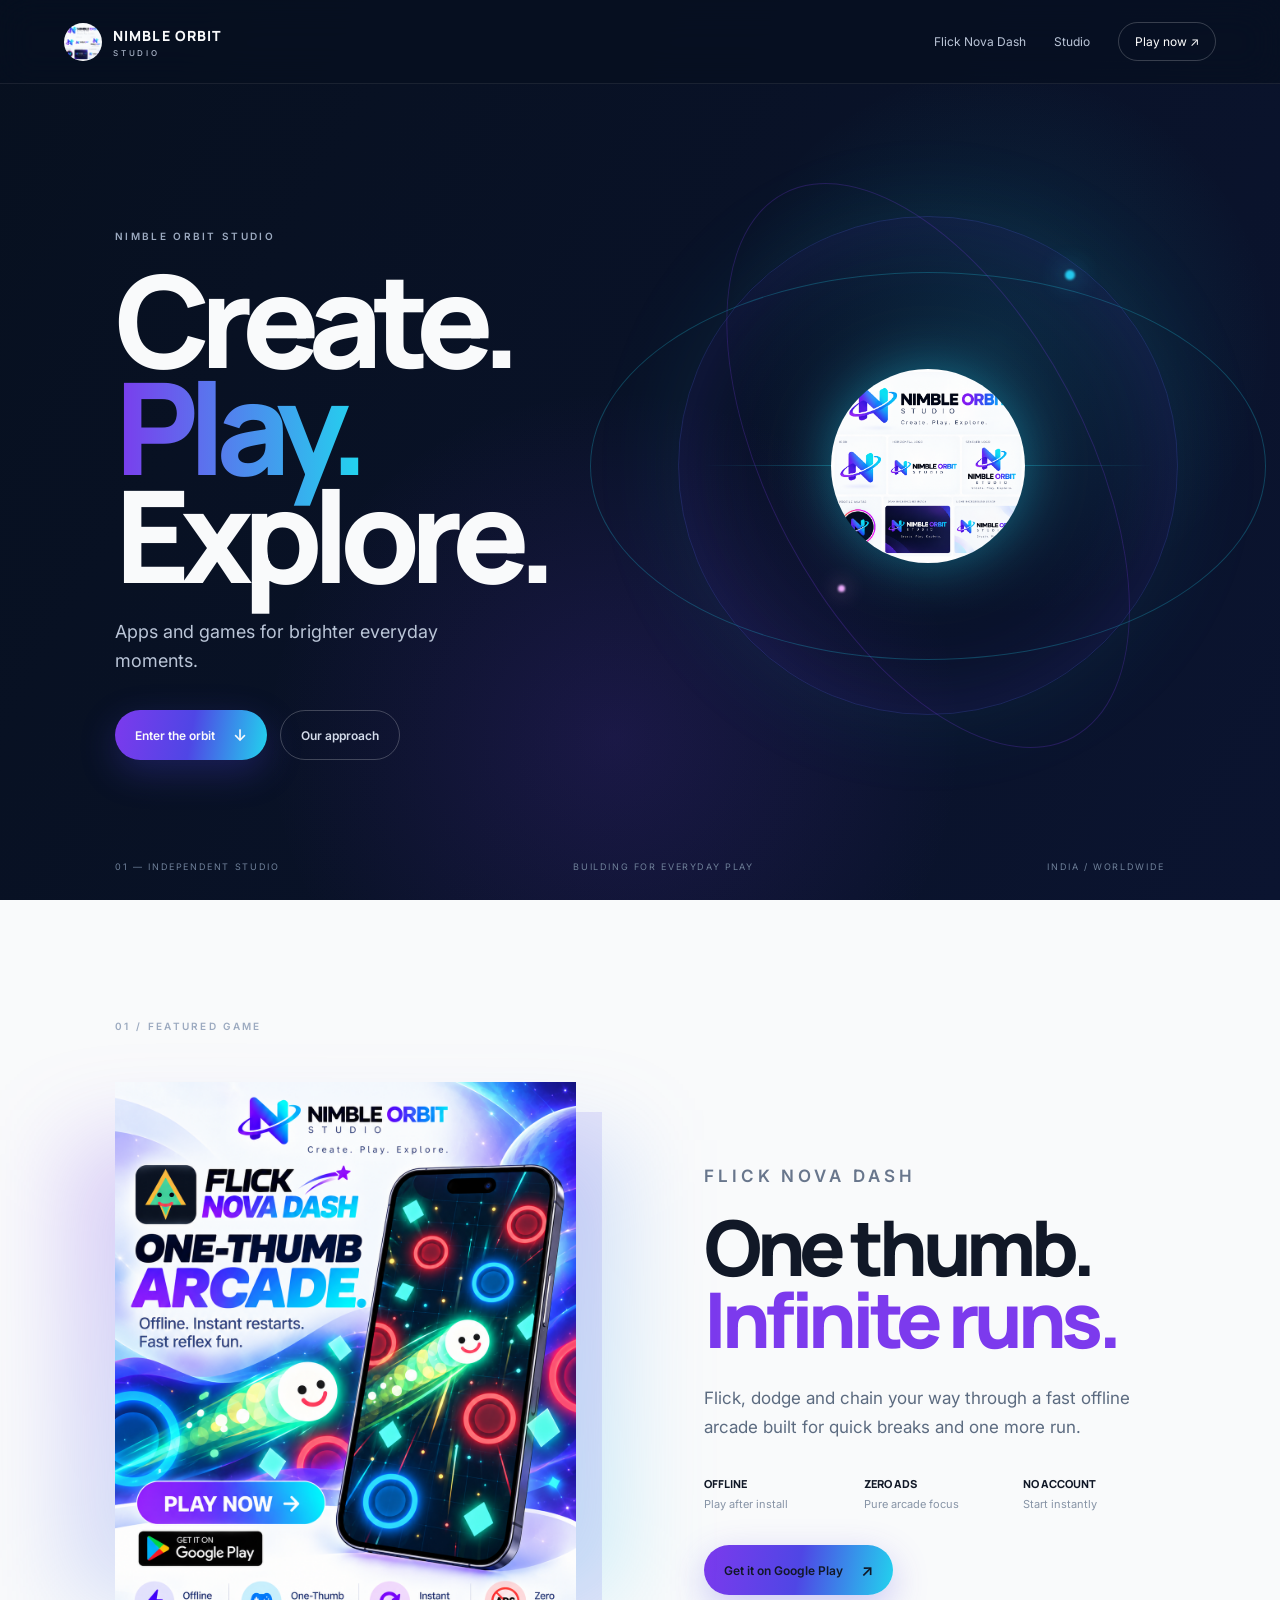
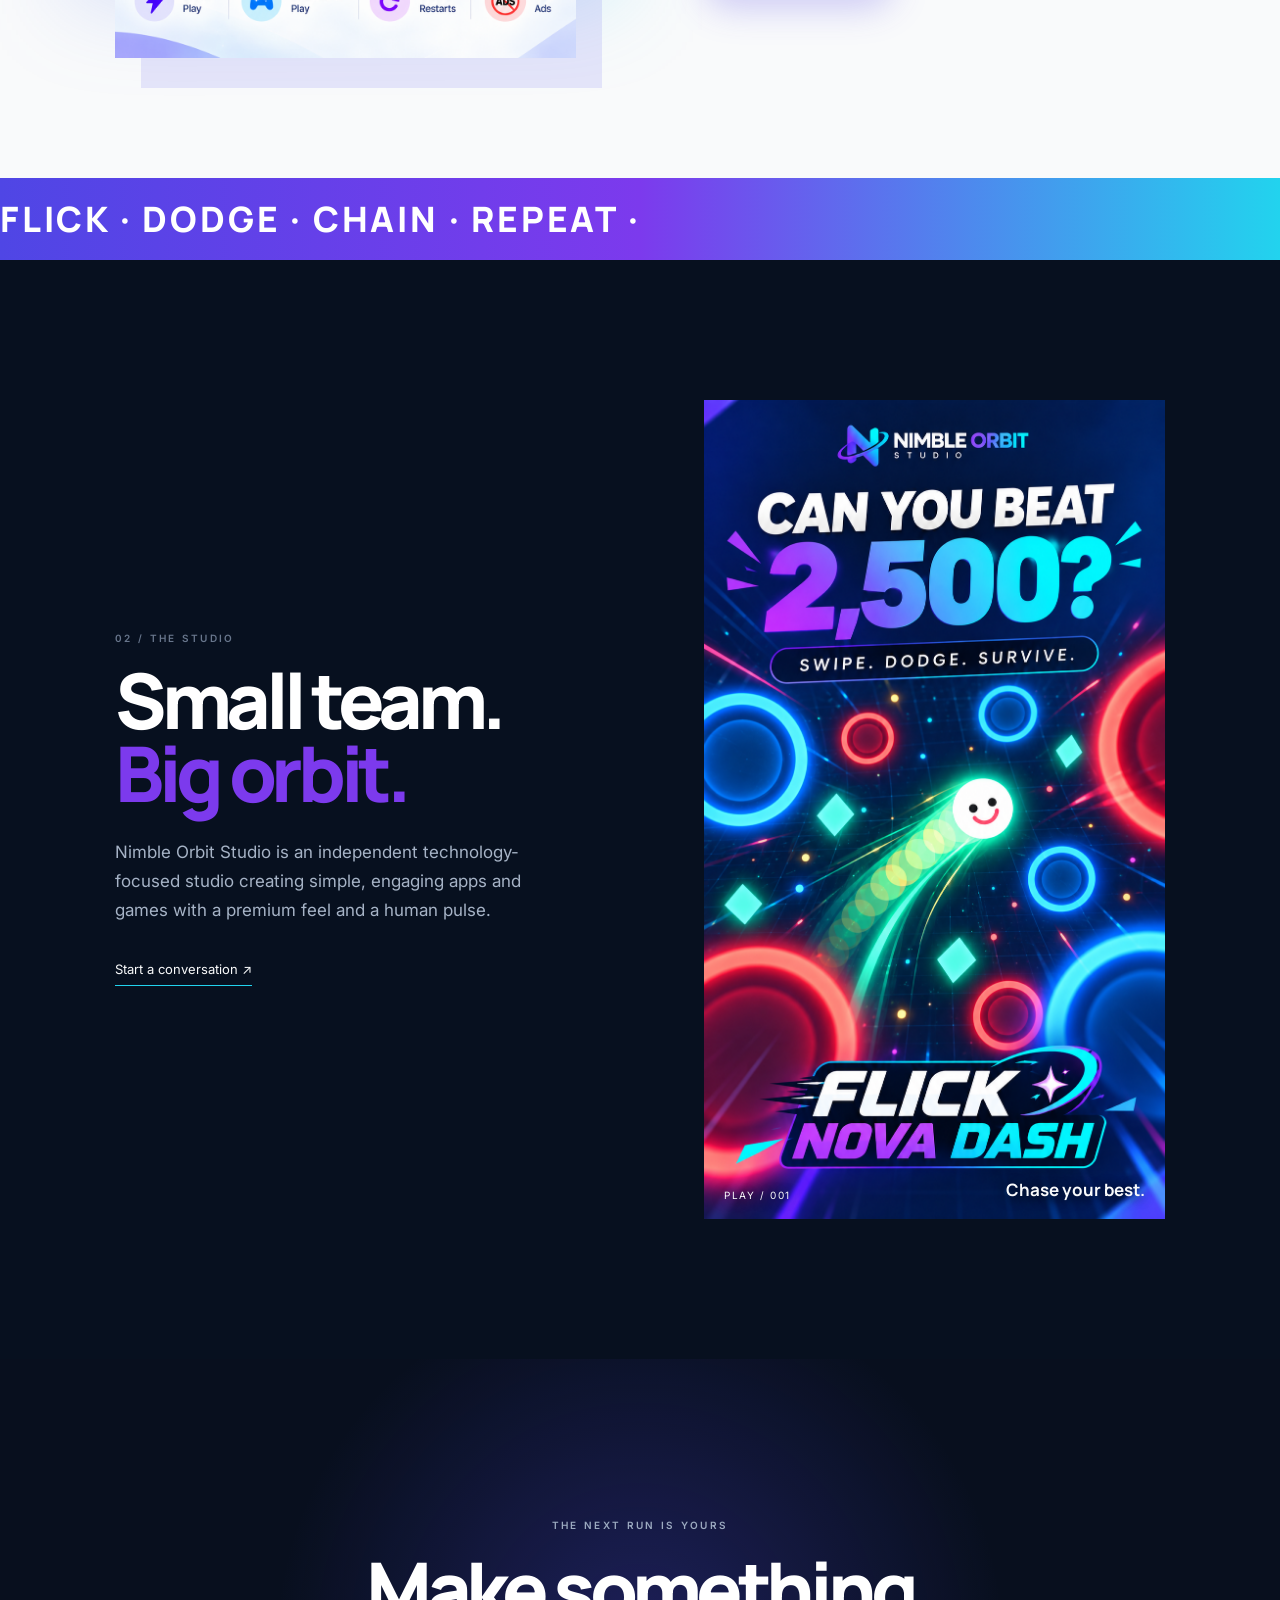
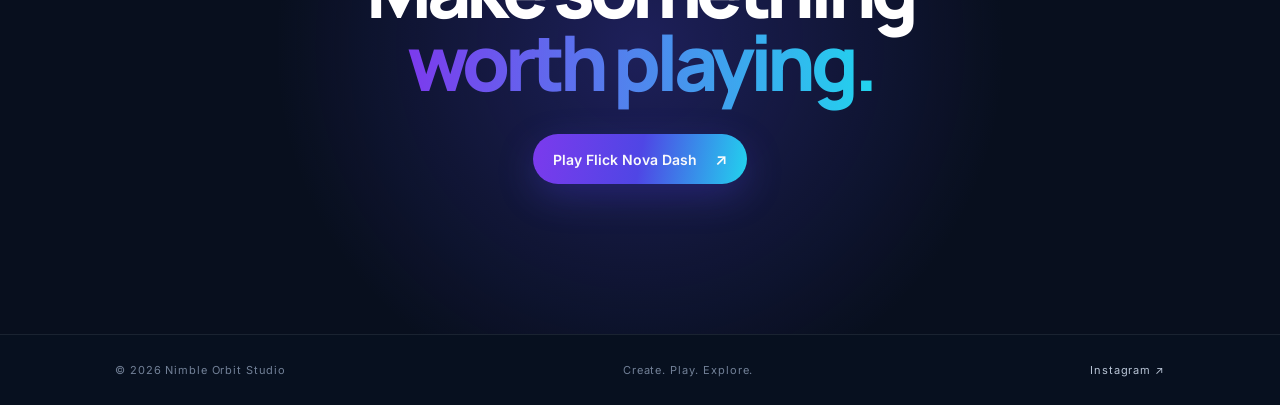
==== out/index.html @ ec1edc72 "Add static output directory" ====
<!doctype html><html lang="en"><head><meta charset="UTF-8"><meta name="viewport" content="width=device-width,initial-scale=1"><title>Nimble Orbit Studio — Create. Play. Explore.</title><link rel="preconnect" href="https://fonts.googleapis.com"><link rel="preconnect" href="https://fonts.gstatic.com" crossorigin><link href="https://fonts.googleapis.com/css2?family=Inter:wght@400;500;600&family=Manrope:wght@600;700;800&display=swap" rel="stylesheet"><link rel="stylesheet" href="styles.css"></head><body><header class="nav"><a class="brand" href="#top"><img src="assets/logo.png" alt="Nimble Orbit Studio"><span>NIMBLE ORBIT<small>STUDIO</small></span></a><nav><a href="#game">Flick Nova Dash</a><a href="#studio">Studio</a><a class="nav-cta" href="https://play.google.com/store/apps/details?id=com.nimbleorbit.flicknovadash">Play now <span>↗</span></a></nav></header><main id="top"><section class="hero"><div class="orb orb-a"></div><div class="orb orb-b"></div><div class="hero-copy"><p class="eyebrow">NIMBLE ORBIT STUDIO</p><h1>Create.<br><em>Play.</em><br>Explore.</h1><p class="lede">Apps and games for brighter everyday moments.</p><div class="actions"><a class="button primary" href="#game">Enter the orbit <span>↓</span></a><a class="button ghost" href="#studio">Our approach</a></div></div><div class="hero-mark"><img src="assets/logo.png" alt=""><div class="scanline"></div></div><div class="hero-foot"><span>01 — INDEPENDENT STUDIO</span><span>BUILDING FOR EVERYDAY PLAY</span><span>INDIA / WORLDWIDE</span></div></section><section id="game" class="game"><div class="section-label">01 / FEATURED GAME</div><div class="game-grid"><div class="game-art"><img src="assets/advertisement.png" alt="Flick Nova Dash — one-thumb arcade"><div class="art-glow"></div></div><div class="game-copy"><p class="eyebrow">FLICK NOVA DASH</p><h2>One thumb.<br><span>Infinite runs.</span></h2><p>Flick, dodge and chain your way through a fast offline arcade built for quick breaks and one more run.</p><div class="feature-list"><div><b>OFFLINE</b><small>Play after install</small></div><div><b>ZERO ADS</b><small>Pure arcade focus</small></div><div><b>NO ACCOUNT</b><small>Start instantly</small></div></div><a class="button primary" href="https://play.google.com/store/apps/details?id=com.nimbleorbit.flicknovadash">Get it on Google Play <span>↗</span></a></div></div></section><section class="marquee"><div>FLICK · DODGE · CHAIN · REPEAT · </div></section><section id="studio" class="studio"><div class="studio-copy"><div class="section-label">02 / THE STUDIO</div><h2>Small team.<br><span>Big orbit.</span></h2><p>Nimble Orbit Studio is an independent technology-focused studio creating simple, engaging apps and games with a premium feel and a human pulse.</p><a class="text-link" href="mailto:hello@nimbleorbitstudio.com">Start a conversation <span>↗</span></a></div><div class="studio-card"><img src="assets/gameplay.png" alt="Flick Nova Dash gameplay artwork"><div class="card-caption"><span>PLAY / 001</span><strong>Chase your best.</strong></div></div></section><section class="final-cta"><p class="eyebrow">THE NEXT RUN IS YOURS</p><h2>Make something<br><em>worth playing.</em></h2><a class="button primary" href="https://play.google.com/store/apps/details?id=com.nimbleorbit.flicknovadash">Play Flick Nova Dash <span>↗</span></a></section></main><footer><span>© 2026 Nimble Orbit Studio</span><span>Create. Play. Explore.</span><span><a href="https://www.instagram.com/nimbleorbitstudio/">Instagram ↗</a></span></footer></body></html>
---- out/styles.css ----
:root{--night:#07101f;--ink:#111827;--white:#f9fafb;--muted:#9aa8bd;--blue:#4f46e5;--violet:#7c3aed;--cyan:#22d3ee}*{box-sizing:border-box}html{scroll-behavior:smooth}body{margin:0;background:var(--night);color:var(--white);font-family:Inter,system-ui,sans-serif;overflow-x:hidden}a{color:inherit;text-decoration:none}.nav{height:84px;position:fixed;z-index:10;top:0;left:0;right:0;display:flex;align-items:center;justify-content:space-between;padding:0 5vw;background:rgba(7,16,31,.68);backdrop-filter:blur(18px);border-bottom:1px solid rgba(255,255,255,.08)}.brand{display:flex;align-items:center;gap:11px;font:800 14px Manrope;letter-spacing:.08em}.brand img{width:38px;height:38px;object-fit:cover;object-position:left;border-radius:50%}.brand small{display:block;color:#aab5c8;font:500 8px Inter;letter-spacing:.35em;margin-top:3px}.nav nav{display:flex;align-items:center;gap:28px;font-size:12px;color:#bac5d7}.nav-cta{color:white;border:1px solid rgba(255,255,255,.2);padding:11px 16px;border-radius:999px}.hero{min-height:100vh;position:relative;display:grid;align-items:center;padding:150px 9vw 70px;background:radial-gradient(circle at 78% 38%,rgba(34,211,238,.12),transparent 24%),radial-gradient(circle at 48% 82%,rgba(124,58,237,.15),transparent 35%),linear-gradient(120deg,#07101f,#0b1430)}.hero-copy{position:relative;z-index:2}.eyebrow,.section-label{font-size:10px;letter-spacing:.23em;color:#9caac0;font-weight:600}.hero h1{font:800 clamp(64px,10vw,146px)/.84 Manrope;letter-spacing:-.08em;margin:24px 0 30px}.hero h1 em,.final-cta em{font-style:normal;background:linear-gradient(90deg,var(--violet),var(--cyan));-webkit-background-clip:text;background-clip:text;color:transparent}.lede{max-width:370px;color:#bac5d7;font-size:18px;line-height:1.6}.actions{display:flex;gap:13px;margin-top:34px}.button{display:inline-flex;align-items:center;gap:18px;padding:15px 20px;border-radius:999px;font-size:12px;font-weight:600}.button span{font-size:16px}.primary{background:linear-gradient(100deg,var(--violet),var(--blue),var(--cyan));box-shadow:0 12px 36px rgba(79,70,229,.28)}.ghost{border:1px solid rgba(255,255,255,.22);color:#d3dbea}.hero-mark{position:absolute;right:8vw;top:24%;width:min(39vw,520px);height:min(39vw,520px);display:flex;align-items:center;justify-content:center;border:1px solid rgba(87,110,255,.22);border-radius:50%;box-shadow:inset 0 0 90px rgba(79,70,229,.16),0 0 100px rgba(34,211,238,.08)}.hero-mark:before,.hero-mark:after{content:"";position:absolute;border:1px solid rgba(34,211,238,.25);border-radius:50%;inset:11% -18%}.hero-mark:after{inset:-12% 18%;border-color:rgba(124,58,237,.24);transform:rotate(-28deg)}.hero-mark img{width:39%;height:39%;object-fit:cover;object-position:left;border-radius:50%;position:relative;z-index:1;filter:drop-shadow(0 0 28px rgba(34,211,238,.45))}.scanline{position:absolute;width:90%;height:1px;background:linear-gradient(90deg,transparent,var(--cyan),transparent);opacity:.5}.orb{position:absolute;border-radius:50%;filter:blur(1px)}.orb-a{width:10px;height:10px;background:var(--cyan);top:30%;right:16%;box-shadow:0 0 24px var(--cyan)}.orb-b{width:7px;height:7px;background:#f0abfc;top:65%;right:34%;box-shadow:0 0 20px #f0abfc}.hero-foot{position:absolute;bottom:28px;left:9vw;right:9vw;display:flex;justify-content:space-between;font-size:9px;letter-spacing:.18em;color:#6f8099}.game{padding:120px 9vw;background:#f9fafb;color:var(--ink)}.game .eyebrow,.studio .section-label{color:#68768c}.game-grid{display:grid;grid-template-columns:1fr 1fr;gap:10vw;align-items:center;margin-top:50px}.game-art{position:relative}.game-art img{width:100%;display:block;position:relative;z-index:1;box-shadow:26px 30px 0 rgba(79,70,229,.12)}.art-glow{position:absolute;inset:10% -10%;background:linear-gradient(135deg,rgba(124,58,237,.25),rgba(34,211,238,.2));filter:blur(45px)}.game h2,.studio h2,.final-cta h2{font:800 clamp(50px,6vw,84px)/.95 Manrope;letter-spacing:-.07em;margin:20px 0 28px}.game h2 span,.studio h2 span{color:var(--violet)}.game-copy>p,.studio-copy>p{color:#5c6b80;font-size:17px;line-height:1.7;max-width:430px}.feature-list{display:grid;grid-template-columns:repeat(3,1fr);gap:18px;margin:34px 0}.feature-list b{display:block;font:800 11px Manrope;color:var(--ink)}.feature-list small{display:block;color:#8794a6;font-size:11px;margin-top:6px}.marquee{overflow:hidden;white-space:nowrap;background:linear-gradient(90deg,var(--blue),var(--violet),var(--cyan));color:white;font:800 35px Manrope;letter-spacing:.08em;padding:17px 0}.marquee div{animation:slide 22s linear infinite}@keyframes slide{to{transform:translateX(-35%)}}.studio{display:grid;grid-template-columns:1fr 1fr;gap:10vw;padding:140px 9vw;align-items:center}.studio-copy h2{color:white}.studio-copy>p{color:#a6b3c6}.text-link{display:inline-block;margin-top:20px;padding-bottom:8px;border-bottom:1px solid var(--cyan);font-size:13px}.studio-card{position:relative}.studio-card img{width:100%;display:block}.card-caption{position:absolute;left:20px;right:20px;bottom:18px;display:flex;justify-content:space-between;align-items:end;text-shadow:0 2px 12px #000}.card-caption span{font-size:10px;letter-spacing:.16em}.card-caption strong{font:700 17px Manrope}.final-cta{text-align:center;padding:150px 20px;background:radial-gradient(circle,rgba(79,70,229,.3),transparent 52%),#080f1e}.final-cta h2{color:white;margin:22px 0 36px}.final-cta .button{font-size:14px}footer{display:flex;justify-content:space-between;padding:28px 9vw;color:#728097;font-size:11px;letter-spacing:.08em;border-top:1px solid rgba(255,255,255,.08)}footer a{color:#b9c5d6}@media(max-width:760px){.nav{padding:0 5vw}.nav nav a:not(.nav-cta){display:none}.hero{padding:140px 7vw 80px;min-height:100svh}.hero h1{font-size:72px}.hero-mark{width:72vw;height:72vw;right:14vw;top:47%;opacity:.45}.hero-copy{align-self:start}.hero-foot{left:7vw;right:7vw;font-size:7px}.hero-foot span:nth-child(2){display:none}.game,.studio{padding:90px 7vw}.game-grid,.studio{grid-template-columns:1fr;gap:55px}.game h2,.studio h2,.final-cta h2{font-size:58px}.feature-list{gap:10px}.feature-list small{font-size:9px}.studio{display:grid}.studio-copy{order:0}.studio-card{order:1}footer{padding:24px 7vw;font-size:9px}footer span:nth-child(2){display:none}}
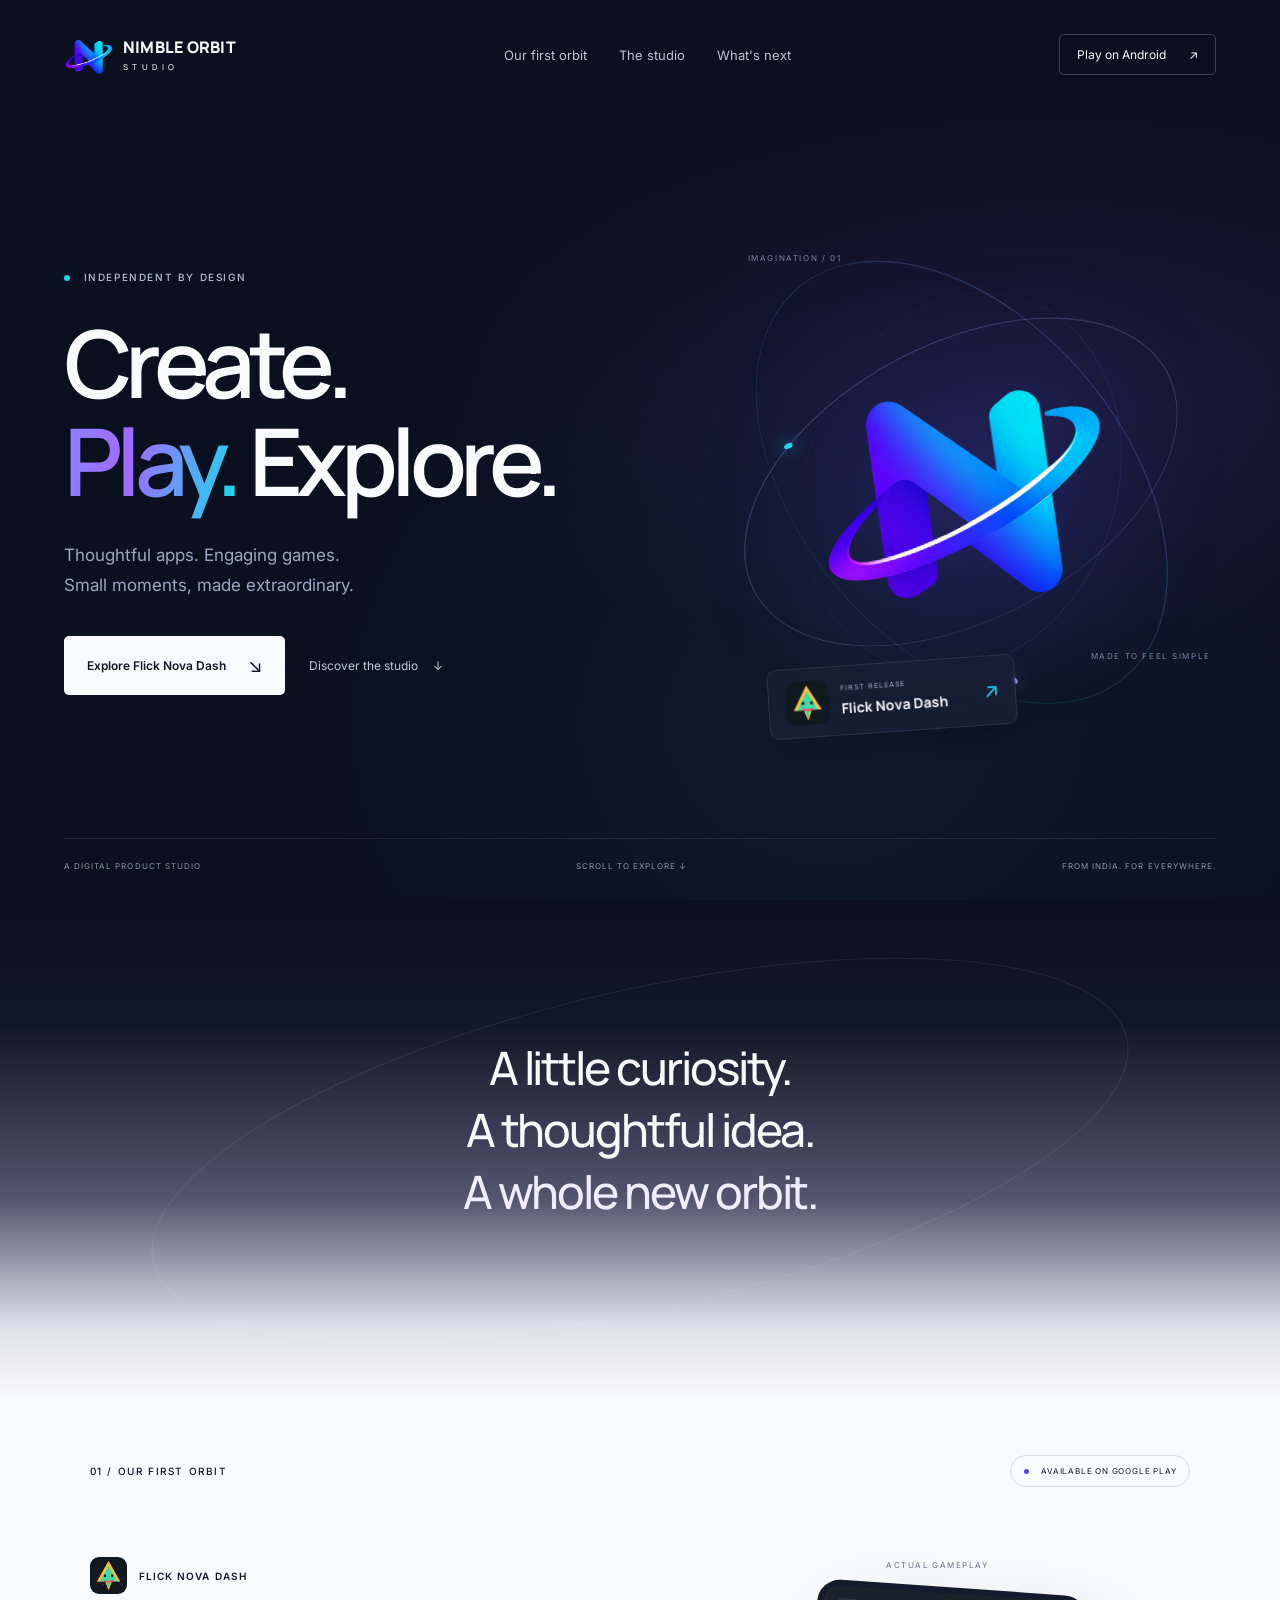
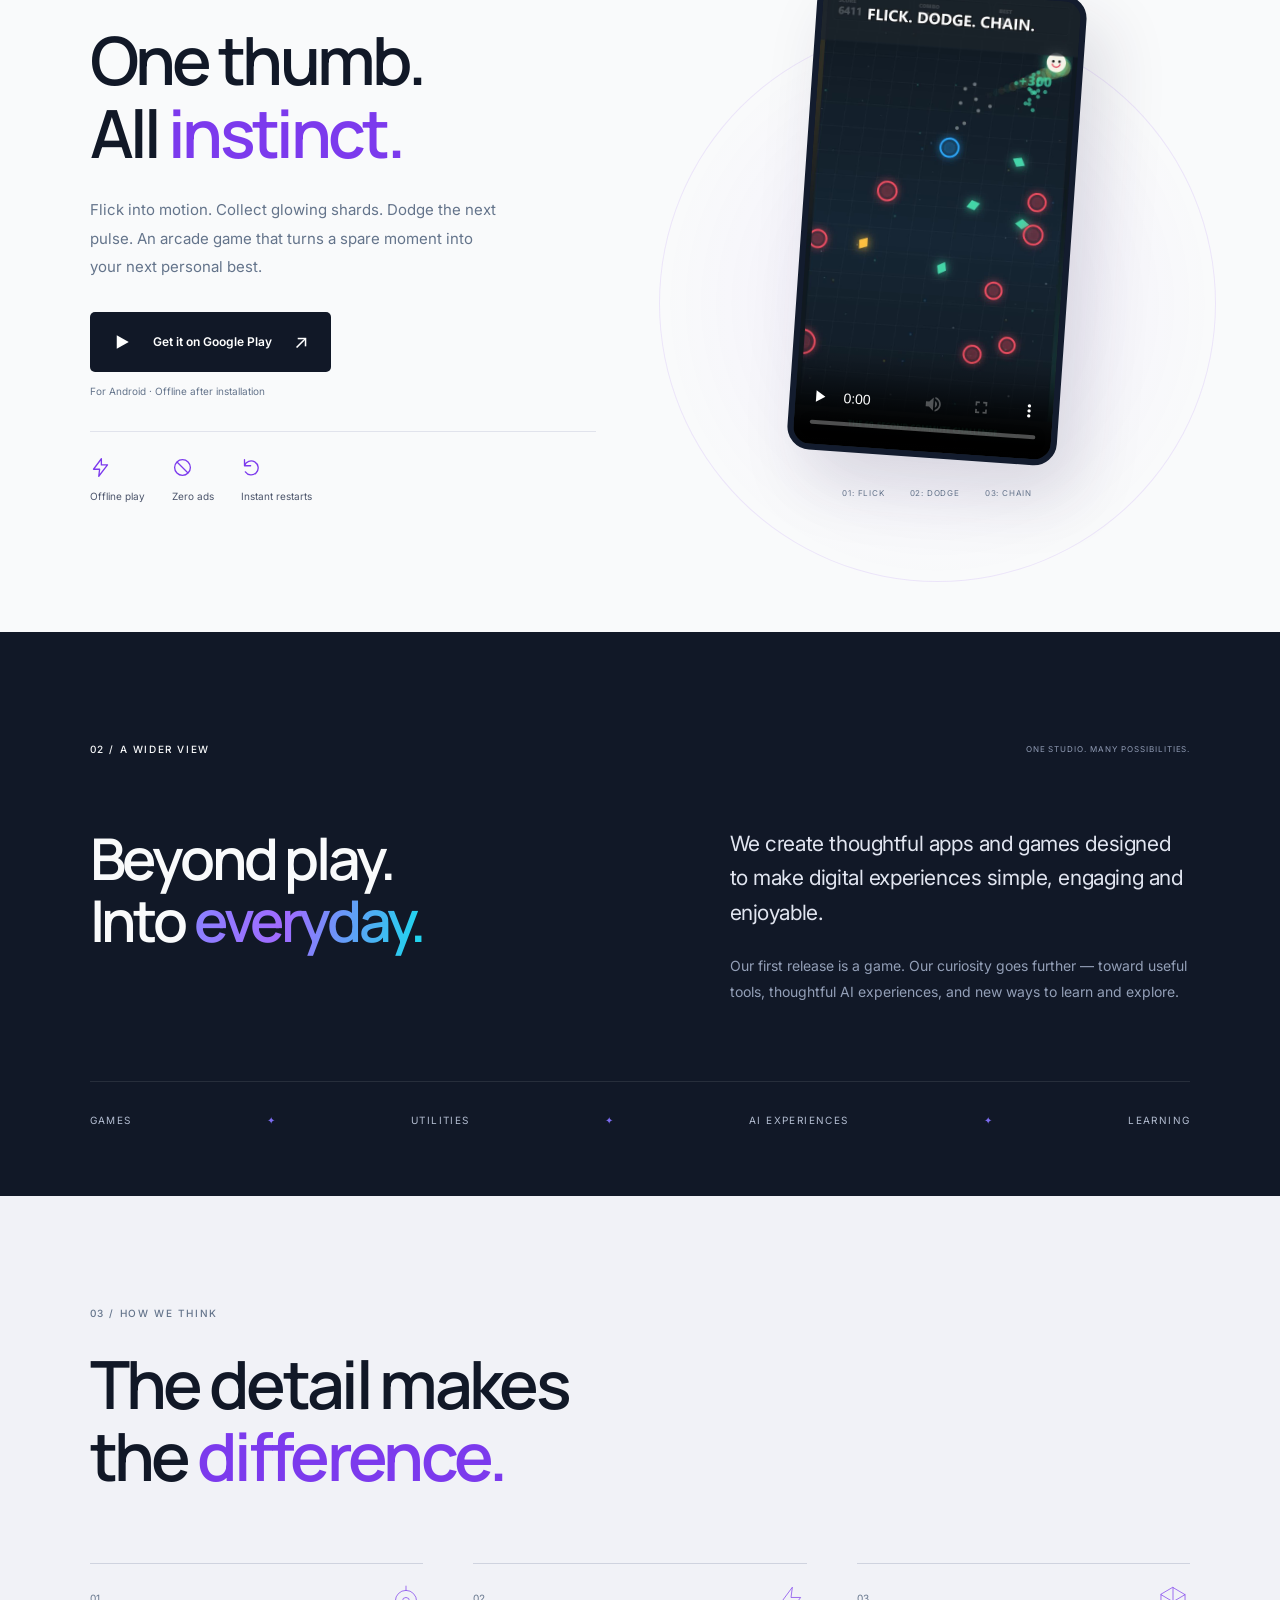
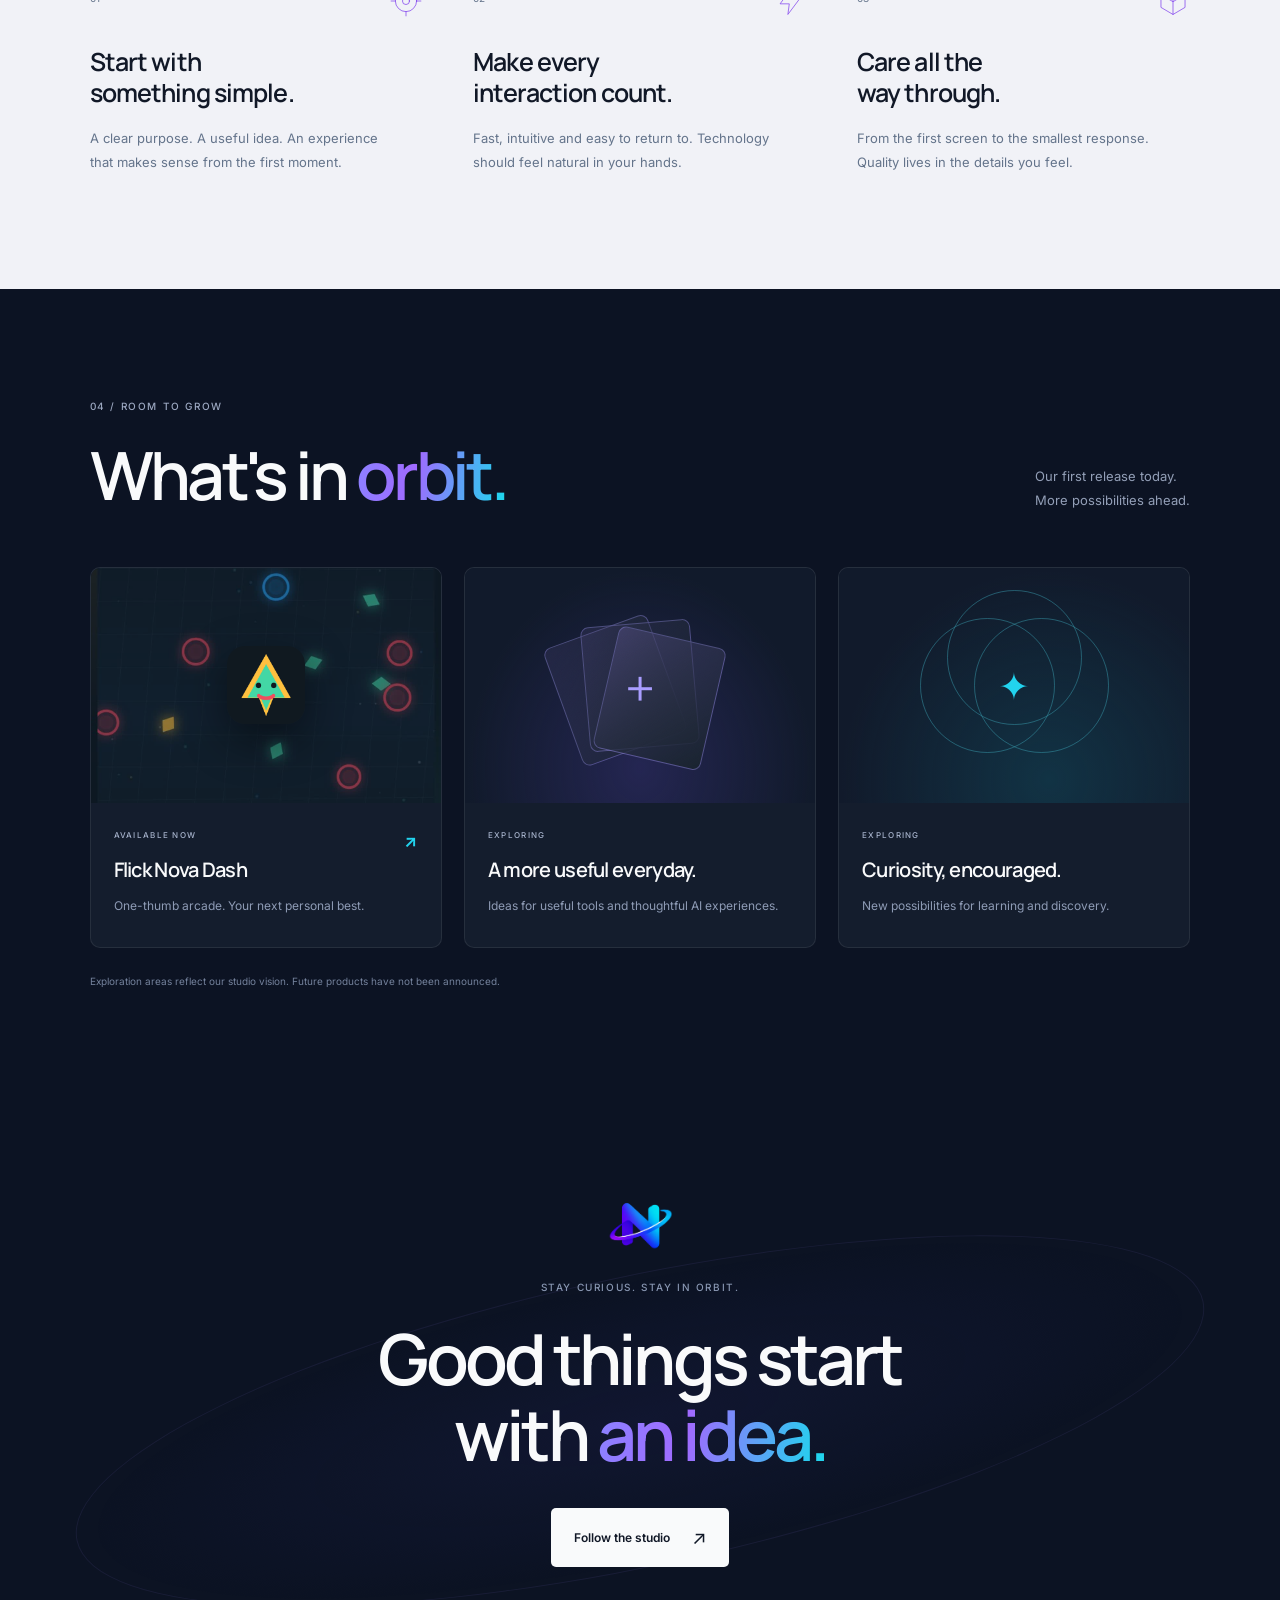
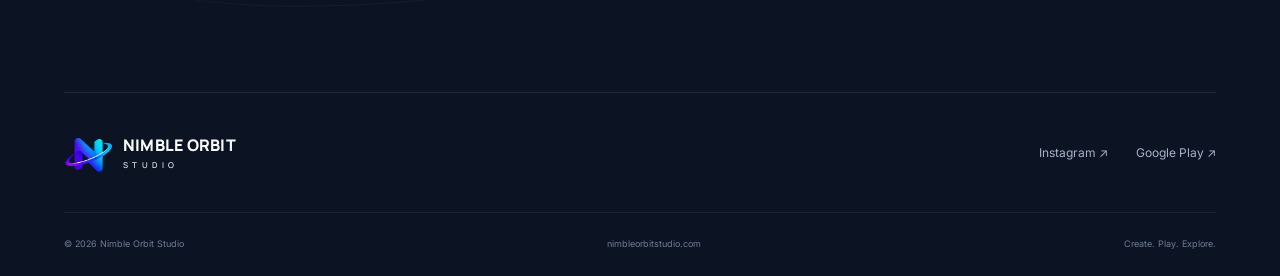
==== commit fbff859e: "Rebuild studio landing page with brand identity and authentic gameplay" ====
--- a/out/index.html
+++ b/out/index.html
@@ -1 +1,12 @@
-<!doctype html><html lang="en"><head><meta charset="UTF-8"><meta name="viewport" content="width=device-width,initial-scale=1"><title>Nimble Orbit Studio — Create. Play. Explore.</title><link rel="preconnect" href="https://fonts.googleapis.com"><link rel="preconnect" href="https://fonts.gstatic.com" crossorigin><link href="https://fonts.googleapis.com/css2?family=Inter:wght@400;500;600&family=Manrope:wght@600;700;800&display=swap" rel="stylesheet"><link rel="stylesheet" href="styles.css"></head><body><header class="nav"><a class="brand" href="#top"><img src="assets/logo.png" alt="Nimble Orbit Studio"><span>NIMBLE ORBIT<small>STUDIO</small></span></a><nav><a href="#game">Flick Nova Dash</a><a href="#studio">Studio</a><a class="nav-cta" href="https://play.google.com/store/apps/details?id=com.nimbleorbit.flicknovadash">Play now <span>↗</span></a></nav></header><main id="top"><section class="hero"><div class="orb orb-a"></div><div class="orb orb-b"></div><div class="hero-copy"><p class="eyebrow">NIMBLE ORBIT STUDIO</p><h1>Create.<br><em>Play.</em><br>Explore.</h1><p class="lede">Apps and games for brighter everyday moments.</p><div class="actions"><a class="button primary" href="#game">Enter the orbit <span>↓</span></a><a class="button ghost" href="#studio">Our approach</a></div></div><div class="hero-mark"><img src="assets/logo.png" alt=""><div class="scanline"></div></div><div class="hero-foot"><span>01 — INDEPENDENT STUDIO</span><span>BUILDING FOR EVERYDAY PLAY</span><span>INDIA / WORLDWIDE</span></div></section><section id="game" class="game"><div class="section-label">01 / FEATURED GAME</div><div class="game-grid"><div class="game-art"><img src="assets/advertisement.png" alt="Flick Nova Dash — one-thumb arcade"><div class="art-glow"></div></div><div class="game-copy"><p class="eyebrow">FLICK NOVA DASH</p><h2>One thumb.<br><span>Infinite runs.</span></h2><p>Flick, dodge and chain your way through a fast offline arcade built for quick breaks and one more run.</p><div class="feature-list"><div><b>OFFLINE</b><small>Play after install</small></div><div><b>ZERO ADS</b><small>Pure arcade focus</small></div><div><b>NO ACCOUNT</b><small>Start instantly</small></div></div><a class="button primary" href="https://play.google.com/store/apps/details?id=com.nimbleorbit.flicknovadash">Get it on Google Play <span>↗</span></a></div></div></section><section class="marquee"><div>FLICK · DODGE · CHAIN · REPEAT · </div></section><section id="studio" class="studio"><div class="studio-copy"><div class="section-label">02 / THE STUDIO</div><h2>Small team.<br><span>Big orbit.</span></h2><p>Nimble Orbit Studio is an independent technology-focused studio creating simple, engaging apps and games with a premium feel and a human pulse.</p><a class="text-link" href="mailto:hello@nimbleorbitstudio.com">Start a conversation <span>↗</span></a></div><div class="studio-card"><img src="assets/gameplay.png" alt="Flick Nova Dash gameplay artwork"><div class="card-caption"><span>PLAY / 001</span><strong>Chase your best.</strong></div></div></section><section class="final-cta"><p class="eyebrow">THE NEXT RUN IS YOURS</p><h2>Make something<br><em>worth playing.</em></h2><a class="button primary" href="https://play.google.com/store/apps/details?id=com.nimbleorbit.flicknovadash">Play Flick Nova Dash <span>↗</span></a></section></main><footer><span>© 2026 Nimble Orbit Studio</span><span>Create. Play. Explore.</span><span><a href="https://www.instagram.com/nimbleorbitstudio/">Instagram ↗</a></span></footer></body></html>
+<!doctype html>
+<html lang="en"><head><meta charset="utf-8"><meta name="viewport" content="width=device-width,initial-scale=1"><title>Nimble Orbit Studio — Create. Play. Explore.</title><meta name="description" content="Thoughtful apps. Engaging games. Meet Nimble Orbit Studio and Flick Nova Dash, our one-thumb offline arcade game for Android."><meta name="theme-color" content="#111827"><link rel="icon" href="assets/orbit-symbol.png"><link rel="preconnect" href="https://fonts.googleapis.com"><link rel="preconnect" href="https://fonts.gstatic.com" crossorigin><link href="https://fonts.googleapis.com/css2?family=Inter:wght@400;500;600&family=Manrope:wght@400;500;600;700;800&display=swap" rel="stylesheet"><link rel="stylesheet" href="styles.css"><script src="app.js" defer></script></head>
+<body><a class="skip" href="#flagship">Skip to featured product</a><div class="scroll-progress" aria-hidden="true"></div>
+<header class="nav"><a class="brand" href="#home" aria-label="Nimble Orbit Studio home"><img src="assets/orbit-symbol.png" alt=""><span>NIMBLE ORBIT<small>STUDIO</small></span></a><nav aria-label="Main navigation"><a href="#flagship">Our first orbit</a><a href="#vision">The studio</a><a href="#next">What's next</a></nav><a class="nav-cta" href="https://play.google.com/store/apps/details?id=com.nimbleorbit.flicknovadash">Play on Android <span>↗</span></a></header>
+<main><section class="hero" id="home"><div class="hero-ambient" aria-hidden="true"></div><div class="hero-content"><p class="eyebrow"><span class="status-dot"></span> INDEPENDENT BY DESIGN</p><h1>Create.<br><span class="gradient-text">Play.</span> Explore.</h1><p class="hero-description">Thoughtful apps. Engaging games.<br>Small moments, made extraordinary.</p><div class="actions"><a class="button primary" href="#flagship">Explore Flick Nova Dash <span>↘</span></a><a class="quiet" href="#vision">Discover the studio <span>↓</span></a></div></div><div class="orbital-stage" aria-hidden="true"><div class="orbit-track track-one"><i></i></div><div class="orbit-track track-two"><i></i></div><div class="orbit-track track-three"></div><div class="core"><img src="assets/orbit-symbol.png" alt=""></div><span class="coordinate c-one">IMAGINATION / 01</span><span class="coordinate c-two">MADE TO FEEL SIMPLE</span><div class="floating-teaser"><img src="assets/game-icon.jpg" alt=""><div><span>FIRST RELEASE</span><strong>Flick Nova Dash</strong></div><b>↗</b></div></div><div class="hero-bottom"><span>A DIGITAL PRODUCT STUDIO</span><a href="#flagship">SCROLL TO EXPLORE ↓</a><span>FROM INDIA. FOR EVERYWHERE.</span></div></section>
+<section class="bridge" aria-label="Our belief"><div class="bridge-orbit" aria-hidden="true"></div><p class="reveal">A little curiosity.<br>A thoughtful idea.<br><span>A whole new orbit.</span></p></section>
+<section class="flagship section" id="flagship"><div class="section-top reveal"><p class="eyebrow">01 / OUR FIRST ORBIT</p><span class="pill"><span class="status-dot"></span> AVAILABLE ON GOOGLE PLAY</span></div><div class="product-grid"><div class="product-copy reveal"><div class="product-name"><img src="assets/game-icon.jpg" alt="">FLICK NOVA DASH</div><h2>One thumb.<br>All <span class="violet">instinct.</span></h2><p>Flick into motion. Collect glowing shards. Dodge the next pulse. An arcade game that turns a spare moment into your next personal best.</p><a class="button dark" href="https://play.google.com/store/apps/details?id=com.nimbleorbit.flicknovadash"><svg viewBox="0 0 24 24" aria-hidden="true"><path d="M5 3 21 12 5 21Z"/></svg> Get it on Google Play <span>↗</span></a><p class="micro">For Android · Offline after installation</p><div class="benefits"><div><svg viewBox="0 0 24 24" aria-hidden="true"><path d="m13 2-9 12h7l-1 8 10-13h-7Z"/></svg><span>Offline play</span></div><div><svg viewBox="0 0 24 24" aria-hidden="true"><circle cx="12" cy="12" r="9"/><path d="m6 6 12 12"/></svg><span>Zero ads</span></div><div><svg viewBox="0 0 24 24" aria-hidden="true"><path d="M4 10a8 8 0 1 1 1 7M4 3v7h7"/></svg><span>Instant restarts</span></div></div></div><div class="product-stage reveal"><div class="stage-ring" aria-hidden="true"></div><span class="frame-label">ACTUAL GAMEPLAY</span><div class="game-device"><video id="gameplay" controls playsinline preload="none" poster="assets/gameplay-frame.jpg" aria-label="Flick Nova Dash one-thumb gameplay"><source src="assets/gameplay.mp4" type="video/mp4">Your browser does not support video.</video></div><div class="game-note"><span>01: FLICK</span><span>02: DODGE</span><span>03: CHAIN</span></div></div></div></section>
+<section class="vision section" id="vision"><div class="section-top reveal"><p class="eyebrow">02 / A WIDER VIEW</p><span class="section-aside">ONE STUDIO. MANY POSSIBILITIES.</span></div><div class="vision-grid"><h2 class="reveal">Beyond play.<br>Into <span class="gradient-text">everyday.</span></h2><div class="vision-copy reveal"><p class="large-copy">We create thoughtful apps and games designed to make digital experiences simple, engaging and enjoyable.</p><p>Our first release is a game. Our curiosity goes further — toward useful tools, thoughtful AI experiences, and new ways to learn and explore.</p></div></div><div class="discipline-line reveal"><span>GAMES</span><i>✦</i><span>UTILITIES</span><i>✦</i><span>AI EXPERIENCES</span><i>✦</i><span>LEARNING</span></div></section>
+<section class="approach section"><div class="reveal"><p class="eyebrow">03 / HOW WE THINK</p><h2>The detail makes<br>the <span class="violet">difference.</span></h2></div><div class="principles"><article class="reveal"><span class="number">01</span><svg viewBox="0 0 48 48" aria-hidden="true"><circle cx="24" cy="24" r="15"/><circle cx="24" cy="24" r="5"/><path d="M24 3v6m0 30v6M3 24h6m30 0h6"/></svg><h3>Start with<br>something simple.</h3><p>A clear purpose. A useful idea. An experience that makes sense from the first moment.</p></article><article class="reveal"><span class="number">02</span><svg viewBox="0 0 48 48" aria-hidden="true"><path d="m27 5-17 23h13l-2 15 18-24H26Z"/></svg><h3>Make every<br>interaction count.</h3><p>Fast, intuitive and easy to return to. Technology should feel natural in your hands.</p></article><article class="reveal"><span class="number">03</span><svg viewBox="0 0 48 48" aria-hidden="true"><path d="m24 5 17 10v18L24 43 7 33V15Zm0 0v38M7 15l17 10 17-10"/></svg><h3>Care all the<br>way through.</h3><p>From the first screen to the smallest response. Quality lives in the details you feel.</p></article></div></section>
+<section class="next section" id="next"><div class="next-heading reveal"><div><p class="eyebrow">04 / ROOM TO GROW</p><h2>What's in <span class="gradient-text">orbit.</span></h2></div><p>Our first release today.<br>More possibilities ahead.</p></div><div class="portfolio"><a class="portfolio-card live-card reveal" href="#flagship"><div class="portfolio-art"><img class="card-game" src="assets/gameplay-frame.jpg" alt="Authentic Flick Nova Dash gameplay" loading="lazy"><img class="card-icon" src="assets/game-icon.jpg" alt="" loading="lazy"></div><div class="card-copy"><span class="eyebrow">AVAILABLE NOW <b>↗</b></span><h3>Flick Nova Dash</h3><p>One-thumb arcade. Your next personal best.</p></div></a><article class="portfolio-card reveal"><div class="concept-art utility-art" aria-hidden="true"><i></i><i></i><i></i><span>＋</span></div><div class="card-copy"><span class="eyebrow">EXPLORING</span><h3>A more useful everyday.</h3><p>Ideas for useful tools and thoughtful AI experiences.</p></div></article><article class="portfolio-card reveal"><div class="concept-art learning-art" aria-hidden="true"><i></i><i></i><i></i><span>✦</span></div><div class="card-copy"><span class="eyebrow">EXPLORING</span><h3>Curiosity, encouraged.</h3><p>New possibilities for learning and discovery.</p></div></article></div><p class="concept-note">Exploration areas reflect our studio vision. Future products have not been announced.</p></section>
+<section class="closing"><div class="closing-orbit" aria-hidden="true"></div><div class="reveal"><img src="assets/orbit-symbol.png" alt="" loading="lazy"><p class="eyebrow">STAY CURIOUS. STAY IN ORBIT.</p><h2>Good things start<br>with <span class="gradient-text">an idea.</span></h2><a class="button primary" href="https://www.instagram.com/nimbleorbitstudio/" target="_blank" rel="noopener noreferrer">Follow the studio <span>↗</span></a></div></section></main>
+<footer><div class="footer-top"><a class="brand" href="#home"><img src="assets/orbit-symbol.png" alt=""><span>NIMBLE ORBIT<small>STUDIO</small></span></a><div><a href="https://www.instagram.com/nimbleorbitstudio/">Instagram ↗</a><a href="https://play.google.com/store/apps/details?id=com.nimbleorbit.flicknovadash">Google Play ↗</a></div></div><div class="footer-bottom"><span>© 2026 Nimble Orbit Studio</span><span>nimbleorbitstudio.com</span><span>Create. Play. Explore.</span></div></footer></body></html>
--- a/out/styles.css
+++ b/out/styles.css
@@ -1 +1 @@
-:root{--night:#07101f;--ink:#111827;--white:#f9fafb;--muted:#9aa8bd;--blue:#4f46e5;--violet:#7c3aed;--cyan:#22d3ee}*{box-sizing:border-box}html{scroll-behavior:smooth}body{margin:0;background:var(--night);color:var(--white);font-family:Inter,system-ui,sans-serif;overflow-x:hidden}a{color:inherit;text-decoration:none}.nav{height:84px;position:fixed;z-index:10;top:0;left:0;right:0;display:flex;align-items:center;justify-content:space-between;padding:0 5vw;background:rgba(7,16,31,.68);backdrop-filter:blur(18px);border-bottom:1px solid rgba(255,255,255,.08)}.brand{display:flex;align-items:center;gap:11px;font:800 14px Manrope;letter-spacing:.08em}.brand img{width:38px;height:38px;object-fit:cover;object-position:left;border-radius:50%}.brand small{display:block;color:#aab5c8;font:500 8px Inter;letter-spacing:.35em;margin-top:3px}.nav nav{display:flex;align-items:center;gap:28px;font-size:12px;color:#bac5d7}.nav-cta{color:white;border:1px solid rgba(255,255,255,.2);padding:11px 16px;border-radius:999px}.hero{min-height:100vh;position:relative;display:grid;align-items:center;padding:150px 9vw 70px;background:radial-gradient(circle at 78% 38%,rgba(34,211,238,.12),transparent 24%),radial-gradient(circle at 48% 82%,rgba(124,58,237,.15),transparent 35%),linear-gradient(120deg,#07101f,#0b1430)}.hero-copy{position:relative;z-index:2}.eyebrow,.section-label{font-size:10px;letter-spacing:.23em;color:#9caac0;font-weight:600}.hero h1{font:800 clamp(64px,10vw,146px)/.84 Manrope;letter-spacing:-.08em;margin:24px 0 30px}.hero h1 em,.final-cta em{font-style:normal;background:linear-gradient(90deg,var(--violet),var(--cyan));-webkit-background-clip:text;background-clip:text;color:transparent}.lede{max-width:370px;color:#bac5d7;font-size:18px;line-height:1.6}.actions{display:flex;gap:13px;margin-top:34px}.button{display:inline-flex;align-items:center;gap:18px;padding:15px 20px;border-radius:999px;font-size:12px;font-weight:600}.button span{font-size:16px}.primary{background:linear-gradient(100deg,var(--violet),var(--blue),var(--cyan));box-shadow:0 12px 36px rgba(79,70,229,.28)}.ghost{border:1px solid rgba(255,255,255,.22);color:#d3dbea}.hero-mark{position:absolute;right:8vw;top:24%;width:min(39vw,520px);height:min(39vw,520px);display:flex;align-items:center;justify-content:center;border:1px solid rgba(87,110,255,.22);border-radius:50%;box-shadow:inset 0 0 90px rgba(79,70,229,.16),0 0 100px rgba(34,211,238,.08)}.hero-mark:before,.hero-mark:after{content:"";position:absolute;border:1px solid rgba(34,211,238,.25);border-radius:50%;inset:11% -18%}.hero-mark:after{inset:-12% 18%;border-color:rgba(124,58,237,.24);transform:rotate(-28deg)}.hero-mark img{width:39%;height:39%;object-fit:cover;object-position:left;border-radius:50%;position:relative;z-index:1;filter:drop-shadow(0 0 28px rgba(34,211,238,.45))}.scanline{position:absolute;width:90%;height:1px;background:linear-gradient(90deg,transparent,var(--cyan),transparent);opacity:.5}.orb{position:absolute;border-radius:50%;filter:blur(1px)}.orb-a{width:10px;height:10px;background:var(--cyan);top:30%;right:16%;box-shadow:0 0 24px var(--cyan)}.orb-b{width:7px;height:7px;background:#f0abfc;top:65%;right:34%;box-shadow:0 0 20px #f0abfc}.hero-foot{position:absolute;bottom:28px;left:9vw;right:9vw;display:flex;justify-content:space-between;font-size:9px;letter-spacing:.18em;color:#6f8099}.game{padding:120px 9vw;background:#f9fafb;color:var(--ink)}.game .eyebrow,.studio .section-label{color:#68768c}.game-grid{display:grid;grid-template-columns:1fr 1fr;gap:10vw;align-items:center;margin-top:50px}.game-art{position:relative}.game-art img{width:100%;display:block;position:relative;z-index:1;box-shadow:26px 30px 0 rgba(79,70,229,.12)}.art-glow{position:absolute;inset:10% -10%;background:linear-gradient(135deg,rgba(124,58,237,.25),rgba(34,211,238,.2));filter:blur(45px)}.game h2,.studio h2,.final-cta h2{font:800 clamp(50px,6vw,84px)/.95 Manrope;letter-spacing:-.07em;margin:20px 0 28px}.game h2 span,.studio h2 span{color:var(--violet)}.game-copy>p,.studio-copy>p{color:#5c6b80;font-size:17px;line-height:1.7;max-width:430px}.feature-list{display:grid;grid-template-columns:repeat(3,1fr);gap:18px;margin:34px 0}.feature-list b{display:block;font:800 11px Manrope;color:var(--ink)}.feature-list small{display:block;color:#8794a6;font-size:11px;margin-top:6px}.marquee{overflow:hidden;white-space:nowrap;background:linear-gradient(90deg,var(--blue),var(--violet),var(--cyan));color:white;font:800 35px Manrope;letter-spacing:.08em;padding:17px 0}.marquee div{animation:slide 22s linear infinite}@keyframes slide{to{transform:translateX(-35%)}}.studio{display:grid;grid-template-columns:1fr 1fr;gap:10vw;padding:140px 9vw;align-items:center}.studio-copy h2{color:white}.studio-copy>p{color:#a6b3c6}.text-link{display:inline-block;margin-top:20px;padding-bottom:8px;border-bottom:1px solid var(--cyan);font-size:13px}.studio-card{position:relative}.studio-card img{width:100%;display:block}.card-caption{position:absolute;left:20px;right:20px;bottom:18px;display:flex;justify-content:space-between;align-items:end;text-shadow:0 2px 12px #000}.card-caption span{font-size:10px;letter-spacing:.16em}.card-caption strong{font:700 17px Manrope}.final-cta{text-align:center;padding:150px 20px;background:radial-gradient(circle,rgba(79,70,229,.3),transparent 52%),#080f1e}.final-cta h2{color:white;margin:22px 0 36px}.final-cta .button{font-size:14px}footer{display:flex;justify-content:space-between;padding:28px 9vw;color:#728097;font-size:11px;letter-spacing:.08em;border-top:1px solid rgba(255,255,255,.08)}footer a{color:#b9c5d6}@media(max-width:760px){.nav{padding:0 5vw}.nav nav a:not(.nav-cta){display:none}.hero{padding:140px 7vw 80px;min-height:100svh}.hero h1{font-size:72px}.hero-mark{width:72vw;height:72vw;right:14vw;top:47%;opacity:.45}.hero-copy{align-self:start}.hero-foot{left:7vw;right:7vw;font-size:7px}.hero-foot span:nth-child(2){display:none}.game,.studio{padding:90px 7vw}.game-grid,.studio{grid-template-columns:1fr;gap:55px}.game h2,.studio h2,.final-cta h2{font-size:58px}.feature-list{gap:10px}.feature-list small{font-size:9px}.studio{display:grid}.studio-copy{order:0}.studio-card{order:1}footer{padding:24px 7vw;font-size:9px}footer span:nth-child(2){display:none}}
+:root{--night:#111827;--white:#f9fafb;--slate:#64748b;--blue:#4f46e5;--violet:#7c3aed;--cyan:#22d3ee;--progress:0;--hero-scroll:0}*{box-sizing:border-box}html{scroll-behavior:smooth;scroll-padding-top:95px}body{margin:0;background:var(--night);color:var(--white);font-family:Inter,sans-serif;-webkit-font-smoothing:antialiased}a{color:inherit;text-decoration:none}button,a,video{-webkit-tap-highlight-color:transparent}a:focus-visible,video:focus-visible{outline:3px solid var(--cyan);outline-offset:6px}h1,h2,h3,.brand{font-family:Manrope,sans-serif}h1,h2,h3,p{margin:0}h2{font-size:clamp(42px,5.2vw,76px);font-weight:600;line-height:1.09;letter-spacing:-.055em}svg{width:24px;height:24px;fill:none;stroke:currentColor;stroke-width:1.5;stroke-linecap:round;stroke-linejoin:round}img{max-width:100%;display:block}.skip{position:fixed;top:-80px;left:20px;background:white;color:#111827;padding:16px;z-index:100}.skip:focus{top:10px}.scroll-progress{height:2px;position:fixed;top:0;left:0;width:100%;transform:scaleX(var(--progress));transform-origin:left;background:linear-gradient(90deg,var(--blue),var(--violet),var(--cyan));z-index:30}.nav{position:absolute;top:0;left:0;right:0;z-index:20;padding:30px 5%;display:flex;align-items:center;justify-content:space-between;gap:24px}.brand{display:flex;align-items:center;gap:10px;font-size:16px;font-weight:800;letter-spacing:.015em;line-height:1.15}.brand img{width:49px;height:49px;object-fit:contain}.brand small{display:block;font-size:8px;font-weight:500;letter-spacing:.55em;margin-top:5px}.nav nav{display:flex;gap:32px;color:#bdc3d4;font-size:13px}.nav nav a:hover,.quiet:hover{color:var(--cyan)}.nav-cta{font-size:12px;padding:12px 17px;border:1px solid #ffffff35;border-radius:5px}.nav-cta span{margin-left:20px}.hero{min-height:800px;height:100svh;max-height:1100px;position:relative;overflow:hidden;padding:165px 5% 100px;display:grid;grid-template-columns:1.15fr 1fr;align-items:center;background:#0a1020}.hero-ambient{position:absolute;inset:0;background:radial-gradient(ellipse at 82% 44%,#31256366,transparent 42%),radial-gradient(ellipse at 65% 80%,#183b563f,transparent 45%);pointer-events:none}.hero:after{content:"";position:absolute;inset:0;opacity:.15;background-image:radial-gradient(#a6b7d5 .7px,transparent .7px);background-size:50px 50px;mask-image:linear-gradient(90deg,transparent,#000);pointer-events:none}.hero-content{position:relative;z-index:2;transform:translateY(calc(var(--hero-scroll)*-35px))}.eyebrow{font-size:10px;font-weight:500;letter-spacing:.16em;line-height:1.5}.status-dot{display:inline-block;width:6px;height:6px;background:var(--cyan);border-radius:100%;margin-right:9px;box-shadow:0 0 15px #22d3ee55}.hero .eyebrow{color:#b9c1d7;margin-bottom:28px}.hero h1{font-size:clamp(70px,7.3vw,112px);font-weight:600;line-height:1.05;letter-spacing:-.07em;white-space:nowrap}.gradient-text{background:linear-gradient(100deg,#8d80ff 5%,#a06aff 40%,#22d3ee 95%);color:transparent;background-clip:text;-webkit-background-clip:text}.hero-description{font-size:17px;line-height:1.8;color:#9ca8c1;margin-top:30px}.actions{display:flex;align-items:center;gap:24px;margin-top:35px;flex-wrap:wrap}.button{display:inline-flex;align-items:center;justify-content:center;gap:22px;font-size:12px;font-weight:600;padding:18px 23px;border-radius:5px;transition:transform .25s,box-shadow .25s}.button:hover{transform:translateY(-3px);box-shadow:0 8px 30px #7c3aed35}.primary{background:var(--white);color:#111827}.button span{font-size:19px;font-weight:400}.quiet{font-size:12px;color:#c0c8d8}.quiet span{margin-left:12px}.orbital-stage{position:relative;aspect-ratio:1;z-index:1;transform:translateY(calc(var(--hero-scroll)*45px));margin-left:5%;perspective:900px}.core{position:absolute;inset:20%;display:grid;place-items:center;filter:drop-shadow(0 0 70px #4f46e559);animation:float 8s ease-in-out infinite}.core img{width:100%;transform:rotate(-8deg)}.orbit-track{position:absolute;border:1px solid #c4c3ff30;border-radius:50%;inset:4%;transform:rotate(-28deg) scaleY(.59);box-shadow:0 -1px 0 #9b75ff55}.track-two{inset:0%;transform:rotate(50deg) scaleY(.64);border-color:#22d3ee25}.track-three{inset:12%;transform:rotate(110deg) scaleY(.8);border-style:dashed;opacity:.35}.orbit-track i{position:absolute;left:20%;top:8%;width:9px;height:9px;background:#22d3ee;border-radius:50%;box-shadow:0 0 20px #22d3ee}.track-two i{left:86%;top:76%;width:7px;height:7px;background:#a880ff;box-shadow:0 0 20px #8d80ff}.coordinate{position:absolute;font-size:8px;letter-spacing:.2em;color:#7a86a5}.c-one{top:5%;left:8%}.c-two{bottom:15%;right:1%}.floating-teaser{position:absolute;bottom:1%;left:12%;display:flex;align-items:center;gap:12px;background:#182035b3;backdrop-filter:blur(16px);border:1px solid #ffffff18;border-radius:9px;padding:12px 16px;box-shadow:0 18px 40px #0003;transform:rotate(-4deg)}.floating-teaser img{height:44px;width:44px;border-radius:10px}.floating-teaser span{font-size:7px;color:#a1aec8;letter-spacing:.14em;display:block;margin-bottom:5px}.floating-teaser strong{font-family:Manrope;font-size:14px}.floating-teaser b{font-size:20px;font-weight:400;margin-left:24px;color:var(--cyan)}.hero-bottom{position:absolute;left:5%;right:5%;bottom:29px;display:flex;justify-content:space-between;border-top:1px solid #ffffff17;padding-top:22px;color:#8995af;font-size:8px;letter-spacing:.13em;z-index:2}.bridge{position:relative;overflow:hidden;min-height:500px;display:grid;place-items:center;text-align:center;background:linear-gradient(#0a1020 0%,#111827 25%,#555570 60%,#dedee8 85%,#f9fafb 100%);padding:100px 24px 140px}.bridge p{font-family:Manrope;font-size:clamp(25px,3.6vw,49px);line-height:1.35;font-weight:500;letter-spacing:-.045em;z-index:1}.bridge p span{color:#f1ecff}.bridge-orbit{position:absolute;width:1000px;height:320px;border:1px solid #ffffff16;border-radius:50%;transform:rotate(-13deg)}.section{padding:100px 7%}.section-top{display:flex;align-items:center;justify-content:space-between;margin-bottom:70px}.pill{font-size:8px;letter-spacing:.1em;border:1px solid #d9dde5;padding:10px 13px;border-radius:30px}.pill .status-dot{width:5px;height:5px;background:#4f46e5;box-shadow:none}.flagship{background:var(--white);color:var(--night);padding-top:55px;padding-bottom:130px}.product-grid{display:grid;grid-template-columns:1fr 1fr;gap:8%;align-items:center}.product-name{display:flex;align-items:center;gap:12px;font-size:10px;letter-spacing:.11em;margin-bottom:30px;font-weight:600}.product-name img{width:37px;border-radius:9px}.product-copy h2{margin-bottom:27px}.violet{color:var(--violet)}.product-copy>p:not(.micro){color:var(--slate);font-size:15px;line-height:1.9;max-width:410px}.dark{background:var(--night);color:white;margin-top:30px}.dark svg{width:18px;fill:white;stroke:none}.micro{font-size:10px;color:var(--slate);margin-top:13px}.benefits{display:flex;gap:27px;border-top:1px solid #e1e3ec;margin-top:34px;padding-top:25px}.benefits div{display:flex;flex-direction:column;gap:12px;font-size:10px;color:#4c556b}.benefits svg{color:var(--violet);width:21px;height:21px}.product-stage{position:relative;display:flex;flex-direction:column;align-items:center}.stage-ring{position:absolute;top:12%;width:110%;aspect-ratio:1;border-radius:50%;border:1px solid #7c3aed1c;background:radial-gradient(circle,#7c3aed12,transparent 70%)}.frame-label{font-size:8px;letter-spacing:.18em;color:var(--slate);margin-bottom:17px}.game-device{width:270px;position:relative;border:6px solid #131c2e;border-radius:23px;overflow:hidden;background:#111827;box-shadow:20px 30px 65px #29204725;transform:rotate(4deg)}.game-device video{width:100%;display:block;aspect-ratio:9/16;object-fit:cover}.game-note{position:relative;display:flex;gap:25px;font-size:8px;letter-spacing:.1em;color:var(--slate);margin-top:30px}.vision{background:var(--night);position:relative;padding-top:110px;padding-bottom:70px}.section-aside{font-size:8px;color:#919cb5;letter-spacing:.12em}.vision-grid{display:grid;grid-template-columns:1.15fr 1fr;gap:10%;align-items:start}.vision h2{font-size:clamp(42px,4.5vw,68px)}.vision-copy p{font-size:14px;line-height:1.9;color:#939fb7}.vision-copy .large-copy{font-size:21px;line-height:1.65;color:#e1e5f0;margin-bottom:22px;letter-spacing:-.02em}.discipline-line{border-top:1px solid #ffffff18;margin-top:75px;padding-top:32px;display:flex;align-items:center;justify-content:space-between;gap:20px;color:#b3bdd1;font-size:10px;letter-spacing:.14em}.discipline-line i{font-style:normal;color:#7c6cf0}.approach{background:#f1f2f7;color:var(--night);padding-top:110px;padding-bottom:115px}.approach .eyebrow{margin-bottom:27px;color:var(--slate)}.principles{display:grid;grid-template-columns:repeat(3,1fr);gap:50px;margin-top:70px}.principles article{border-top:1px solid #cfd3df;padding-top:22px;position:relative}.number{font-size:10px;color:var(--slate)}.principles svg{position:absolute;right:0;top:20px;color:var(--violet);width:34px;height:34px;stroke-width:1}.principles h3{font-size:25px;letter-spacing:-.035em;font-weight:600;line-height:1.25;margin:40px 0 18px}.principles p{font-size:13px;color:var(--slate);line-height:1.85;max-width:300px}.next{background:#0c1323;padding-top:110px}.next-heading{display:flex;justify-content:space-between;align-items:end;margin-bottom:55px;gap:30px}.next-heading .eyebrow{color:#9ca8c1;margin-bottom:25px}.next-heading>p{font-size:13px;color:#939fb7;line-height:1.8}.portfolio{display:grid;grid-template-columns:repeat(3,1fr);gap:22px}.portfolio-card{border:1px solid #ffffff14;border-radius:10px;overflow:hidden;background:#141d2d;transition:transform .4s}.live-card:hover{transform:translateY(-7px)}.portfolio-art,.concept-art{height:235px;position:relative;overflow:hidden;background:#0d1926}.card-game{width:100%;height:100%;object-fit:cover;object-position:50% 49%;opacity:.55}.card-icon{position:absolute;top:50%;left:50%;transform:translate(-50%,-50%);width:78px;height:78px;border-radius:18px;box-shadow:0 15px 45px #0007}.card-copy{padding:26px 23px 30px}.card-copy .eyebrow{font-size:8px;color:#a6b2cb;display:block}.card-copy b{float:right;color:var(--cyan);font-size:17px}.card-copy h3{font-size:20px;letter-spacing:-.035em;margin:15px 0 12px;font-weight:600}.card-copy p{font-size:12px;line-height:1.8;color:#8e9bb5}.concept-art{background:radial-gradient(ellipse at 50% 85%,#35307488,transparent 70%),#111a2b;display:grid;place-items:center}.utility-art i{width:110px;height:125px;border:1px solid #8e86de6b;position:absolute;border-radius:8px;transform:rotate(-20deg) translate(-25px,-4px);background:linear-gradient(130deg,#6d60a229,#1a2430)}.utility-art i:nth-child(2){transform:rotate(-5deg)}.utility-art i:nth-child(3){transform:rotate(13deg) translate(22px,8px);background:linear-gradient(140deg,#6b61a254,#1a2430)}.concept-art span{position:relative;color:#a99dff;font-size:46px;font-family:Manrope;font-weight:400}.learning-art{background:radial-gradient(ellipse at 60% 90%,#12586b66,transparent 70%),#111a2b}.learning-art i{position:absolute;border:1px solid #3eabbd70;width:135px;height:135px;border-radius:50%;transform:translate(-27px,0)}.learning-art i:nth-child(2){transform:translate(27px,0)}.learning-art i:nth-child(3){transform:translate(0,-28px)}.learning-art span{color:var(--cyan);font-size:38px}.concept-note{font-size:10px;color:#74829c;margin-top:25px;line-height:1.7}.closing{position:relative;overflow:hidden;text-align:center;background:#0c1323;padding:100px 24px 125px}.closing>div.reveal{position:relative;z-index:1}.closing img{width:65px;height:65px;object-fit:contain;margin:0 auto 25px}.closing .eyebrow{color:#8997b2;margin-bottom:25px}.closing h2{font-size:clamp(44px,5.5vw,78px);margin-bottom:35px}.closing-orbit{position:absolute;left:50%;top:55%;width:90%;height:290px;transform:translate(-50%,-50%) rotate(-12deg);border:1px solid #8070cc1c;border-radius:50%;background:radial-gradient(ellipse,#4f46e512,transparent 70%)}footer{background:#0c1323;padding:0 5% 27px}.footer-top{display:flex;justify-content:space-between;align-items:center;border-top:1px solid #ffffff17;padding:35px 0}.footer-top>div{display:flex;gap:28px;font-size:12px;color:#a6b2c8}.footer-bottom{display:flex;justify-content:space-between;gap:20px;color:#6f7d97;font-size:9px;border-top:1px solid #ffffff0f;padding-top:25px}.reveal{opacity:1;transform:none}.motion-ready .reveal{opacity:0;transform:translateY(28px);transition:opacity .85s ease,transform .85s cubic-bezier(.2,.65,.3,1)}.motion-ready .reveal.visible{opacity:1;transform:none}.principles .reveal:nth-child(2),.portfolio .reveal:nth-child(2){transition-delay:.1s}.principles .reveal:nth-child(3),.portfolio .reveal:nth-child(3){transition-delay:.2s}@keyframes float{0%,100%{transform:translateY(0) rotate(-2deg)}50%{transform:translateY(-12px) rotate(2deg)}}@media(min-width:1500px){.section{padding-left:max(7%,calc((100% - 1300px)/2));padding-right:max(7%,calc((100% - 1300px)/2))}}@media(max-width:1000px){.nav nav{gap:20px}.hero h1{font-size:8vw}.hero{min-height:740px}.actions{gap:22px}.orbital-stage{margin-left:0}.product-grid{gap:4%}.game-device{width:240px}.section{padding-left:6%;padding-right:6%}.principles{gap:26px}.card-copy{padding:22px 18px}.card-copy h3{font-size:18px}.portfolio-art,.concept-art{height:195px}.vision-grid{gap:7%}.benefits{gap:20px}}@media(max-width:700px){.nav{padding:20px 6%}.nav nav{display:none}.brand{font-size:12px}.brand img{width:40px;height:40px}.brand small{font-size:7px}.nav-cta{font-size:10px;padding:10px 12px}.nav-cta span{margin-left:10px}.hero{height:auto;max-height:none;min-height:0;padding:135px 6% 83px;display:block}.hero h1{font-size:clamp(48px,11.3vw,77px);letter-spacing:-.065em}.hero .eyebrow{font-size:8px;margin-bottom:25px}.hero-description{font-size:14px;margin-top:24px}.actions{margin-top:25px;gap:21px}.button{padding:16px 17px;font-size:11px;gap:17px}.quiet{font-size:11px}.orbital-stage{width:88%;max-width:400px;margin:25px auto 20px;aspect-ratio:1.15}.core{inset:17% 24%}.floating-teaser{padding:9px 12px;left:10%;bottom:-1%}.floating-teaser img{width:34px;height:34px}.floating-teaser strong{font-size:12px}.floating-teaser b{margin-left:14px}.coordinate{font-size:6px}.c-two{bottom:16%}.hero-bottom{bottom:23px;left:6%;right:6%;font-size:6px;padding-top:16px}.hero-bottom>span:last-child{display:none}.bridge{min-height:330px;padding:60px 20px 95px}.bridge p{font-size:29px}.section{padding:65px 6%}.section-top{margin-bottom:40px;gap:15px;align-items:start}.section-top .eyebrow{font-size:8px}.pill{font-size:6px;padding:8px}.pill .status-dot{margin-right:4px;width:4px;height:4px}.product-grid,.vision-grid{grid-template-columns:1fr;gap:55px}.product-name{margin-bottom:22px}h2{font-size:46px}.product-copy>p:not(.micro){font-size:14px;max-width:100%}.benefits{justify-content:space-between;max-width:340px}.product-stage{width:100%;max-width:380px;margin:auto}.stage-ring{width:95%}.game-device{width:245px}.flagship{padding-bottom:80px}.vision .section-aside{display:none}.vision h2{font-size:46px}.vision-grid{gap:30px}.vision-copy .large-copy{font-size:19px}.discipline-line{margin-top:40px;padding-top:23px;gap:8px;font-size:6px;letter-spacing:.05em}.principles{grid-template-columns:1fr;gap:30px;margin-top:45px}.principles article{padding-top:15px}.principles h3{font-size:26px;margin:28px 0 15px}.principles p{max-width:100%;font-size:14px}.principles svg{top:18px}.next-heading{display:block;margin-bottom:35px}.next-heading h2{font-size:43px}.next-heading>p{margin-top:22px}.portfolio{grid-template-columns:1fr;gap:25px}.portfolio-art,.concept-art{height:220px}.card-copy{padding:25px}.card-copy h3{font-size:22px}.card-copy p{font-size:13px}.concept-note{font-size:9px}.closing{padding:65px 20px 80px}.closing h2{font-size:45px}.closing-orbit{width:150%}.footer-top{align-items:start;gap:20px}.footer-top>div{flex-direction:column;gap:14px;font-size:10px}.footer-bottom{font-size:8px;flex-wrap:wrap;gap:12px}.footer-bottom>span:last-child{width:100%}.hero-content,.orbital-stage{transform:none}}@media(prefers-reduced-motion:reduce){html{scroll-behavior:auto}*,*:before,*:after{animation:none!important;transition:none!important}.motion-ready .reveal{opacity:1;transform:none}.hero-content,.orbital-stage{transform:none!important}}
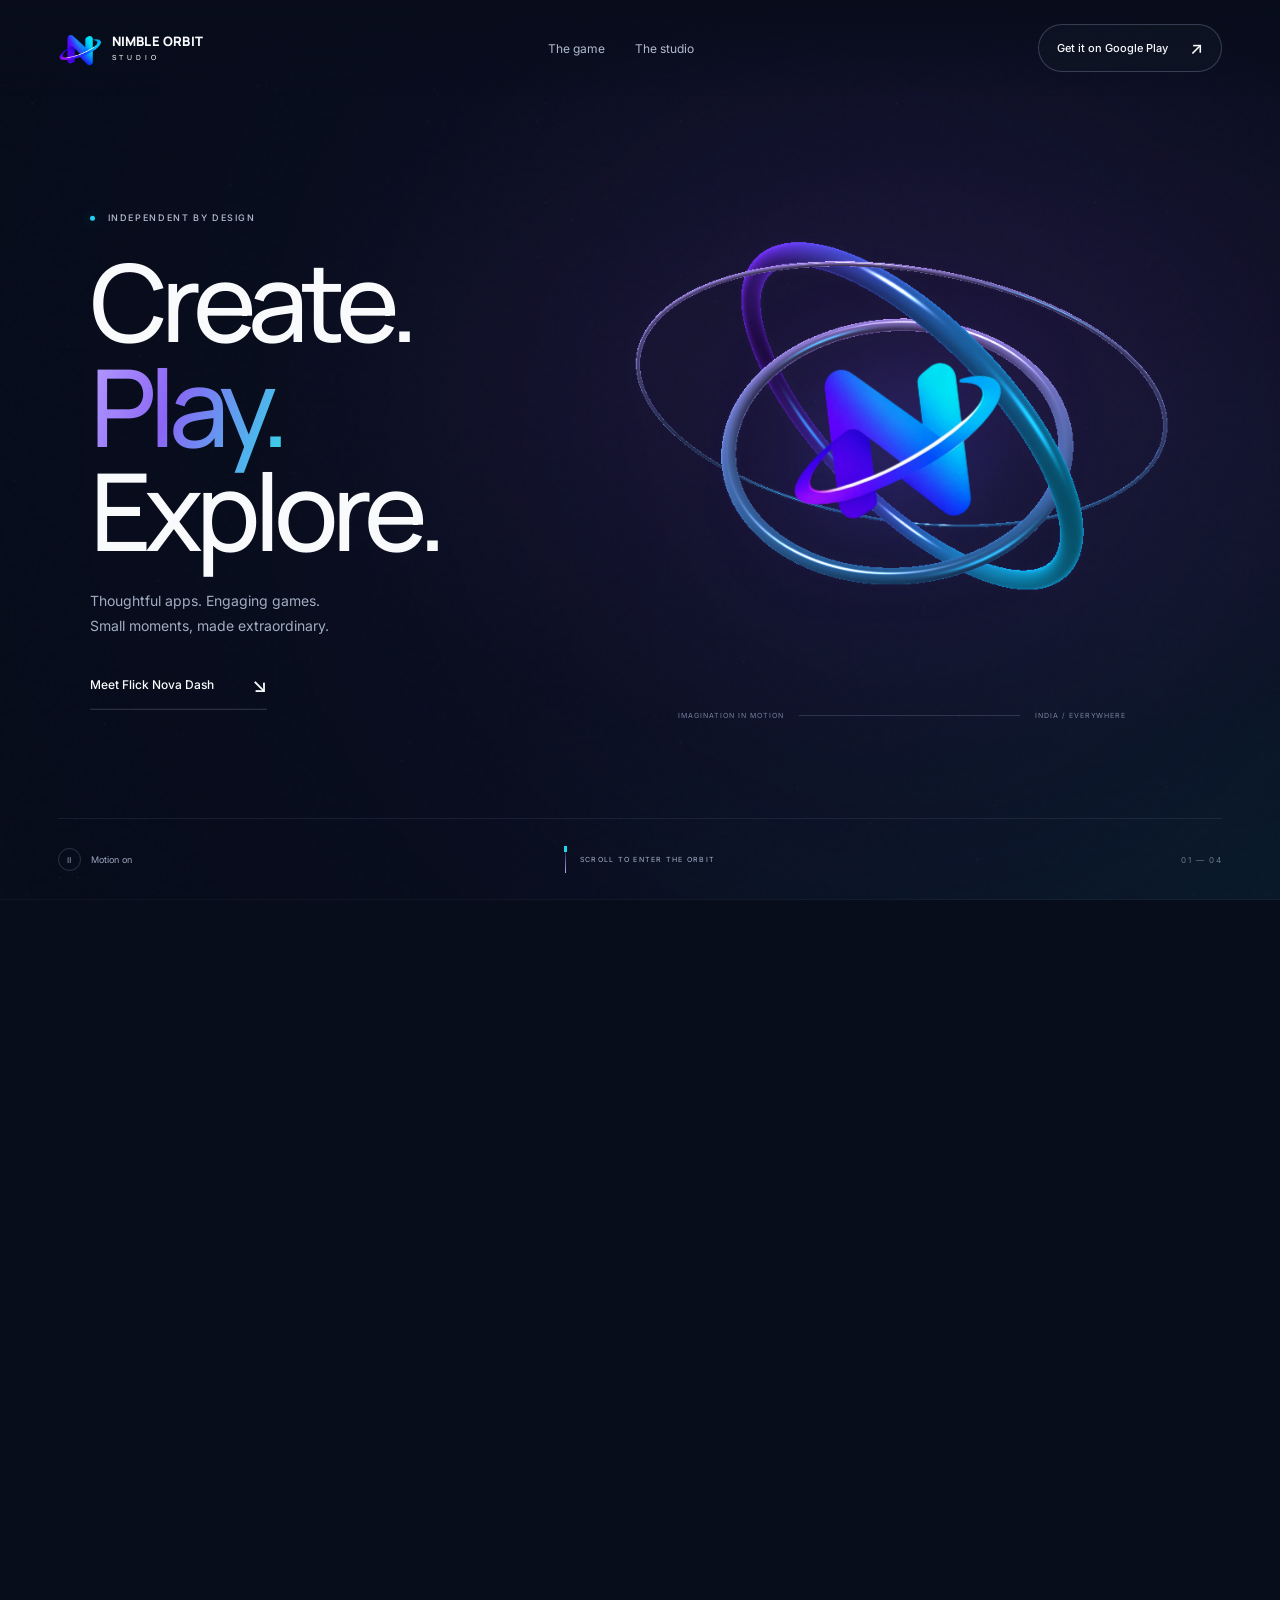
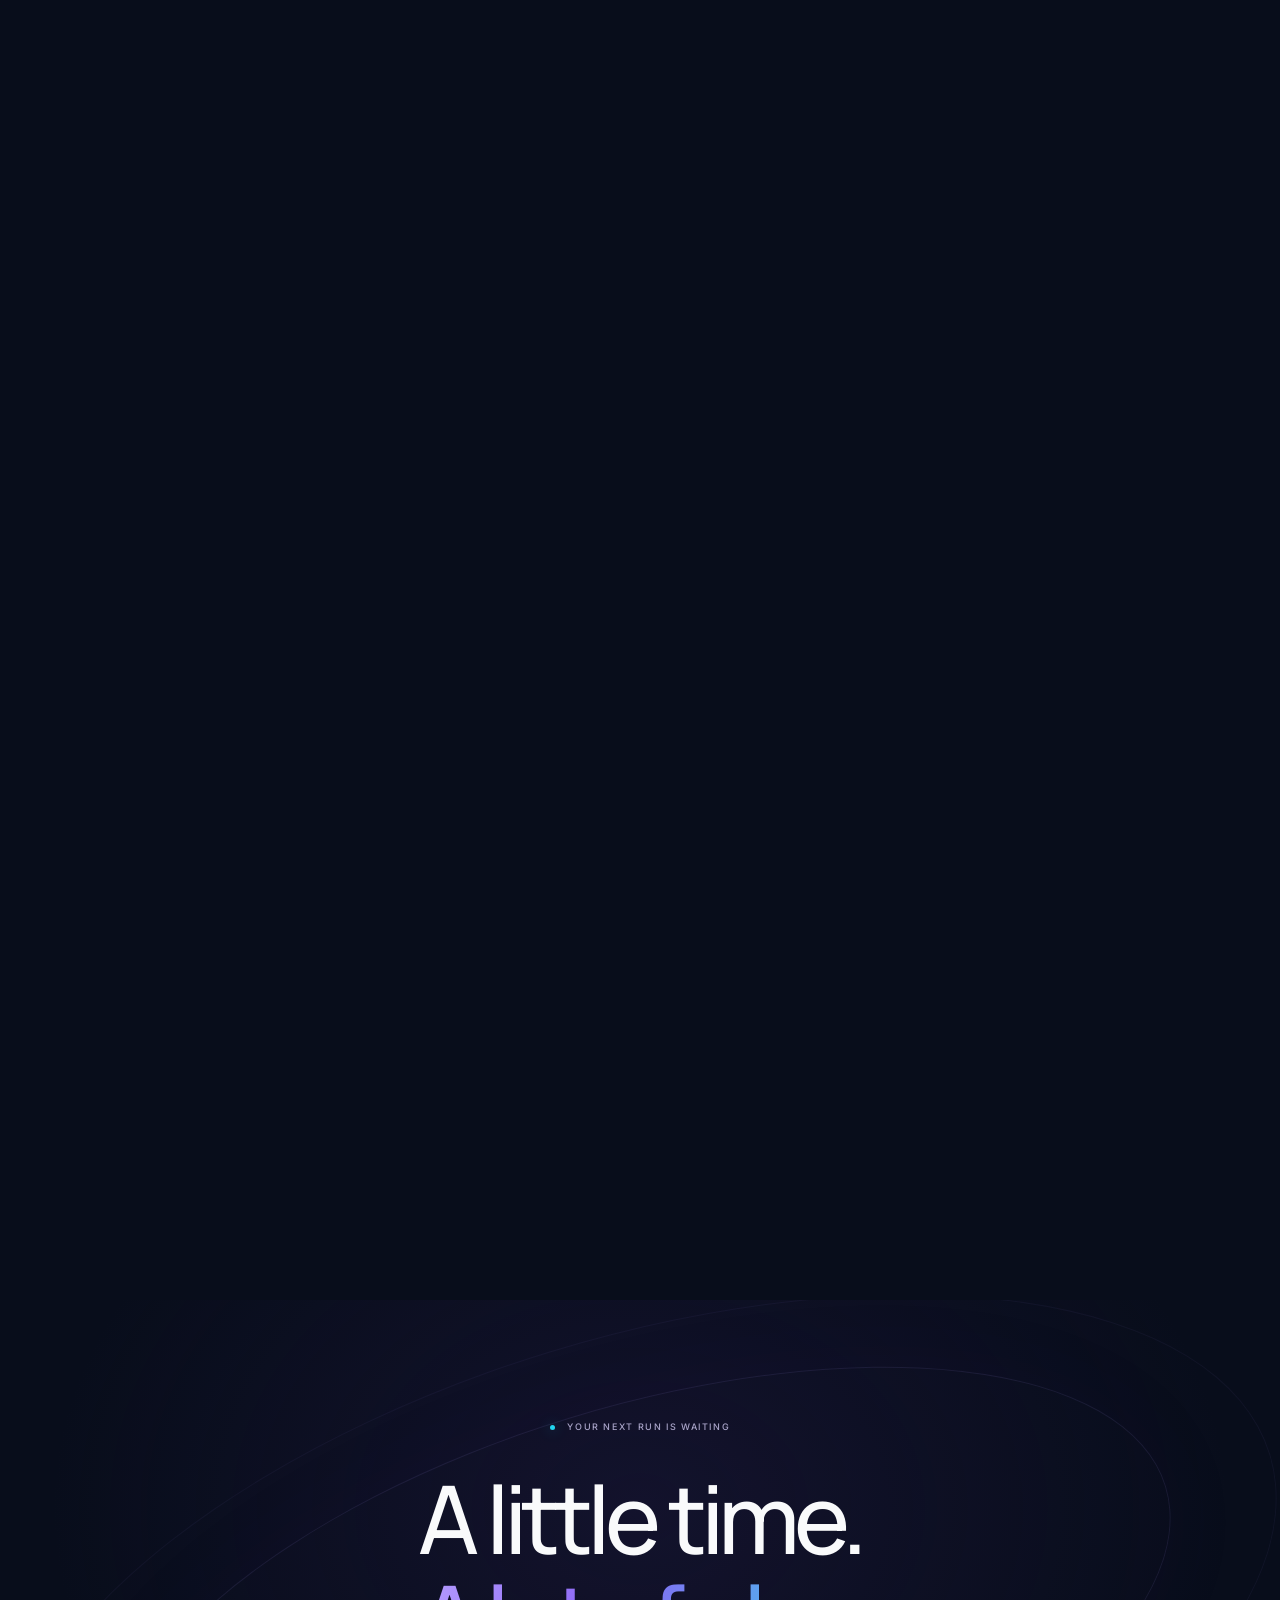
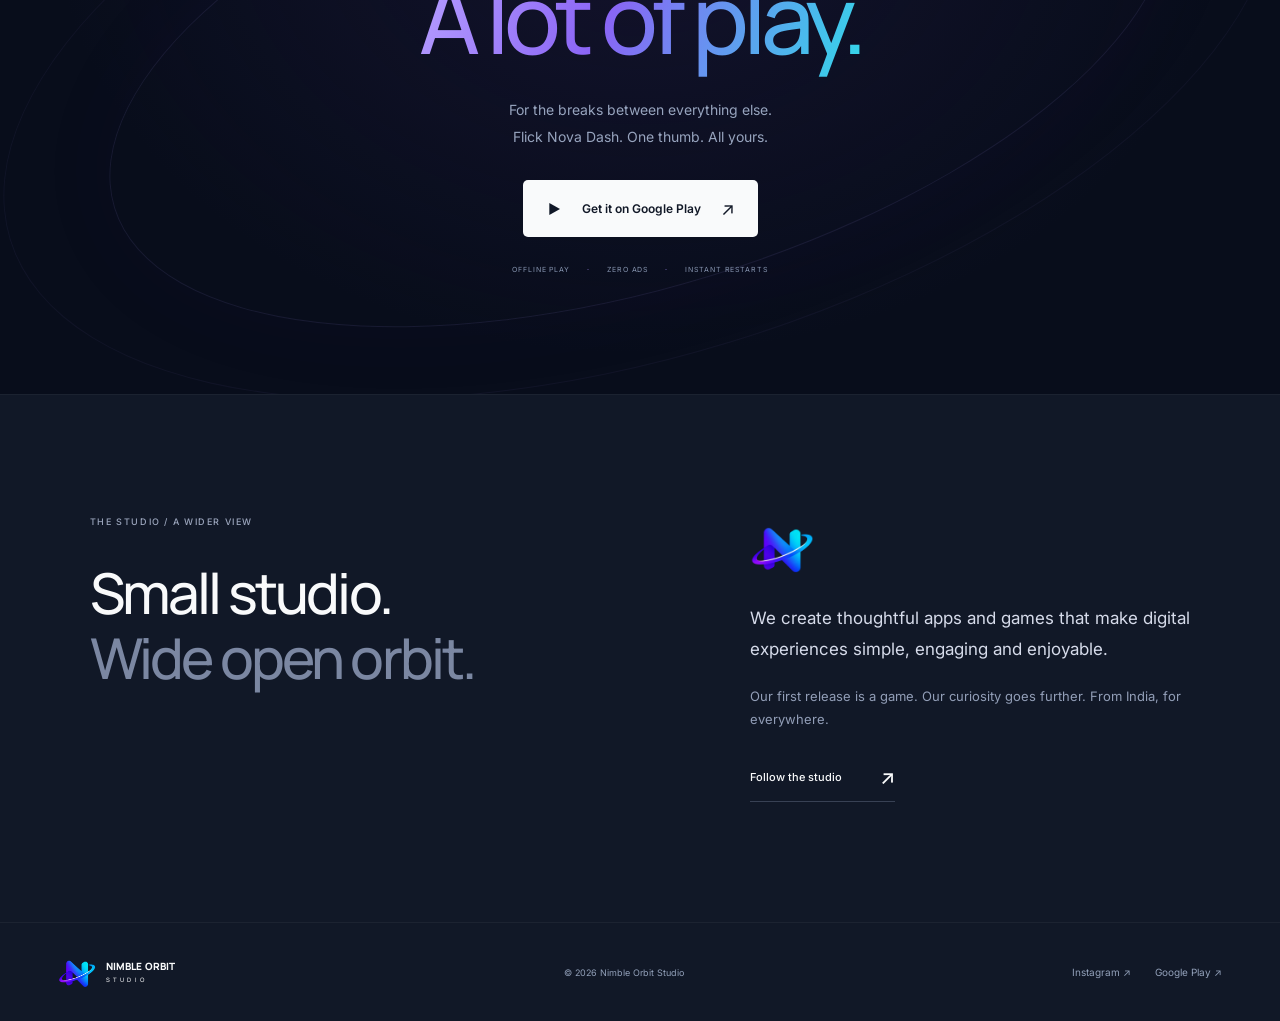
==== commit c25f0909: "Create cinematic orbit-to-gameplay journey with accessible mobile fallback" ====
--- a/out/index.html
+++ b/out/index.html
@@ -1,12 +1,45 @@
 <!doctype html>
-<html lang="en"><head><meta charset="utf-8"><meta name="viewport" content="width=device-width,initial-scale=1"><title>Nimble Orbit Studio — Create. Play. Explore.</title><meta name="description" content="Thoughtful apps. Engaging games. Meet Nimble Orbit Studio and Flick Nova Dash, our one-thumb offline arcade game for Android."><meta name="theme-color" content="#111827"><link rel="icon" href="assets/orbit-symbol.png"><link rel="preconnect" href="https://fonts.googleapis.com"><link rel="preconnect" href="https://fonts.gstatic.com" crossorigin><link href="https://fonts.googleapis.com/css2?family=Inter:wght@400;500;600&family=Manrope:wght@400;500;600;700;800&display=swap" rel="stylesheet"><link rel="stylesheet" href="styles.css"><script src="app.js" defer></script></head>
-<body><a class="skip" href="#flagship">Skip to featured product</a><div class="scroll-progress" aria-hidden="true"></div>
-<header class="nav"><a class="brand" href="#home" aria-label="Nimble Orbit Studio home"><img src="assets/orbit-symbol.png" alt=""><span>NIMBLE ORBIT<small>STUDIO</small></span></a><nav aria-label="Main navigation"><a href="#flagship">Our first orbit</a><a href="#vision">The studio</a><a href="#next">What's next</a></nav><a class="nav-cta" href="https://play.google.com/store/apps/details?id=com.nimbleorbit.flicknovadash">Play on Android <span>↗</span></a></header>
-<main><section class="hero" id="home"><div class="hero-ambient" aria-hidden="true"></div><div class="hero-content"><p class="eyebrow"><span class="status-dot"></span> INDEPENDENT BY DESIGN</p><h1>Create.<br><span class="gradient-text">Play.</span> Explore.</h1><p class="hero-description">Thoughtful apps. Engaging games.<br>Small moments, made extraordinary.</p><div class="actions"><a class="button primary" href="#flagship">Explore Flick Nova Dash <span>↘</span></a><a class="quiet" href="#vision">Discover the studio <span>↓</span></a></div></div><div class="orbital-stage" aria-hidden="true"><div class="orbit-track track-one"><i></i></div><div class="orbit-track track-two"><i></i></div><div class="orbit-track track-three"></div><div class="core"><img src="assets/orbit-symbol.png" alt=""></div><span class="coordinate c-one">IMAGINATION / 01</span><span class="coordinate c-two">MADE TO FEEL SIMPLE</span><div class="floating-teaser"><img src="assets/game-icon.jpg" alt=""><div><span>FIRST RELEASE</span><strong>Flick Nova Dash</strong></div><b>↗</b></div></div><div class="hero-bottom"><span>A DIGITAL PRODUCT STUDIO</span><a href="#flagship">SCROLL TO EXPLORE ↓</a><span>FROM INDIA. FOR EVERYWHERE.</span></div></section>
-<section class="bridge" aria-label="Our belief"><div class="bridge-orbit" aria-hidden="true"></div><p class="reveal">A little curiosity.<br>A thoughtful idea.<br><span>A whole new orbit.</span></p></section>
-<section class="flagship section" id="flagship"><div class="section-top reveal"><p class="eyebrow">01 / OUR FIRST ORBIT</p><span class="pill"><span class="status-dot"></span> AVAILABLE ON GOOGLE PLAY</span></div><div class="product-grid"><div class="product-copy reveal"><div class="product-name"><img src="assets/game-icon.jpg" alt="">FLICK NOVA DASH</div><h2>One thumb.<br>All <span class="violet">instinct.</span></h2><p>Flick into motion. Collect glowing shards. Dodge the next pulse. An arcade game that turns a spare moment into your next personal best.</p><a class="button dark" href="https://play.google.com/store/apps/details?id=com.nimbleorbit.flicknovadash"><svg viewBox="0 0 24 24" aria-hidden="true"><path d="M5 3 21 12 5 21Z"/></svg> Get it on Google Play <span>↗</span></a><p class="micro">For Android · Offline after installation</p><div class="benefits"><div><svg viewBox="0 0 24 24" aria-hidden="true"><path d="m13 2-9 12h7l-1 8 10-13h-7Z"/></svg><span>Offline play</span></div><div><svg viewBox="0 0 24 24" aria-hidden="true"><circle cx="12" cy="12" r="9"/><path d="m6 6 12 12"/></svg><span>Zero ads</span></div><div><svg viewBox="0 0 24 24" aria-hidden="true"><path d="M4 10a8 8 0 1 1 1 7M4 3v7h7"/></svg><span>Instant restarts</span></div></div></div><div class="product-stage reveal"><div class="stage-ring" aria-hidden="true"></div><span class="frame-label">ACTUAL GAMEPLAY</span><div class="game-device"><video id="gameplay" controls playsinline preload="none" poster="assets/gameplay-frame.jpg" aria-label="Flick Nova Dash one-thumb gameplay"><source src="assets/gameplay.mp4" type="video/mp4">Your browser does not support video.</video></div><div class="game-note"><span>01: FLICK</span><span>02: DODGE</span><span>03: CHAIN</span></div></div></div></section>
-<section class="vision section" id="vision"><div class="section-top reveal"><p class="eyebrow">02 / A WIDER VIEW</p><span class="section-aside">ONE STUDIO. MANY POSSIBILITIES.</span></div><div class="vision-grid"><h2 class="reveal">Beyond play.<br>Into <span class="gradient-text">everyday.</span></h2><div class="vision-copy reveal"><p class="large-copy">We create thoughtful apps and games designed to make digital experiences simple, engaging and enjoyable.</p><p>Our first release is a game. Our curiosity goes further — toward useful tools, thoughtful AI experiences, and new ways to learn and explore.</p></div></div><div class="discipline-line reveal"><span>GAMES</span><i>✦</i><span>UTILITIES</span><i>✦</i><span>AI EXPERIENCES</span><i>✦</i><span>LEARNING</span></div></section>
-<section class="approach section"><div class="reveal"><p class="eyebrow">03 / HOW WE THINK</p><h2>The detail makes<br>the <span class="violet">difference.</span></h2></div><div class="principles"><article class="reveal"><span class="number">01</span><svg viewBox="0 0 48 48" aria-hidden="true"><circle cx="24" cy="24" r="15"/><circle cx="24" cy="24" r="5"/><path d="M24 3v6m0 30v6M3 24h6m30 0h6"/></svg><h3>Start with<br>something simple.</h3><p>A clear purpose. A useful idea. An experience that makes sense from the first moment.</p></article><article class="reveal"><span class="number">02</span><svg viewBox="0 0 48 48" aria-hidden="true"><path d="m27 5-17 23h13l-2 15 18-24H26Z"/></svg><h3>Make every<br>interaction count.</h3><p>Fast, intuitive and easy to return to. Technology should feel natural in your hands.</p></article><article class="reveal"><span class="number">03</span><svg viewBox="0 0 48 48" aria-hidden="true"><path d="m24 5 17 10v18L24 43 7 33V15Zm0 0v38M7 15l17 10 17-10"/></svg><h3>Care all the<br>way through.</h3><p>From the first screen to the smallest response. Quality lives in the details you feel.</p></article></div></section>
-<section class="next section" id="next"><div class="next-heading reveal"><div><p class="eyebrow">04 / ROOM TO GROW</p><h2>What's in <span class="gradient-text">orbit.</span></h2></div><p>Our first release today.<br>More possibilities ahead.</p></div><div class="portfolio"><a class="portfolio-card live-card reveal" href="#flagship"><div class="portfolio-art"><img class="card-game" src="assets/gameplay-frame.jpg" alt="Authentic Flick Nova Dash gameplay" loading="lazy"><img class="card-icon" src="assets/game-icon.jpg" alt="" loading="lazy"></div><div class="card-copy"><span class="eyebrow">AVAILABLE NOW <b>↗</b></span><h3>Flick Nova Dash</h3><p>One-thumb arcade. Your next personal best.</p></div></a><article class="portfolio-card reveal"><div class="concept-art utility-art" aria-hidden="true"><i></i><i></i><i></i><span>＋</span></div><div class="card-copy"><span class="eyebrow">EXPLORING</span><h3>A more useful everyday.</h3><p>Ideas for useful tools and thoughtful AI experiences.</p></div></article><article class="portfolio-card reveal"><div class="concept-art learning-art" aria-hidden="true"><i></i><i></i><i></i><span>✦</span></div><div class="card-copy"><span class="eyebrow">EXPLORING</span><h3>Curiosity, encouraged.</h3><p>New possibilities for learning and discovery.</p></div></article></div><p class="concept-note">Exploration areas reflect our studio vision. Future products have not been announced.</p></section>
-<section class="closing"><div class="closing-orbit" aria-hidden="true"></div><div class="reveal"><img src="assets/orbit-symbol.png" alt="" loading="lazy"><p class="eyebrow">STAY CURIOUS. STAY IN ORBIT.</p><h2>Good things start<br>with <span class="gradient-text">an idea.</span></h2><a class="button primary" href="https://www.instagram.com/nimbleorbitstudio/" target="_blank" rel="noopener noreferrer">Follow the studio <span>↗</span></a></div></section></main>
-<footer><div class="footer-top"><a class="brand" href="#home"><img src="assets/orbit-symbol.png" alt=""><span>NIMBLE ORBIT<small>STUDIO</small></span></a><div><a href="https://www.instagram.com/nimbleorbitstudio/">Instagram ↗</a><a href="https://play.google.com/store/apps/details?id=com.nimbleorbit.flicknovadash">Google Play ↗</a></div></div><div class="footer-bottom"><span>© 2026 Nimble Orbit Studio</span><span>nimbleorbitstudio.com</span><span>Create. Play. Explore.</span></div></footer></body></html>
+<html lang="en">
+<head>
+<meta charset="utf-8"><meta name="viewport" content="width=device-width,initial-scale=1">
+<title>Nimble Orbit Studio — Create. Play. Explore.</title>
+<meta name="description" content="Thoughtful apps. Engaging games. Enter the orbit and discover Flick Nova Dash, our one-thumb offline arcade game for Android.">
+<meta name="theme-color" content="#111827"><link rel="icon" href="assets/orbit-symbol.webp">
+<link rel="preconnect" href="https://fonts.googleapis.com"><link rel="preconnect" href="https://fonts.gstatic.com" crossorigin>
+<link href="https://fonts.googleapis.com/css2?family=Inter:wght@400;500;600&family=Manrope:wght@400;500;600;700;800&display=swap" rel="stylesheet">
+<link rel="stylesheet" href="styles.css"><script src="app.js" defer></script>
+</head>
+<body class="motion-off">
+<a class="skip" href="#download">Skip to download</a>
+<header class="nav">
+<a class="brand" href="#home" aria-label="Nimble Orbit Studio home"><img src="assets/orbit-symbol.webp" width="44" height="44" alt=""><span>NIMBLE ORBIT<small>STUDIO</small></span></a>
+<nav aria-label="Main navigation"><a href="#flick" data-chapter="0">The game</a><a href="#studio">The studio</a></nav>
+<a class="nav-cta" href="https://play.google.com/store/apps/details?id=com.nimbleorbit.flicknovadash">Get it on Google Play <span aria-hidden="true">↗</span></a>
+</header>
+<main>
+<section class="journey" id="home" aria-label="Enter the orbit. Discover Flick Nova Dash.">
+<div class="scene">
+<div class="atmosphere" aria-hidden="true"></div><canvas id="orbit-canvas" aria-hidden="true"></canvas>
+<div class="orbit-fallback" aria-hidden="true"><i></i><i></i><i></i></div><div class="scene-grain" aria-hidden="true"></div>
+<div class="hero-logo" aria-hidden="true"><img src="assets/orbit-symbol.webp" width="300" height="300" alt=""></div>
+<div class="hero-copy"><p class="eyebrow"><span class="status-dot"></span> INDEPENDENT BY DESIGN</p><h1>Create.<br><span class="gradient-text">Play.</span><br>Explore.</h1><p class="hero-description">Thoughtful apps. Engaging games.<br>Small moments, made extraordinary.</p><a class="text-link hero-explore" href="#flick" data-chapter="0">Meet Flick Nova Dash <span aria-hidden="true">↘</span></a></div>
+<div class="hero-coordinate" aria-hidden="true"><span>IMAGINATION IN MOTION</span><i></i><span>INDIA / EVERYWHERE</span></div>
+<div class="portal-title" aria-hidden="true"><span>OUR FIRST ORBIT</span><strong>Meet your<br>next obsession.</strong></div>
+<div class="story-copy">
+<div class="product-label"><img src="assets/game-icon.jpg" width="32" height="32" alt=""><span>FLICK NOVA DASH</span><span class="tiny-label">01 / FIRST RELEASE</span></div>
+<article class="chapter" id="flick" data-step="0"><p class="eyebrow chapter-kicker">01 — A LITTLE MOMENTUM</p><h2>One thumb.<br><span class="gradient-text">All instinct.</span></h2><p>Flick into motion. A simple move.<br>A whole new run.</p></article>
+<article class="chapter" id="dodge" data-step="1"><p class="eyebrow chapter-kicker">02 — FIND YOUR OPENING</p><h2>Find the gap.<br><span class="gradient-text">Feel the flow.</span></h2><p>Dodge the next pulse.<br>Keep your run alive.</p></article>
+<article class="chapter" id="chain" data-step="2"><p class="eyebrow chapter-kicker">03 — KEEP IT GOING</p><h2>One more shard.<br><span class="gradient-text">One more run.</span></h2><p>Collect glowing shards. Chain your combo.<br>Chase your next personal best.</p></article>
+<div class="story-actions"><a class="button primary" href="https://play.google.com/store/apps/details?id=com.nimbleorbit.flicknovadash"><svg viewBox="0 0 24 24" aria-hidden="true"><path d="M5 3 21 12 5 21Z"/></svg> Get it on Google Play <span aria-hidden="true">↗</span></a><span class="micro">Android · Offline after installation · Zero ads</span></div>
+</div>
+<div class="gameplay-stage"><div class="gameplay-halo" aria-hidden="true"></div><div class="gameplay-topline"><span>ACTUAL GAMEPLAY</span><span class="record-dot" aria-hidden="true"></span></div><div class="gameplay-frame"><video id="story-video" muted playsinline preload="none" poster="assets/story-poster.jpg" aria-label="Actual Flick Nova Dash gameplay, advanced by scrolling"><source data-src="assets/gameplay-story.mp4" type="video/mp4"></video><div class="video-edge" aria-hidden="true"></div></div><button class="film-trigger" type="button" data-open-film><span class="play-symbol" aria-hidden="true">▶</span> Watch gameplay <span class="film-duration">0:18 ↗</span></button></div>
+<div class="scene-bottom"><button class="motion-toggle" type="button" aria-pressed="false" aria-label="Reduce motion"><span aria-hidden="true">Ⅱ</span> <span class="motion-label">Motion on</span></button><a class="scroll-cue" href="#flick" data-chapter="0"><span class="scroll-line" aria-hidden="true"></span> SCROLL TO ENTER THE ORBIT</a><nav class="chapter-nav" aria-label="Gameplay chapters"><a href="#flick" data-chapter="0" aria-label="Chapter 1: Flick"><span>01</span> FLICK</a><a href="#dodge" data-chapter="1" aria-label="Chapter 2: Dodge"><span>02</span> DODGE</a><a href="#chain" data-chapter="2" aria-label="Chapter 3: Chain"><span>03</span> CHAIN</a></nav><span class="scene-index" aria-hidden="true">01 — 04</span></div>
+<div class="journey-progress" aria-hidden="true"><i></i></div>
+</div>
+</section>
+<section class="download section" id="download"><div class="download-orbit" aria-hidden="true"></div><div class="download-copy"><p class="eyebrow"><span class="status-dot"></span> YOUR NEXT RUN IS WAITING</p><h2>A little time.<br><span class="gradient-text">A lot of play.</span></h2><p>For the breaks between everything else.<br>Flick Nova Dash. One thumb. All yours.</p><a class="button primary" href="https://play.google.com/store/apps/details?id=com.nimbleorbit.flicknovadash"><svg viewBox="0 0 24 24" aria-hidden="true"><path d="M5 3 21 12 5 21Z"/></svg> Get it on Google Play <span aria-hidden="true">↗</span></a><div class="benefits"><span>OFFLINE PLAY</span><i aria-hidden="true">·</i><span>ZERO ADS</span><i aria-hidden="true">·</i><span>INSTANT RESTARTS</span></div></div></section>
+<section class="studio section" id="studio"><div class="studio-heading"><p class="eyebrow">THE STUDIO / A WIDER VIEW</p><h2>Small studio.<br><span>Wide open orbit.</span></h2></div><div class="studio-copy"><img src="assets/orbit-symbol.webp" width="64" height="64" alt="Nimble Orbit Studio" loading="lazy"><p>We create thoughtful apps and games that make digital experiences simple, engaging and enjoyable.</p><p class="muted">Our first release is a game. Our curiosity goes further. From India, for everywhere.</p><a class="text-link" href="https://www.instagram.com/nimbleorbitstudio/" target="_blank" rel="noopener noreferrer">Follow the studio <span aria-hidden="true">↗</span></a></div></section>
+</main>
+<footer><a class="brand" href="#home"><img src="assets/orbit-symbol.webp" width="38" height="38" alt=""><span>NIMBLE ORBIT<small>STUDIO</small></span></a><span>© 2026 Nimble Orbit Studio</span><div><a href="https://www.instagram.com/nimbleorbitstudio/">Instagram ↗</a><a href="https://play.google.com/store/apps/details?id=com.nimbleorbit.flicknovadash">Google Play ↗</a></div></footer>
+<dialog class="film-dialog" aria-labelledby="film-title"><div class="film-heading"><h2 id="film-title">Flick Nova Dash <span>Actual gameplay</span></h2><button type="button" class="film-close" aria-label="Close gameplay video">✕</button></div><video id="film-video" controls playsinline preload="none" poster="assets/story-poster.jpg"><source data-src="assets/gameplay-story.mp4" type="video/mp4"><track kind="captions" srclang="en" label="English descriptions" src="assets/gameplay.vtt" default></video></dialog>
+</body></html>
--- a/out/styles.css
+++ b/out/styles.css
@@ -1 +1,26 @@
-:root{--night:#111827;--white:#f9fafb;--slate:#64748b;--blue:#4f46e5;--violet:#7c3aed;--cyan:#22d3ee;--progress:0;--hero-scroll:0}*{box-sizing:border-box}html{scroll-behavior:smooth;scroll-padding-top:95px}body{margin:0;background:var(--night);color:var(--white);font-family:Inter,sans-serif;-webkit-font-smoothing:antialiased}a{color:inherit;text-decoration:none}button,a,video{-webkit-tap-highlight-color:transparent}a:focus-visible,video:focus-visible{outline:3px solid var(--cyan);outline-offset:6px}h1,h2,h3,.brand{font-family:Manrope,sans-serif}h1,h2,h3,p{margin:0}h2{font-size:clamp(42px,5.2vw,76px);font-weight:600;line-height:1.09;letter-spacing:-.055em}svg{width:24px;height:24px;fill:none;stroke:currentColor;stroke-width:1.5;stroke-linecap:round;stroke-linejoin:round}img{max-width:100%;display:block}.skip{position:fixed;top:-80px;left:20px;background:white;color:#111827;padding:16px;z-index:100}.skip:focus{top:10px}.scroll-progress{height:2px;position:fixed;top:0;left:0;width:100%;transform:scaleX(var(--progress));transform-origin:left;background:linear-gradient(90deg,var(--blue),var(--violet),var(--cyan));z-index:30}.nav{position:absolute;top:0;left:0;right:0;z-index:20;padding:30px 5%;display:flex;align-items:center;justify-content:space-between;gap:24px}.brand{display:flex;align-items:center;gap:10px;font-size:16px;font-weight:800;letter-spacing:.015em;line-height:1.15}.brand img{width:49px;height:49px;object-fit:contain}.brand small{display:block;font-size:8px;font-weight:500;letter-spacing:.55em;margin-top:5px}.nav nav{display:flex;gap:32px;color:#bdc3d4;font-size:13px}.nav nav a:hover,.quiet:hover{color:var(--cyan)}.nav-cta{font-size:12px;padding:12px 17px;border:1px solid #ffffff35;border-radius:5px}.nav-cta span{margin-left:20px}.hero{min-height:800px;height:100svh;max-height:1100px;position:relative;overflow:hidden;padding:165px 5% 100px;display:grid;grid-template-columns:1.15fr 1fr;align-items:center;background:#0a1020}.hero-ambient{position:absolute;inset:0;background:radial-gradient(ellipse at 82% 44%,#31256366,transparent 42%),radial-gradient(ellipse at 65% 80%,#183b563f,transparent 45%);pointer-events:none}.hero:after{content:"";position:absolute;inset:0;opacity:.15;background-image:radial-gradient(#a6b7d5 .7px,transparent .7px);background-size:50px 50px;mask-image:linear-gradient(90deg,transparent,#000);pointer-events:none}.hero-content{position:relative;z-index:2;transform:translateY(calc(var(--hero-scroll)*-35px))}.eyebrow{font-size:10px;font-weight:500;letter-spacing:.16em;line-height:1.5}.status-dot{display:inline-block;width:6px;height:6px;background:var(--cyan);border-radius:100%;margin-right:9px;box-shadow:0 0 15px #22d3ee55}.hero .eyebrow{color:#b9c1d7;margin-bottom:28px}.hero h1{font-size:clamp(70px,7.3vw,112px);font-weight:600;line-height:1.05;letter-spacing:-.07em;white-space:nowrap}.gradient-text{background:linear-gradient(100deg,#8d80ff 5%,#a06aff 40%,#22d3ee 95%);color:transparent;background-clip:text;-webkit-background-clip:text}.hero-description{font-size:17px;line-height:1.8;color:#9ca8c1;margin-top:30px}.actions{display:flex;align-items:center;gap:24px;margin-top:35px;flex-wrap:wrap}.button{display:inline-flex;align-items:center;justify-content:center;gap:22px;font-size:12px;font-weight:600;padding:18px 23px;border-radius:5px;transition:transform .25s,box-shadow .25s}.button:hover{transform:translateY(-3px);box-shadow:0 8px 30px #7c3aed35}.primary{background:var(--white);color:#111827}.button span{font-size:19px;font-weight:400}.quiet{font-size:12px;color:#c0c8d8}.quiet span{margin-left:12px}.orbital-stage{position:relative;aspect-ratio:1;z-index:1;transform:translateY(calc(var(--hero-scroll)*45px));margin-left:5%;perspective:900px}.core{position:absolute;inset:20%;display:grid;place-items:center;filter:drop-shadow(0 0 70px #4f46e559);animation:float 8s ease-in-out infinite}.core img{width:100%;transform:rotate(-8deg)}.orbit-track{position:absolute;border:1px solid #c4c3ff30;border-radius:50%;inset:4%;transform:rotate(-28deg) scaleY(.59);box-shadow:0 -1px 0 #9b75ff55}.track-two{inset:0%;transform:rotate(50deg) scaleY(.64);border-color:#22d3ee25}.track-three{inset:12%;transform:rotate(110deg) scaleY(.8);border-style:dashed;opacity:.35}.orbit-track i{position:absolute;left:20%;top:8%;width:9px;height:9px;background:#22d3ee;border-radius:50%;box-shadow:0 0 20px #22d3ee}.track-two i{left:86%;top:76%;width:7px;height:7px;background:#a880ff;box-shadow:0 0 20px #8d80ff}.coordinate{position:absolute;font-size:8px;letter-spacing:.2em;color:#7a86a5}.c-one{top:5%;left:8%}.c-two{bottom:15%;right:1%}.floating-teaser{position:absolute;bottom:1%;left:12%;display:flex;align-items:center;gap:12px;background:#182035b3;backdrop-filter:blur(16px);border:1px solid #ffffff18;border-radius:9px;padding:12px 16px;box-shadow:0 18px 40px #0003;transform:rotate(-4deg)}.floating-teaser img{height:44px;width:44px;border-radius:10px}.floating-teaser span{font-size:7px;color:#a1aec8;letter-spacing:.14em;display:block;margin-bottom:5px}.floating-teaser strong{font-family:Manrope;font-size:14px}.floating-teaser b{font-size:20px;font-weight:400;margin-left:24px;color:var(--cyan)}.hero-bottom{position:absolute;left:5%;right:5%;bottom:29px;display:flex;justify-content:space-between;border-top:1px solid #ffffff17;padding-top:22px;color:#8995af;font-size:8px;letter-spacing:.13em;z-index:2}.bridge{position:relative;overflow:hidden;min-height:500px;display:grid;place-items:center;text-align:center;background:linear-gradient(#0a1020 0%,#111827 25%,#555570 60%,#dedee8 85%,#f9fafb 100%);padding:100px 24px 140px}.bridge p{font-family:Manrope;font-size:clamp(25px,3.6vw,49px);line-height:1.35;font-weight:500;letter-spacing:-.045em;z-index:1}.bridge p span{color:#f1ecff}.bridge-orbit{position:absolute;width:1000px;height:320px;border:1px solid #ffffff16;border-radius:50%;transform:rotate(-13deg)}.section{padding:100px 7%}.section-top{display:flex;align-items:center;justify-content:space-between;margin-bottom:70px}.pill{font-size:8px;letter-spacing:.1em;border:1px solid #d9dde5;padding:10px 13px;border-radius:30px}.pill .status-dot{width:5px;height:5px;background:#4f46e5;box-shadow:none}.flagship{background:var(--white);color:var(--night);padding-top:55px;padding-bottom:130px}.product-grid{display:grid;grid-template-columns:1fr 1fr;gap:8%;align-items:center}.product-name{display:flex;align-items:center;gap:12px;font-size:10px;letter-spacing:.11em;margin-bottom:30px;font-weight:600}.product-name img{width:37px;border-radius:9px}.product-copy h2{margin-bottom:27px}.violet{color:var(--violet)}.product-copy>p:not(.micro){color:var(--slate);font-size:15px;line-height:1.9;max-width:410px}.dark{background:var(--night);color:white;margin-top:30px}.dark svg{width:18px;fill:white;stroke:none}.micro{font-size:10px;color:var(--slate);margin-top:13px}.benefits{display:flex;gap:27px;border-top:1px solid #e1e3ec;margin-top:34px;padding-top:25px}.benefits div{display:flex;flex-direction:column;gap:12px;font-size:10px;color:#4c556b}.benefits svg{color:var(--violet);width:21px;height:21px}.product-stage{position:relative;display:flex;flex-direction:column;align-items:center}.stage-ring{position:absolute;top:12%;width:110%;aspect-ratio:1;border-radius:50%;border:1px solid #7c3aed1c;background:radial-gradient(circle,#7c3aed12,transparent 70%)}.frame-label{font-size:8px;letter-spacing:.18em;color:var(--slate);margin-bottom:17px}.game-device{width:270px;position:relative;border:6px solid #131c2e;border-radius:23px;overflow:hidden;background:#111827;box-shadow:20px 30px 65px #29204725;transform:rotate(4deg)}.game-device video{width:100%;display:block;aspect-ratio:9/16;object-fit:cover}.game-note{position:relative;display:flex;gap:25px;font-size:8px;letter-spacing:.1em;color:var(--slate);margin-top:30px}.vision{background:var(--night);position:relative;padding-top:110px;padding-bottom:70px}.section-aside{font-size:8px;color:#919cb5;letter-spacing:.12em}.vision-grid{display:grid;grid-template-columns:1.15fr 1fr;gap:10%;align-items:start}.vision h2{font-size:clamp(42px,4.5vw,68px)}.vision-copy p{font-size:14px;line-height:1.9;color:#939fb7}.vision-copy .large-copy{font-size:21px;line-height:1.65;color:#e1e5f0;margin-bottom:22px;letter-spacing:-.02em}.discipline-line{border-top:1px solid #ffffff18;margin-top:75px;padding-top:32px;display:flex;align-items:center;justify-content:space-between;gap:20px;color:#b3bdd1;font-size:10px;letter-spacing:.14em}.discipline-line i{font-style:normal;color:#7c6cf0}.approach{background:#f1f2f7;color:var(--night);padding-top:110px;padding-bottom:115px}.approach .eyebrow{margin-bottom:27px;color:var(--slate)}.principles{display:grid;grid-template-columns:repeat(3,1fr);gap:50px;margin-top:70px}.principles article{border-top:1px solid #cfd3df;padding-top:22px;position:relative}.number{font-size:10px;color:var(--slate)}.principles svg{position:absolute;right:0;top:20px;color:var(--violet);width:34px;height:34px;stroke-width:1}.principles h3{font-size:25px;letter-spacing:-.035em;font-weight:600;line-height:1.25;margin:40px 0 18px}.principles p{font-size:13px;color:var(--slate);line-height:1.85;max-width:300px}.next{background:#0c1323;padding-top:110px}.next-heading{display:flex;justify-content:space-between;align-items:end;margin-bottom:55px;gap:30px}.next-heading .eyebrow{color:#9ca8c1;margin-bottom:25px}.next-heading>p{font-size:13px;color:#939fb7;line-height:1.8}.portfolio{display:grid;grid-template-columns:repeat(3,1fr);gap:22px}.portfolio-card{border:1px solid #ffffff14;border-radius:10px;overflow:hidden;background:#141d2d;transition:transform .4s}.live-card:hover{transform:translateY(-7px)}.portfolio-art,.concept-art{height:235px;position:relative;overflow:hidden;background:#0d1926}.card-game{width:100%;height:100%;object-fit:cover;object-position:50% 49%;opacity:.55}.card-icon{position:absolute;top:50%;left:50%;transform:translate(-50%,-50%);width:78px;height:78px;border-radius:18px;box-shadow:0 15px 45px #0007}.card-copy{padding:26px 23px 30px}.card-copy .eyebrow{font-size:8px;color:#a6b2cb;display:block}.card-copy b{float:right;color:var(--cyan);font-size:17px}.card-copy h3{font-size:20px;letter-spacing:-.035em;margin:15px 0 12px;font-weight:600}.card-copy p{font-size:12px;line-height:1.8;color:#8e9bb5}.concept-art{background:radial-gradient(ellipse at 50% 85%,#35307488,transparent 70%),#111a2b;display:grid;place-items:center}.utility-art i{width:110px;height:125px;border:1px solid #8e86de6b;position:absolute;border-radius:8px;transform:rotate(-20deg) translate(-25px,-4px);background:linear-gradient(130deg,#6d60a229,#1a2430)}.utility-art i:nth-child(2){transform:rotate(-5deg)}.utility-art i:nth-child(3){transform:rotate(13deg) translate(22px,8px);background:linear-gradient(140deg,#6b61a254,#1a2430)}.concept-art span{position:relative;color:#a99dff;font-size:46px;font-family:Manrope;font-weight:400}.learning-art{background:radial-gradient(ellipse at 60% 90%,#12586b66,transparent 70%),#111a2b}.learning-art i{position:absolute;border:1px solid #3eabbd70;width:135px;height:135px;border-radius:50%;transform:translate(-27px,0)}.learning-art i:nth-child(2){transform:translate(27px,0)}.learning-art i:nth-child(3){transform:translate(0,-28px)}.learning-art span{color:var(--cyan);font-size:38px}.concept-note{font-size:10px;color:#74829c;margin-top:25px;line-height:1.7}.closing{position:relative;overflow:hidden;text-align:center;background:#0c1323;padding:100px 24px 125px}.closing>div.reveal{position:relative;z-index:1}.closing img{width:65px;height:65px;object-fit:contain;margin:0 auto 25px}.closing .eyebrow{color:#8997b2;margin-bottom:25px}.closing h2{font-size:clamp(44px,5.5vw,78px);margin-bottom:35px}.closing-orbit{position:absolute;left:50%;top:55%;width:90%;height:290px;transform:translate(-50%,-50%) rotate(-12deg);border:1px solid #8070cc1c;border-radius:50%;background:radial-gradient(ellipse,#4f46e512,transparent 70%)}footer{background:#0c1323;padding:0 5% 27px}.footer-top{display:flex;justify-content:space-between;align-items:center;border-top:1px solid #ffffff17;padding:35px 0}.footer-top>div{display:flex;gap:28px;font-size:12px;color:#a6b2c8}.footer-bottom{display:flex;justify-content:space-between;gap:20px;color:#6f7d97;font-size:9px;border-top:1px solid #ffffff0f;padding-top:25px}.reveal{opacity:1;transform:none}.motion-ready .reveal{opacity:0;transform:translateY(28px);transition:opacity .85s ease,transform .85s cubic-bezier(.2,.65,.3,1)}.motion-ready .reveal.visible{opacity:1;transform:none}.principles .reveal:nth-child(2),.portfolio .reveal:nth-child(2){transition-delay:.1s}.principles .reveal:nth-child(3),.portfolio .reveal:nth-child(3){transition-delay:.2s}@keyframes float{0%,100%{transform:translateY(0) rotate(-2deg)}50%{transform:translateY(-12px) rotate(2deg)}}@media(min-width:1500px){.section{padding-left:max(7%,calc((100% - 1300px)/2));padding-right:max(7%,calc((100% - 1300px)/2))}}@media(max-width:1000px){.nav nav{gap:20px}.hero h1{font-size:8vw}.hero{min-height:740px}.actions{gap:22px}.orbital-stage{margin-left:0}.product-grid{gap:4%}.game-device{width:240px}.section{padding-left:6%;padding-right:6%}.principles{gap:26px}.card-copy{padding:22px 18px}.card-copy h3{font-size:18px}.portfolio-art,.concept-art{height:195px}.vision-grid{gap:7%}.benefits{gap:20px}}@media(max-width:700px){.nav{padding:20px 6%}.nav nav{display:none}.brand{font-size:12px}.brand img{width:40px;height:40px}.brand small{font-size:7px}.nav-cta{font-size:10px;padding:10px 12px}.nav-cta span{margin-left:10px}.hero{height:auto;max-height:none;min-height:0;padding:135px 6% 83px;display:block}.hero h1{font-size:clamp(48px,11.3vw,77px);letter-spacing:-.065em}.hero .eyebrow{font-size:8px;margin-bottom:25px}.hero-description{font-size:14px;margin-top:24px}.actions{margin-top:25px;gap:21px}.button{padding:16px 17px;font-size:11px;gap:17px}.quiet{font-size:11px}.orbital-stage{width:88%;max-width:400px;margin:25px auto 20px;aspect-ratio:1.15}.core{inset:17% 24%}.floating-teaser{padding:9px 12px;left:10%;bottom:-1%}.floating-teaser img{width:34px;height:34px}.floating-teaser strong{font-size:12px}.floating-teaser b{margin-left:14px}.coordinate{font-size:6px}.c-two{bottom:16%}.hero-bottom{bottom:23px;left:6%;right:6%;font-size:6px;padding-top:16px}.hero-bottom>span:last-child{display:none}.bridge{min-height:330px;padding:60px 20px 95px}.bridge p{font-size:29px}.section{padding:65px 6%}.section-top{margin-bottom:40px;gap:15px;align-items:start}.section-top .eyebrow{font-size:8px}.pill{font-size:6px;padding:8px}.pill .status-dot{margin-right:4px;width:4px;height:4px}.product-grid,.vision-grid{grid-template-columns:1fr;gap:55px}.product-name{margin-bottom:22px}h2{font-size:46px}.product-copy>p:not(.micro){font-size:14px;max-width:100%}.benefits{justify-content:space-between;max-width:340px}.product-stage{width:100%;max-width:380px;margin:auto}.stage-ring{width:95%}.game-device{width:245px}.flagship{padding-bottom:80px}.vision .section-aside{display:none}.vision h2{font-size:46px}.vision-grid{gap:30px}.vision-copy .large-copy{font-size:19px}.discipline-line{margin-top:40px;padding-top:23px;gap:8px;font-size:6px;letter-spacing:.05em}.principles{grid-template-columns:1fr;gap:30px;margin-top:45px}.principles article{padding-top:15px}.principles h3{font-size:26px;margin:28px 0 15px}.principles p{max-width:100%;font-size:14px}.principles svg{top:18px}.next-heading{display:block;margin-bottom:35px}.next-heading h2{font-size:43px}.next-heading>p{margin-top:22px}.portfolio{grid-template-columns:1fr;gap:25px}.portfolio-art,.concept-art{height:220px}.card-copy{padding:25px}.card-copy h3{font-size:22px}.card-copy p{font-size:13px}.concept-note{font-size:9px}.closing{padding:65px 20px 80px}.closing h2{font-size:45px}.closing-orbit{width:150%}.footer-top{align-items:start;gap:20px}.footer-top>div{flex-direction:column;gap:14px;font-size:10px}.footer-bottom{font-size:8px;flex-wrap:wrap;gap:12px}.footer-bottom>span:last-child{width:100%}.hero-content,.orbital-stage{transform:none}}@media(prefers-reduced-motion:reduce){html{scroll-behavior:auto}*,*:before,*:after{animation:none!important;transition:none!important}.motion-ready .reveal{opacity:1;transform:none}.hero-content,.orbital-stage{transform:none!important}}
+:root{--night:#111827;--white:#f9fafb;--slate:#64748b;--blue:#4f46e5;--violet:#7c3aed;--cyan:#22d3ee;--scene-progress:0;color-scheme:dark}
+*{box-sizing:border-box}html{scroll-behavior:smooth;scroll-padding-top:96px}body{margin:0;background:#080d1b;color:var(--white);font-family:Inter,sans-serif;-webkit-font-smoothing:antialiased}a{color:inherit;text-decoration:none}button{font:inherit;color:inherit;cursor:pointer;border:0}button,a,video{-webkit-tap-highlight-color:transparent}a:focus-visible,button:focus-visible,video:focus-visible{outline:2px solid var(--cyan);outline-offset:6px}h1,h2,h3,p{margin:0}h1,h2,h3,.brand{font-family:Manrope,sans-serif}img{display:block;max-width:100%}.skip{position:fixed;top:-80px;left:20px;background:var(--white);color:var(--night);padding:16px;z-index:100}.skip:focus{top:12px}
+.nav{position:fixed;z-index:30;inset:0 0 auto;display:flex;align-items:center;justify-content:space-between;gap:24px;padding:24px 4.5%;background:linear-gradient(#080d1be6,#080d1b00);transition:padding .3s,background .3s}.nav.scrolled{padding-top:15px;padding-bottom:15px;background:#080d1bd9;backdrop-filter:blur(18px);border-bottom:1px solid #ffffff0c}.brand{display:flex;align-items:center;gap:10px;font-size:13px;font-weight:800;letter-spacing:.015em;line-height:1.15}.brand img{object-fit:contain}.brand small{display:block;font-size:7px;font-weight:500;letter-spacing:.55em;margin-top:5px}.nav nav{display:flex;gap:30px;color:#b1bbd0;font-size:12px}.nav nav a:hover,.text-link:hover{color:var(--cyan)}.nav-cta{display:inline-flex;align-items:center;gap:22px;font-size:11px;font-weight:500;padding:13px 18px;border:1px solid #a9b5d945;border-radius:30px;background:#11182780;transition:background .2s,border-color .2s}.nav-cta:hover{background:#4f46e538;border-color:#9c8aff}.nav-cta span{font-size:17px}
+.journey{position:relative}.scene{position:relative;min-height:860px;overflow:hidden;background:#080d1b;isolation:isolate}.enhanced .journey{height:500svh}.enhanced .scene{height:100svh;min-height:580px;position:sticky;top:0}.atmosphere{position:absolute;inset:0;background:radial-gradient(ellipse at 72% 42%,#37255c55,transparent 51%),radial-gradient(ellipse at 100% 100%,#0d53642b,transparent 45%);z-index:-3}.scene-grain{pointer-events:none;position:absolute;inset:0;opacity:.09;background-image:url("data:image/svg+xml,%3Csvg viewBox='0 0 180 180' xmlns='http://www.w3.org/2000/svg'%3E%3Cfilter id='n'%3E%3CfeTurbulence type='fractalNoise' baseFrequency='.8' numOctaves='3' stitchTiles='stitch'/%3E%3C/filter%3E%3Cpath fill='%23fff' filter='url(%23n)' opacity='.7' d='M0 0h180v180H0z'/%3E%3C/svg%3E");z-index:8;mix-blend-mode:soft-light}#orbit-canvas{position:absolute;inset:0;width:100%;height:100%;pointer-events:none;z-index:-1}
+.hero-copy{position:relative;padding:180px 7% 100px;z-index:2;max-width:750px}.enhanced .hero-copy{position:absolute;top:50%;left:7%;padding:0;transform:translateY(-48%);width:46%;max-width:720px;will-change:transform,opacity}.eyebrow{font-size:9px;line-height:1.6;font-weight:500;letter-spacing:.18em}.status-dot{display:inline-block;width:5px;height:5px;border-radius:50%;background:var(--cyan);box-shadow:0 0 14px #22d3ee77;margin-right:9px;vertical-align:middle}.hero-copy .eyebrow{color:#b3bdd1;margin-bottom:24px}h1{font-size:clamp(72px,8.4vw,132px);font-weight:500;line-height:.97;letter-spacing:-.065em}.gradient-text{color:transparent;background:linear-gradient(110deg,#b7a0ff 0%,#8a64f5 43%,#36d4e9 98%);background-clip:text;-webkit-background-clip:text}.hero-description{font-size:14px;line-height:1.8;color:#a1acc1;margin-top:26px}.text-link{display:inline-flex;align-items:center;gap:38px;font-size:12px;font-weight:500;padding:12px 0;border-bottom:1px solid #a5b2ce44;transition:color .2s,border-color .2s}.text-link span{font-size:20px}.hero-explore{margin-top:22px}.hero-logo{position:absolute;top:48%;left:70%;transform:translate(-50%,-50%);width:clamp(150px,18vw,280px);filter:drop-shadow(0 8px 50px #4f46e559);will-change:transform,opacity}.hero-logo img{width:100%;height:auto;transform:rotate(-7deg)}.hero-coordinate{position:absolute;top:79%;left:53%;width:35%;display:flex;align-items:center;gap:15px;color:#737f9c;font-size:7px;letter-spacing:.14em;white-space:nowrap}.hero-coordinate i{height:1px;flex:1;background:#a5b2ce33}.orbit-fallback{position:absolute;left:70%;top:48%;width:42vw;height:42vw;transform:translate(-50%,-50%);pointer-events:none;z-index:-1}.orbit-fallback i{position:absolute;inset:0;border:2px solid #7b65e275;border-radius:50%;transform:rotate(-30deg) scaleY(.6);box-shadow:0 0 28px #7853dd28,inset 0 0 28px #7853dd28}.orbit-fallback i:nth-child(2){inset:8%;transform:rotate(55deg) scaleY(.65);border-color:#34d4e777}.orbit-fallback i:nth-child(3){inset:-10%;transform:rotate(18deg) scaleY(.72);border-width:1px;border-color:#93a5dc25}.webgl-ready .orbit-fallback{display:none}.portal-title{display:none;position:absolute;inset:0;align-items:center;justify-content:center;flex-direction:column;text-align:center;pointer-events:none}.portal-title span{font-size:9px;letter-spacing:.3em;color:#c2b4ed;margin-bottom:25px}.portal-title strong{font-family:Manrope,sans-serif;font-size:clamp(46px,6vw,88px);font-weight:500;line-height:1.06;letter-spacing:-.055em}.enhanced .portal-title{display:flex;opacity:0}
+.story-copy{position:relative;padding:80px 7%;z-index:3}.product-label{display:flex;align-items:center;gap:12px;font-size:10px;letter-spacing:.1em}.product-label img{border-radius:8px}.tiny-label{font-size:7px;color:#6e7c9d;margin-left:18px}.chapter{padding:60px 0 30px}.chapter-kicker{color:#9d92cd;margin-bottom:23px}.chapter h2{font-size:clamp(42px,5.2vw,78px);font-weight:500;line-height:1.08;letter-spacing:-.055em}.chapter>p:last-child{font-size:14px;line-height:1.9;color:#a2aec5;margin-top:27px}.story-actions{display:flex;flex-direction:column;align-items:flex-start;gap:15px}.button{display:inline-flex;align-items:center;justify-content:center;gap:20px;padding:18px 23px;border-radius:5px;font-size:12px;font-weight:600;transition:transform .25s,box-shadow .25s}.button:hover{transform:translateY(-3px);box-shadow:0 8px 35px #7c3aed33}.button svg{width:16px;height:16px;fill:currentColor;stroke:none}.button span{font-size:18px;font-weight:400}.primary{background:var(--white);color:var(--night)}.micro{font-size:9px;color:#8391ac;line-height:1.7}.enhanced .story-copy{position:absolute;left:7%;top:50%;transform:translateY(-45%);width:47%;padding:0;opacity:0;visibility:hidden;will-change:transform,opacity}.enhanced .chapter{position:absolute;inset:74px 0 auto;padding:0;opacity:0;visibility:hidden}.enhanced .chapter.active{position:relative;inset:auto;padding:46px 0 36px;opacity:1;visibility:visible}
+.gameplay-stage{position:relative;width:min(300px,70vw);margin:0 auto 80px;z-index:2}.gameplay-topline{display:flex;justify-content:space-between;align-items:center;font-size:7px;letter-spacing:.17em;color:#98a7c4;margin:0 0 12px}.record-dot{width:4px;height:4px;border-radius:50%;background:#38dccc;box-shadow:0 0 9px #38dccc}.gameplay-frame{position:relative;overflow:hidden;border-radius:12px;background:#101e28;box-shadow:0 0 0 1px #bfbbf54d,0 40px 90px #0008,0 0 90px #675ad827}.gameplay-frame video{display:block;width:100%;height:auto;aspect-ratio:9/16;object-fit:contain}.video-edge{position:absolute;inset:0;border:1px solid #e1e8ff33;border-radius:12px;pointer-events:none}.gameplay-halo{position:absolute;left:50%;top:50%;width:210%;height:110%;transform:translate(-50%,-50%);background:radial-gradient(ellipse,#5847aa35,transparent 68%);z-index:-1;pointer-events:none}.film-trigger{display:flex;align-items:center;gap:10px;font-size:10px;width:100%;padding:14px 0;background:none;color:#b7c4db;letter-spacing:.01em}.film-trigger:hover{color:#fff}.play-symbol{font-size:9px;color:var(--cyan)}.film-duration{margin-left:auto;color:#7385a3;font-size:9px}.enhanced .gameplay-stage{position:absolute;margin:0;top:50%;left:73%;width:min(29vw,calc((100svh - 190px)*.5625));transform:translate(-50%,-46%);opacity:0;visibility:hidden;will-change:transform,opacity}
+.scene-bottom{position:relative;display:flex;align-items:center;justify-content:space-between;gap:20px;margin:0 4.5%;padding:22px 0;border-top:1px solid #bec9f018;z-index:9}.enhanced .scene-bottom{position:absolute;left:4.5%;right:4.5%;bottom:0;margin:0}.motion-toggle{display:none;align-items:center;gap:10px;background:transparent;font-size:9px;color:#9aa6c0;padding:7px 0;min-width:104px;text-align:left}.enhanced .motion-toggle,.motion-off .motion-toggle{display:flex}.motion-toggle>span:first-child{border:1px solid #92a1bc44;border-radius:50%;width:23px;height:23px;display:grid;place-items:center;font-size:8px}.scroll-cue{display:flex;align-items:center;gap:14px;font-size:7px;letter-spacing:.18em;color:#a6b2ce}.scroll-line{height:27px;width:1px;background:linear-gradient(transparent,#b8a8ff);position:relative}.scroll-line:after{content:"";width:3px;height:6px;background:var(--cyan);position:absolute;left:-1px;animation:scrollhint 2.2s ease-in-out infinite}.scene-index{font-size:8px;letter-spacing:.2em;color:#6b7894;min-width:104px;text-align:right}.chapter-nav{display:flex;gap:30px;font-size:8px;letter-spacing:.1em}.chapter-nav a{color:#72819f;padding:8px 0;border-bottom:1px solid transparent;transition:color .2s,border-color .2s}.chapter-nav span{margin-right:8px;font-size:7px}.chapter-nav a[aria-current=true]{color:#dad4ff;border-color:#987cf5}.enhanced .chapter-nav{position:absolute;left:50%;transform:translateX(-50%);opacity:0;visibility:hidden}.journey-progress{position:absolute;bottom:0;left:0;right:0;height:1px;background:#ffffff08}.journey-progress i{display:block;width:100%;height:100%;transform-origin:left;transform:scaleX(var(--scene-progress));background:linear-gradient(90deg,#7c3aed,#22d3ee)}
+.section{padding:120px 7%}.download{position:relative;overflow:hidden;text-align:center;min-height:690px;display:grid;place-items:center;background:radial-gradient(ellipse at 50% 30%,#251b4960,transparent 65%),#080d1b}.download-copy{position:relative;z-index:1}.download .eyebrow{color:#aaa5c9;margin-bottom:34px}.download h2{font-size:clamp(58px,7.4vw,112px);font-weight:500;line-height:1.05;letter-spacing:-.065em}.download p:not(.eyebrow){font-size:14px;line-height:1.9;color:#97a4be;margin:30px 0}.benefits{display:flex;align-items:center;justify-content:center;gap:17px;margin-top:28px;font-size:7px;letter-spacing:.13em;color:#8795b0}.benefits i{color:#a18aed;font-style:normal}.download-orbit{position:absolute;left:50%;top:50%;width:1100px;height:480px;border:1px solid #8473c821;border-radius:50%;transform:translate(-50%,-50%) rotate(-17deg);box-shadow:0 0 100px #4737810a}.download-orbit:after{content:"";position:absolute;inset:-70px -110px;border:1px solid #8473c812;border-radius:50%}.studio{background:#111827;display:grid;grid-template-columns:1.2fr 1fr;gap:12%;border-top:1px solid #ffffff0b}.studio .eyebrow{color:#9ca6bd;margin-bottom:30px}.studio h2{font-size:clamp(40px,4.4vw,66px);font-weight:500;line-height:1.16;letter-spacing:-.05em}.studio h2 span{color:#7b87a2}.studio-copy>img{margin-bottom:24px}.studio-copy>p{font-size:17px;line-height:1.8;color:#d6dbea;max-width:450px}.studio-copy>p.muted{font-size:13px;color:#929eb7;margin-top:20px}.studio-copy .text-link{margin-top:22px;font-size:11px}footer{display:flex;justify-content:space-between;align-items:center;gap:25px;background:#111827;border-top:1px solid #ffffff0c;padding:30px 4.5%;color:#92a0b9}footer .brand{font-size:10px;color:var(--white)}footer .brand small{font-size:6px}footer>span{font-size:9px}footer>div{display:flex;gap:24px;font-size:10px}
+.film-dialog{padding:18px;border:1px solid #65759644;border-radius:12px;background:#0c1323;max-width:calc(100vw - 32px);width:min(440px,calc((100svh - 120px)*.5625 + 36px));max-height:calc(100svh - 32px);color:var(--white)}.film-dialog::backdrop{background:#030613eb;backdrop-filter:blur(14px)}.film-heading{display:flex;align-items:center;justify-content:space-between;gap:16px;margin-bottom:14px}.film-heading h2{font-size:12px;font-weight:500}.film-heading h2 span{display:block;font:9px Inter,sans-serif;color:#9aa8c1;margin-top:5px}.film-close{background:#ffffff0b;border:1px solid #ffffff18;border-radius:50%;width:34px;height:34px;flex-shrink:0}.film-dialog video{width:100%;display:block;border-radius:5px;aspect-ratio:9/16}.modal-open{overflow:hidden}
+.motion-off .journey{height:auto}.motion-off .scene{height:auto;min-height:0;position:relative}.motion-off #orbit-canvas{display:none}.motion-off .orbit-fallback{display:block;top:380px}.motion-off .hero-logo{top:380px}.motion-off .hero-coordinate,.motion-off .portal-title,.motion-off .scroll-cue,.motion-off .scene-index{display:none}.motion-off .hero-copy{position:relative;left:auto;top:auto;transform:none!important;opacity:1!important;visibility:visible!important;padding:160px 7% 90px;width:58%;min-height:740px}.motion-off .story-copy{position:relative;left:auto;top:auto;width:100%;transform:none!important;opacity:1!important;visibility:visible!important;padding:55px 7% 70px}.motion-off .chapter{position:relative;inset:auto;opacity:1!important;visibility:visible!important;padding:35px 0!important}.motion-off .chapter h2{font-size:46px}.motion-off .chapter p:last-child{margin-top:15px}.motion-off .gameplay-stage{position:absolute;left:73%;top:950px;width:27%;max-width:300px;opacity:1!important;visibility:visible!important;transform:translateX(-50%)!important}.motion-off .story-actions{margin-top:20px}.motion-off .scene-bottom{position:relative;left:auto;right:auto;margin:0 4.5%}.motion-off .chapter-nav{position:relative;left:auto;transform:none;opacity:1!important;visibility:visible!important}
+@keyframes scrollhint{0%,100%{transform:translateY(0);opacity:.2}60%{transform:translateY(21px);opacity:1}}
+@media(min-width:1700px){.enhanced .hero-copy,.enhanced .story-copy{left:10%}.enhanced .gameplay-stage{left:72%}.section{padding-left:10%;padding-right:10%}}
+@media(max-width:1050px){.tiny-label{display:none}.chapter h2{font-size:5.7vw}.hero-coordinate{left:56%;width:32%;font-size:6px}.hero-coordinate>span:last-child{display:none}.nav{padding-left:5%;padding-right:5%}.enhanced .hero-copy,.enhanced .story-copy{left:6%}.enhanced .story-copy{width:49%}.chapter>p:last-child{font-size:13px}}
+@media(max-width:700px){html{scroll-padding-top:82px}.nav{padding:17px 5%;gap:12px}.nav.scrolled{padding:12px 5%}.brand{font-size:10px;gap:7px}.brand img{width:34px;height:34px}.brand small{font-size:6px}.nav nav{display:none}.nav-cta{font-size:9px;gap:10px;padding:10px 12px}.nav-cta span{font-size:13px}.enhanced .journey{height:440svh}.enhanced .scene{min-height:620px}.enhanced .hero-copy{left:7%;top:15%;transform:none;width:86%}.hero-copy .eyebrow{font-size:7px;margin-bottom:17px}h1{font-size:clamp(56px,14vw,82px);line-height:.98}.hero-description{font-size:12px;margin-top:20px}.hero-explore{font-size:10px;margin-top:12px;gap:26px;padding:9px 0}.hero-logo{top:67%;left:69%;width:32vw;max-width:180px}.hero-coordinate{top:82%;left:8%;width:32%;font-size:6px}.orbit-fallback{top:67%;left:69%;width:77vw;height:77vw}.portal-title strong{font-size:43px}.portal-title span{font-size:7px}.enhanced .story-copy{top:14%;left:7%;width:86%;transform:none}.product-label{font-size:8px;gap:8px}.product-label img{width:23px;height:23px}.enhanced .chapter.active{padding:22px 0 20px}.chapter-kicker{font-size:7px;margin-bottom:10px}.chapter h2{font-size:clamp(31px,8.1vw,44px);line-height:1.05}.chapter>p:last-child{font-size:11px;line-height:1.6;margin-top:12px}.enhanced .story-actions{display:none}.enhanced .gameplay-stage{top:auto;bottom:82px;left:69%;width:min(45vw,calc((100svh - 365px)*.5625));min-width:128px;transform:translateX(-50%)}.gameplay-topline{font-size:6px;margin-bottom:7px}.gameplay-frame,.video-edge{border-radius:8px}.film-trigger{font-size:8px;gap:6px;padding:10px 0}.film-duration{font-size:7px}.scene-bottom{gap:10px;padding:14px 0}.motion-toggle{font-size:7px;min-width:82px;gap:6px}.motion-toggle>span:first-child{width:20px;height:20px}.scene-index{display:none}.scroll-cue{font-size:6px;letter-spacing:.1em;gap:9px}.scroll-line{height:22px}.enhanced .chapter-nav{left:auto;right:0;transform:none;gap:15px;font-size:7px}.chapter-nav span{display:none}.section{padding:85px 7%}.download{min-height:610px}.download .eyebrow{font-size:7px;margin-bottom:27px}.download h2{font-size:clamp(46px,12vw,70px)}.download p:not(.eyebrow){font-size:12px;margin:25px 0}.button{font-size:11px;padding:17px 20px;gap:17px}.benefits{font-size:6px;gap:10px;letter-spacing:.08em}.download-orbit{width:760px;height:350px}.studio{grid-template-columns:1fr;gap:40px}.studio h2{font-size:42px}.studio .eyebrow{font-size:8px;margin-bottom:22px}.studio-copy>img{width:48px;height:48px;margin-bottom:18px}.studio-copy>p{font-size:16px}.studio-copy>p.muted{font-size:12px}footer{flex-wrap:wrap;padding:26px 7%;gap:25px}footer>.brand{width:55%}footer>span{order:3;width:100%;font-size:8px}footer>div{flex-direction:column;gap:12px;font-size:9px}.motion-off .hero-copy{width:100%;min-height:770px;padding:130px 7% 330px}.motion-off .hero-logo,.motion-off .orbit-fallback{top:560px;left:65%}.motion-off .story-copy{padding:40px 7%}.motion-off .chapter h2{font-size:37px}.motion-off .gameplay-stage{position:relative;top:auto;bottom:auto;left:auto;transform:none!important;width:220px;max-width:65%;margin:0 auto 35px}.motion-off .chapter-nav{gap:14px}.motion-off .scene-bottom{margin:0 7%}}
+@media(max-height:720px) and (min-width:701px){h1{font-size:80px}.hero-copy .eyebrow{margin-bottom:16px}.hero-description{font-size:12px;margin-top:19px}.hero-explore{margin-top:12px}.chapter h2{font-size:50px}.enhanced .chapter.active{padding:25px 0}.chapter-kicker{margin-bottom:17px}.chapter>p:last-child{margin-top:18px}.hero-logo{width:190px}}
+@media(prefers-reduced-motion:reduce){html{scroll-behavior:auto}*,*:before,*:after{animation:none!important;transition:none!important}}
+
+@media(max-width:700px){.enhanced .story-copy{top:13%}.enhanced .gameplay-stage{left:58%;width:min(58vw,calc((100svh - 395px)*.5625))}}
+
+
+.compact-layout .motion-toggle{display:none}
+
+
+@media(max-width:700px){.enhanced .hero-logo{top:75%}.enhanced .orbit-fallback{top:75%;width:65vw;height:65vw}}
+
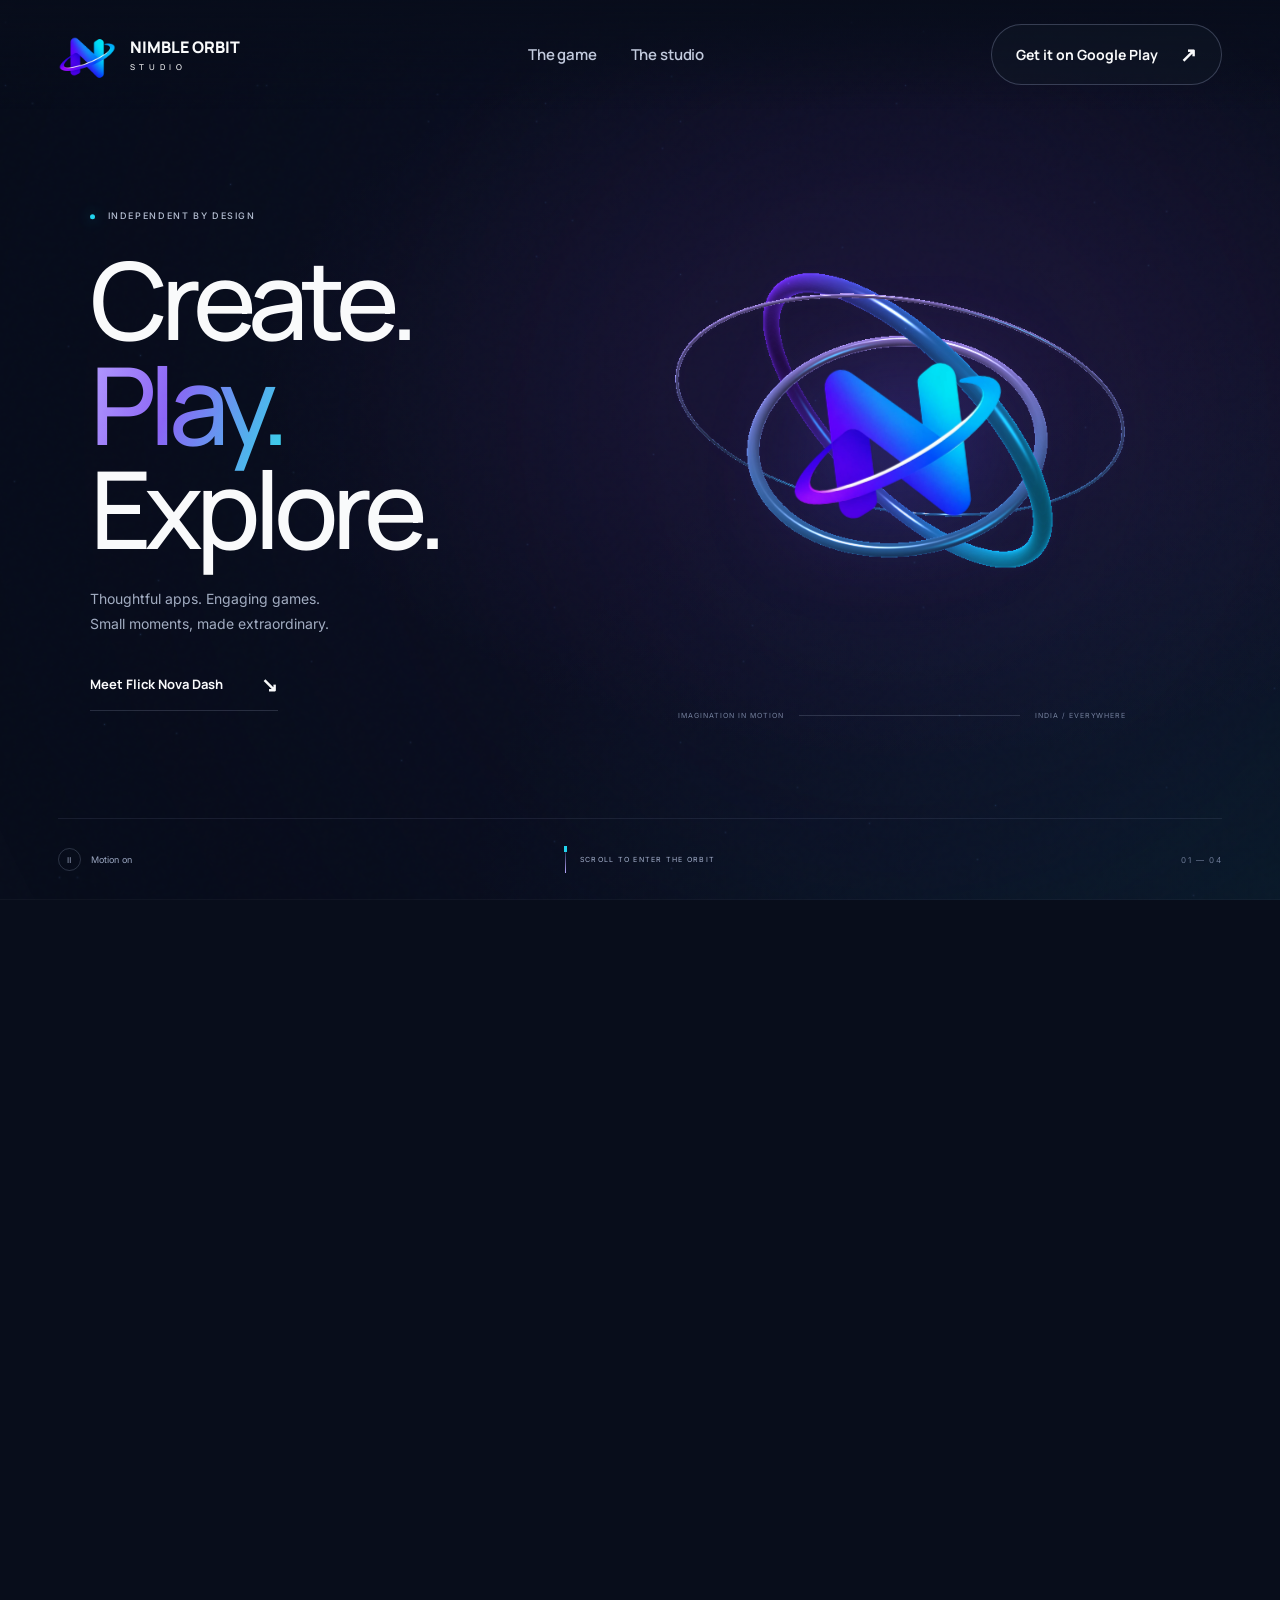
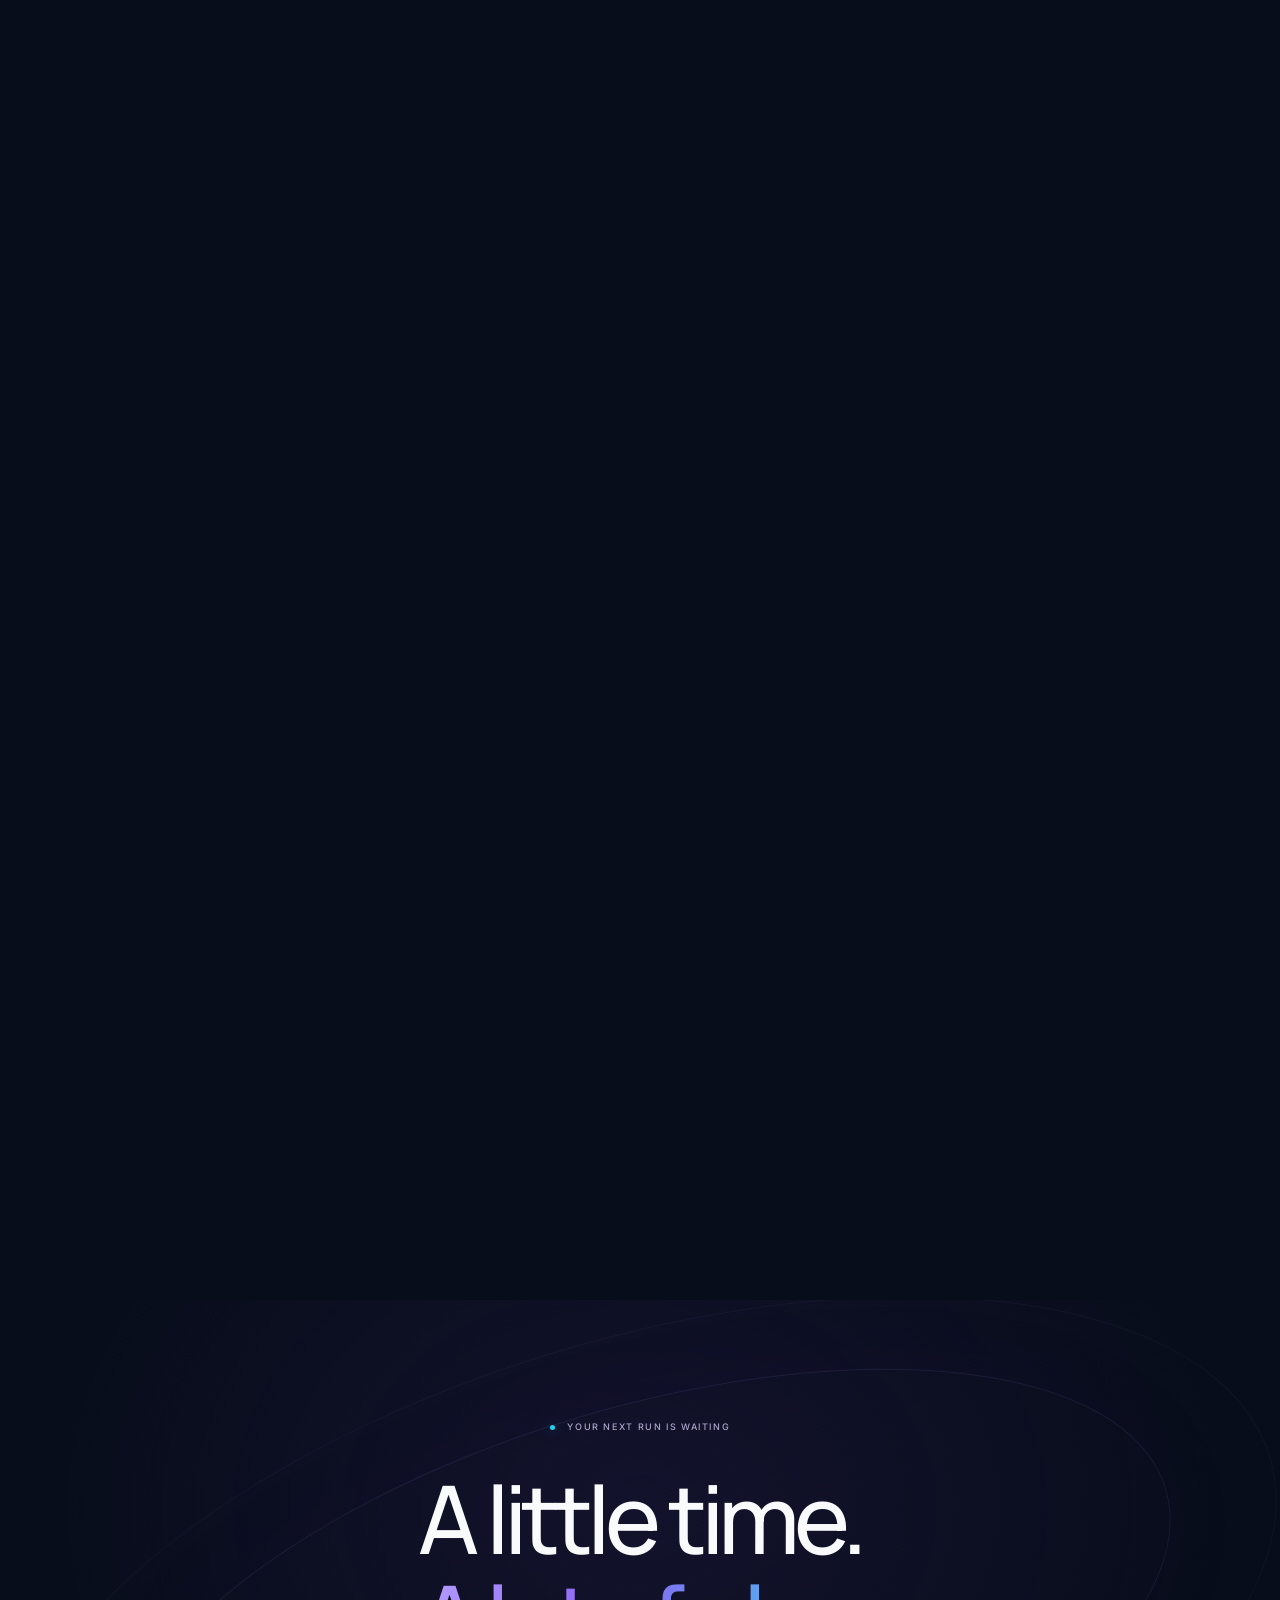
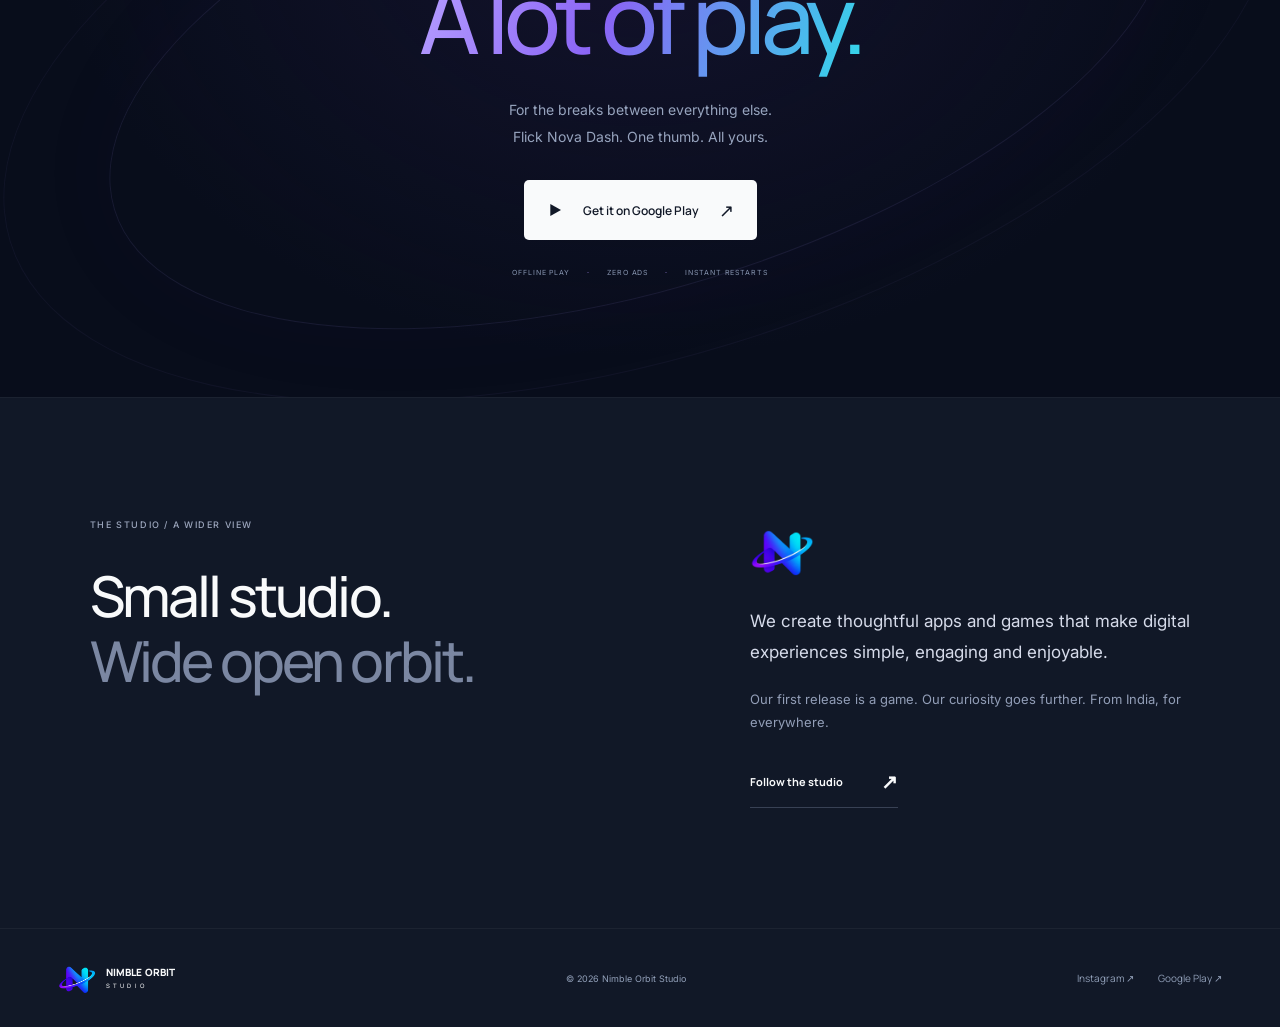
==== commit 8ebcaa34: "Fix desktop gameplay scroll video" ====
--- a/out/index.html
+++ b/out/index.html
@@ -32,7 +32,7 @@
 <article class="chapter" id="chain" data-step="2"><p class="eyebrow chapter-kicker">03 — KEEP IT GOING</p><h2>One more shard.<br><span class="gradient-text">One more run.</span></h2><p>Collect glowing shards. Chain your combo.<br>Chase your next personal best.</p></article>
 <div class="story-actions"><a class="button primary" href="https://play.google.com/store/apps/details?id=com.nimbleorbit.flicknovadash"><svg viewBox="0 0 24 24" aria-hidden="true"><path d="M5 3 21 12 5 21Z"/></svg> Get it on Google Play <span aria-hidden="true">↗</span></a><span class="micro">Android · Offline after installation · Zero ads</span></div>
 </div>
-<div class="gameplay-stage"><div class="gameplay-halo" aria-hidden="true"></div><div class="gameplay-topline"><span>ACTUAL GAMEPLAY</span><span class="record-dot" aria-hidden="true"></span></div><div class="gameplay-frame"><video id="story-video" muted playsinline preload="none" poster="assets/story-poster.jpg" aria-label="Actual Flick Nova Dash gameplay, advanced by scrolling"><source data-src="assets/gameplay-story.mp4" type="video/mp4"></video><div class="video-edge" aria-hidden="true"></div></div><button class="film-trigger" type="button" data-open-film><span class="play-symbol" aria-hidden="true">▶</span> Watch gameplay <span class="film-duration">0:18 ↗</span></button></div>
+<div class="gameplay-stage"><div class="gameplay-halo" aria-hidden="true"></div><div class="gameplay-topline"><span>ACTUAL GAMEPLAY</span><span class="record-dot" aria-hidden="true"></span></div><div class="gameplay-frame"><video id="story-video" muted playsinline preload="auto" poster="assets/story-poster.jpg" aria-label="Actual Flick Nova Dash gameplay, advanced by scrolling"><source src="assets/gameplay-story.mp4" type="video/mp4"></video><div class="video-edge" aria-hidden="true"></div></div><button class="film-trigger" type="button" data-open-film><span class="play-symbol" aria-hidden="true">▶</span> Watch gameplay <span class="film-duration">0:18 ↗</span></button></div>
 <div class="scene-bottom"><button class="motion-toggle" type="button" aria-pressed="false" aria-label="Reduce motion"><span aria-hidden="true">Ⅱ</span> <span class="motion-label">Motion on</span></button><a class="scroll-cue" href="#flick" data-chapter="0"><span class="scroll-line" aria-hidden="true"></span> SCROLL TO ENTER THE ORBIT</a><nav class="chapter-nav" aria-label="Gameplay chapters"><a href="#flick" data-chapter="0" aria-label="Chapter 1: Flick"><span>01</span> FLICK</a><a href="#dodge" data-chapter="1" aria-label="Chapter 2: Dodge"><span>02</span> DODGE</a><a href="#chain" data-chapter="2" aria-label="Chapter 3: Chain"><span>03</span> CHAIN</a></nav><span class="scene-index" aria-hidden="true">01 — 04</span></div>
 <div class="journey-progress" aria-hidden="true"><i></i></div>
 </div>
--- a/out/styles.css
+++ b/out/styles.css
@@ -1,6 +1,6 @@
 :root{--night:#111827;--white:#f9fafb;--slate:#64748b;--blue:#4f46e5;--violet:#7c3aed;--cyan:#22d3ee;--scene-progress:0;color-scheme:dark}
 *{box-sizing:border-box}html{scroll-behavior:smooth;scroll-padding-top:96px}body{margin:0;background:#080d1b;color:var(--white);font-family:Inter,sans-serif;-webkit-font-smoothing:antialiased}a{color:inherit;text-decoration:none}button{font:inherit;color:inherit;cursor:pointer;border:0}button,a,video{-webkit-tap-highlight-color:transparent}a:focus-visible,button:focus-visible,video:focus-visible{outline:2px solid var(--cyan);outline-offset:6px}h1,h2,h3,p{margin:0}h1,h2,h3,.brand{font-family:Manrope,sans-serif}img{display:block;max-width:100%}.skip{position:fixed;top:-80px;left:20px;background:var(--white);color:var(--night);padding:16px;z-index:100}.skip:focus{top:12px}
-.nav{position:fixed;z-index:30;inset:0 0 auto;display:flex;align-items:center;justify-content:space-between;gap:24px;padding:24px 4.5%;background:linear-gradient(#080d1be6,#080d1b00);transition:padding .3s,background .3s}.nav.scrolled{padding-top:15px;padding-bottom:15px;background:#080d1bd9;backdrop-filter:blur(18px);border-bottom:1px solid #ffffff0c}.brand{display:flex;align-items:center;gap:10px;font-size:13px;font-weight:800;letter-spacing:.015em;line-height:1.15}.brand img{object-fit:contain}.brand small{display:block;font-size:7px;font-weight:500;letter-spacing:.55em;margin-top:5px}.nav nav{display:flex;gap:30px;color:#b1bbd0;font-size:12px}.nav nav a:hover,.text-link:hover{color:var(--cyan)}.nav-cta{display:inline-flex;align-items:center;gap:22px;font-size:11px;font-weight:500;padding:13px 18px;border:1px solid #a9b5d945;border-radius:30px;background:#11182780;transition:background .2s,border-color .2s}.nav-cta:hover{background:#4f46e538;border-color:#9c8aff}.nav-cta span{font-size:17px}
+.nav{position:fixed;z-index:30;inset:0 0 auto;display:flex;align-items:center;justify-content:space-between;gap:24px;padding:24px 4.5%;background:linear-gradient(#080d1be6,#080d1b00);transition:padding .3s,background .3s}.nav.scrolled{padding-top:15px;padding-bottom:15px;background:#080d1bd9;backdrop-filter:blur(18px);border-bottom:1px solid #ffffff0c}.brand{display:flex;align-items:center;gap:10px;font-size:13px;font-weight:800;letter-spacing:.015em;line-height:1.15}.brand img{object-fit:contain}.brand small{display:block;font-size:7px;font-weight:500;letter-spacing:.55em;margin-top:5px}.nav .brand{gap:14px;font-size:16px;font-weight:800;letter-spacing:.005em}.nav .brand img{width:58px;height:58px}.nav .brand small{font-size:8px;letter-spacing:.58em;margin-top:6px}.nav nav,.nav-cta,.text-link,.button,.film-trigger,footer>div{font-family:Manrope,sans-serif}.nav nav{display:flex;gap:34px;color:#c2cadd;font-size:15px;font-weight:600;letter-spacing:-.01em}.nav nav a:hover,.text-link:hover{color:var(--cyan)}.nav-cta{display:inline-flex;align-items:center;gap:22px;font-size:14px;font-weight:700;padding:16px 24px;border:1px solid #a9b5d945;border-radius:34px;background:#11182780;transition:background .2s,border-color .2s}.nav-cta:hover{background:#4f46e538;border-color:#9c8aff}.nav-cta span{font-size:20px}
 .journey{position:relative}.scene{position:relative;min-height:860px;overflow:hidden;background:#080d1b;isolation:isolate}.enhanced .journey{height:500svh}.enhanced .scene{height:100svh;min-height:580px;position:sticky;top:0}.atmosphere{position:absolute;inset:0;background:radial-gradient(ellipse at 72% 42%,#37255c55,transparent 51%),radial-gradient(ellipse at 100% 100%,#0d53642b,transparent 45%);z-index:-3}.scene-grain{pointer-events:none;position:absolute;inset:0;opacity:.09;background-image:url("data:image/svg+xml,%3Csvg viewBox='0 0 180 180' xmlns='http://www.w3.org/2000/svg'%3E%3Cfilter id='n'%3E%3CfeTurbulence type='fractalNoise' baseFrequency='.8' numOctaves='3' stitchTiles='stitch'/%3E%3C/filter%3E%3Cpath fill='%23fff' filter='url(%23n)' opacity='.7' d='M0 0h180v180H0z'/%3E%3C/svg%3E");z-index:8;mix-blend-mode:soft-light}#orbit-canvas{position:absolute;inset:0;width:100%;height:100%;pointer-events:none;z-index:-1}
 .hero-copy{position:relative;padding:180px 7% 100px;z-index:2;max-width:750px}.enhanced .hero-copy{position:absolute;top:50%;left:7%;padding:0;transform:translateY(-48%);width:46%;max-width:720px;will-change:transform,opacity}.eyebrow{font-size:9px;line-height:1.6;font-weight:500;letter-spacing:.18em}.status-dot{display:inline-block;width:5px;height:5px;border-radius:50%;background:var(--cyan);box-shadow:0 0 14px #22d3ee77;margin-right:9px;vertical-align:middle}.hero-copy .eyebrow{color:#b3bdd1;margin-bottom:24px}h1{font-size:clamp(72px,8.4vw,132px);font-weight:500;line-height:.97;letter-spacing:-.065em}.gradient-text{color:transparent;background:linear-gradient(110deg,#b7a0ff 0%,#8a64f5 43%,#36d4e9 98%);background-clip:text;-webkit-background-clip:text}.hero-description{font-size:14px;line-height:1.8;color:#a1acc1;margin-top:26px}.text-link{display:inline-flex;align-items:center;gap:38px;font-size:12px;font-weight:500;padding:12px 0;border-bottom:1px solid #a5b2ce44;transition:color .2s,border-color .2s}.text-link span{font-size:20px}.hero-explore{margin-top:22px}.hero-logo{position:absolute;top:48%;left:70%;transform:translate(-50%,-50%);width:clamp(150px,18vw,280px);filter:drop-shadow(0 8px 50px #4f46e559);will-change:transform,opacity}.hero-logo img{width:100%;height:auto;transform:rotate(-7deg)}.hero-coordinate{position:absolute;top:79%;left:53%;width:35%;display:flex;align-items:center;gap:15px;color:#737f9c;font-size:7px;letter-spacing:.14em;white-space:nowrap}.hero-coordinate i{height:1px;flex:1;background:#a5b2ce33}.orbit-fallback{position:absolute;left:70%;top:48%;width:42vw;height:42vw;transform:translate(-50%,-50%);pointer-events:none;z-index:-1}.orbit-fallback i{position:absolute;inset:0;border:2px solid #7b65e275;border-radius:50%;transform:rotate(-30deg) scaleY(.6);box-shadow:0 0 28px #7853dd28,inset 0 0 28px #7853dd28}.orbit-fallback i:nth-child(2){inset:8%;transform:rotate(55deg) scaleY(.65);border-color:#34d4e777}.orbit-fallback i:nth-child(3){inset:-10%;transform:rotate(18deg) scaleY(.72);border-width:1px;border-color:#93a5dc25}.webgl-ready .orbit-fallback{display:none}.portal-title{display:none;position:absolute;inset:0;align-items:center;justify-content:center;flex-direction:column;text-align:center;pointer-events:none}.portal-title span{font-size:9px;letter-spacing:.3em;color:#c2b4ed;margin-bottom:25px}.portal-title strong{font-family:Manrope,sans-serif;font-size:clamp(46px,6vw,88px);font-weight:500;line-height:1.06;letter-spacing:-.055em}.enhanced .portal-title{display:flex;opacity:0}
 .story-copy{position:relative;padding:80px 7%;z-index:3}.product-label{display:flex;align-items:center;gap:12px;font-size:10px;letter-spacing:.1em}.product-label img{border-radius:8px}.tiny-label{font-size:7px;color:#6e7c9d;margin-left:18px}.chapter{padding:60px 0 30px}.chapter-kicker{color:#9d92cd;margin-bottom:23px}.chapter h2{font-size:clamp(42px,5.2vw,78px);font-weight:500;line-height:1.08;letter-spacing:-.055em}.chapter>p:last-child{font-size:14px;line-height:1.9;color:#a2aec5;margin-top:27px}.story-actions{display:flex;flex-direction:column;align-items:flex-start;gap:15px}.button{display:inline-flex;align-items:center;justify-content:center;gap:20px;padding:18px 23px;border-radius:5px;font-size:12px;font-weight:600;transition:transform .25s,box-shadow .25s}.button:hover{transform:translateY(-3px);box-shadow:0 8px 35px #7c3aed33}.button svg{width:16px;height:16px;fill:currentColor;stroke:none}.button span{font-size:18px;font-weight:400}.primary{background:var(--white);color:var(--night)}.micro{font-size:9px;color:#8391ac;line-height:1.7}.enhanced .story-copy{position:absolute;left:7%;top:50%;transform:translateY(-45%);width:47%;padding:0;opacity:0;visibility:hidden;will-change:transform,opacity}.enhanced .chapter{position:absolute;inset:74px 0 auto;padding:0;opacity:0;visibility:hidden}.enhanced .chapter.active{position:relative;inset:auto;padding:46px 0 36px;opacity:1;visibility:visible}
@@ -24,3 +24,7 @@
 
 @media(max-width:700px){.enhanced .hero-logo{top:75%}.enhanced .orbit-fallback{top:75%;width:65vw;height:65vw}}
 
+.text-link{font-size:13px;font-weight:700}
+
+@media(max-width:700px){.nav .brand{font-size:11px;gap:8px}.nav .brand img{width:40px;height:40px}.nav .brand small{font-size:6px;letter-spacing:.52em;margin-top:4px}.nav-cta{font-size:10px;gap:10px;padding:12px 14px}.nav-cta span{font-size:14px}.hero-explore{font-size:11px}}
+
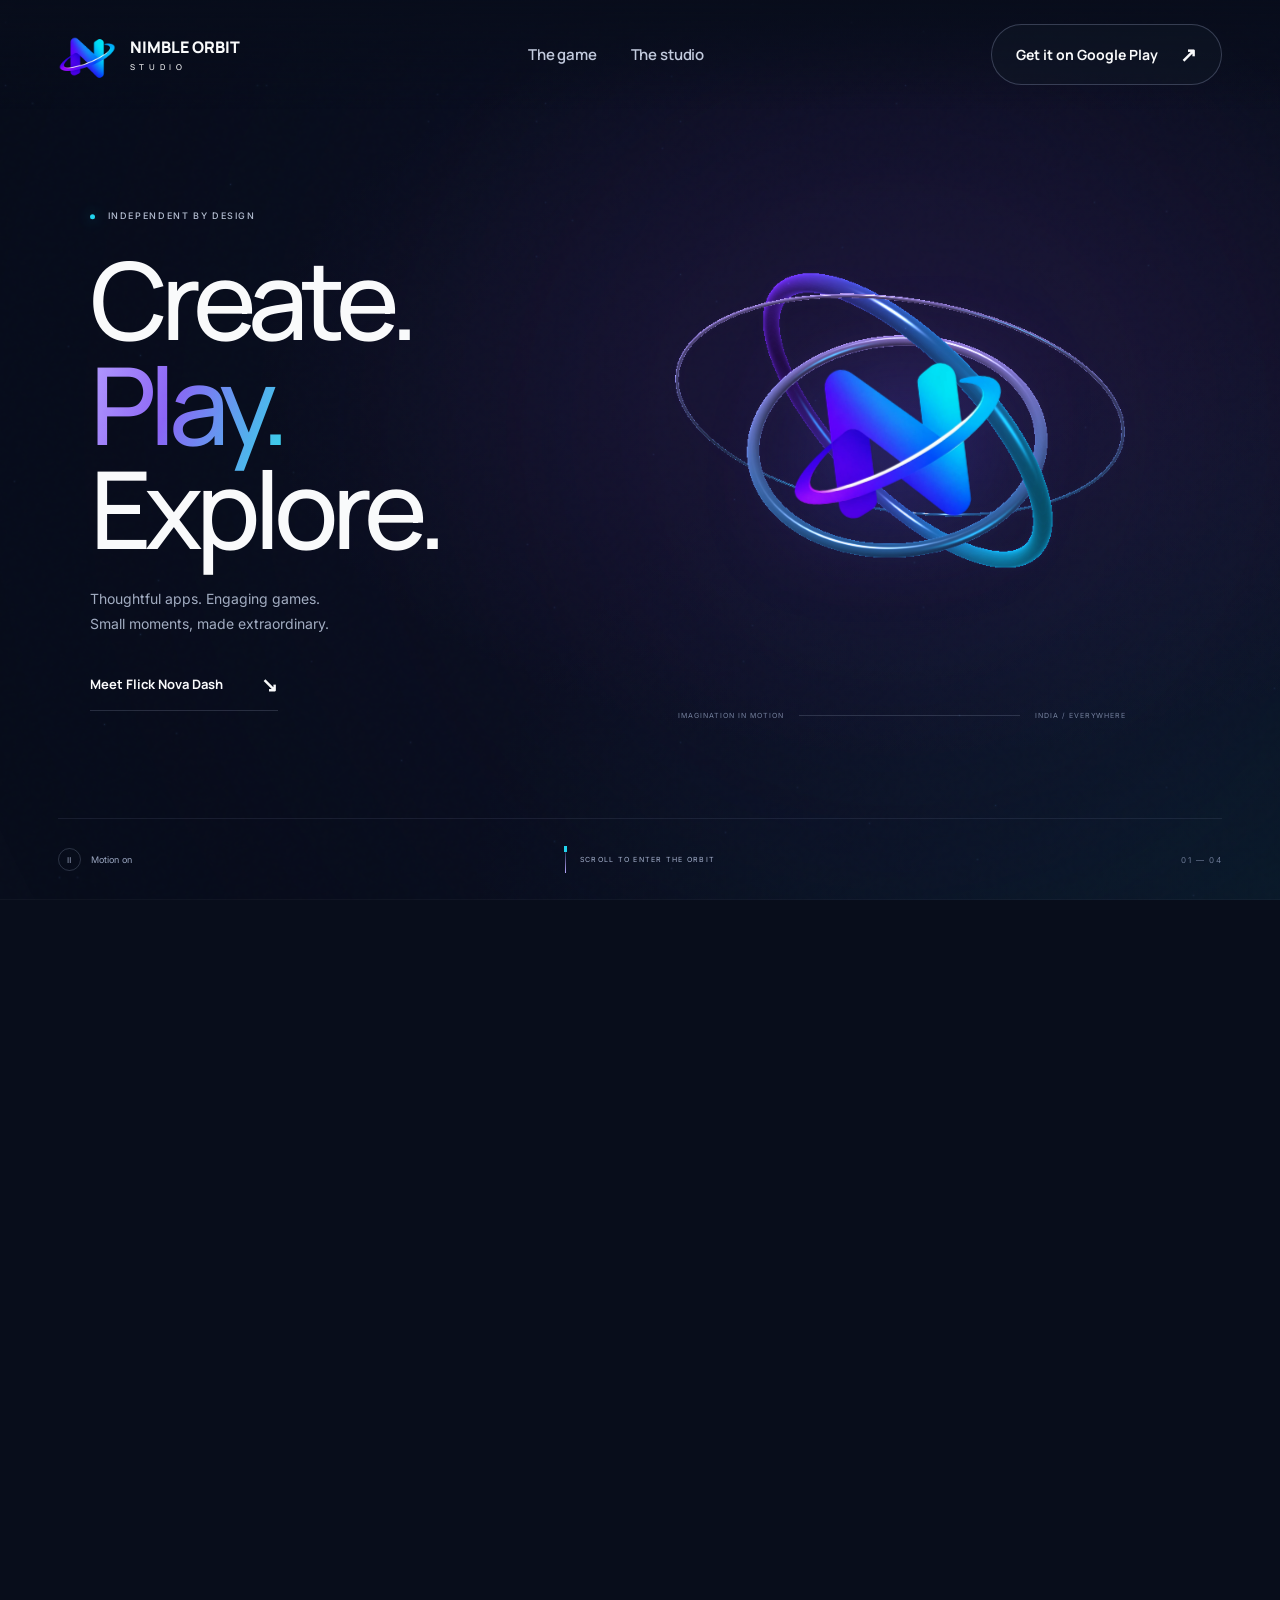
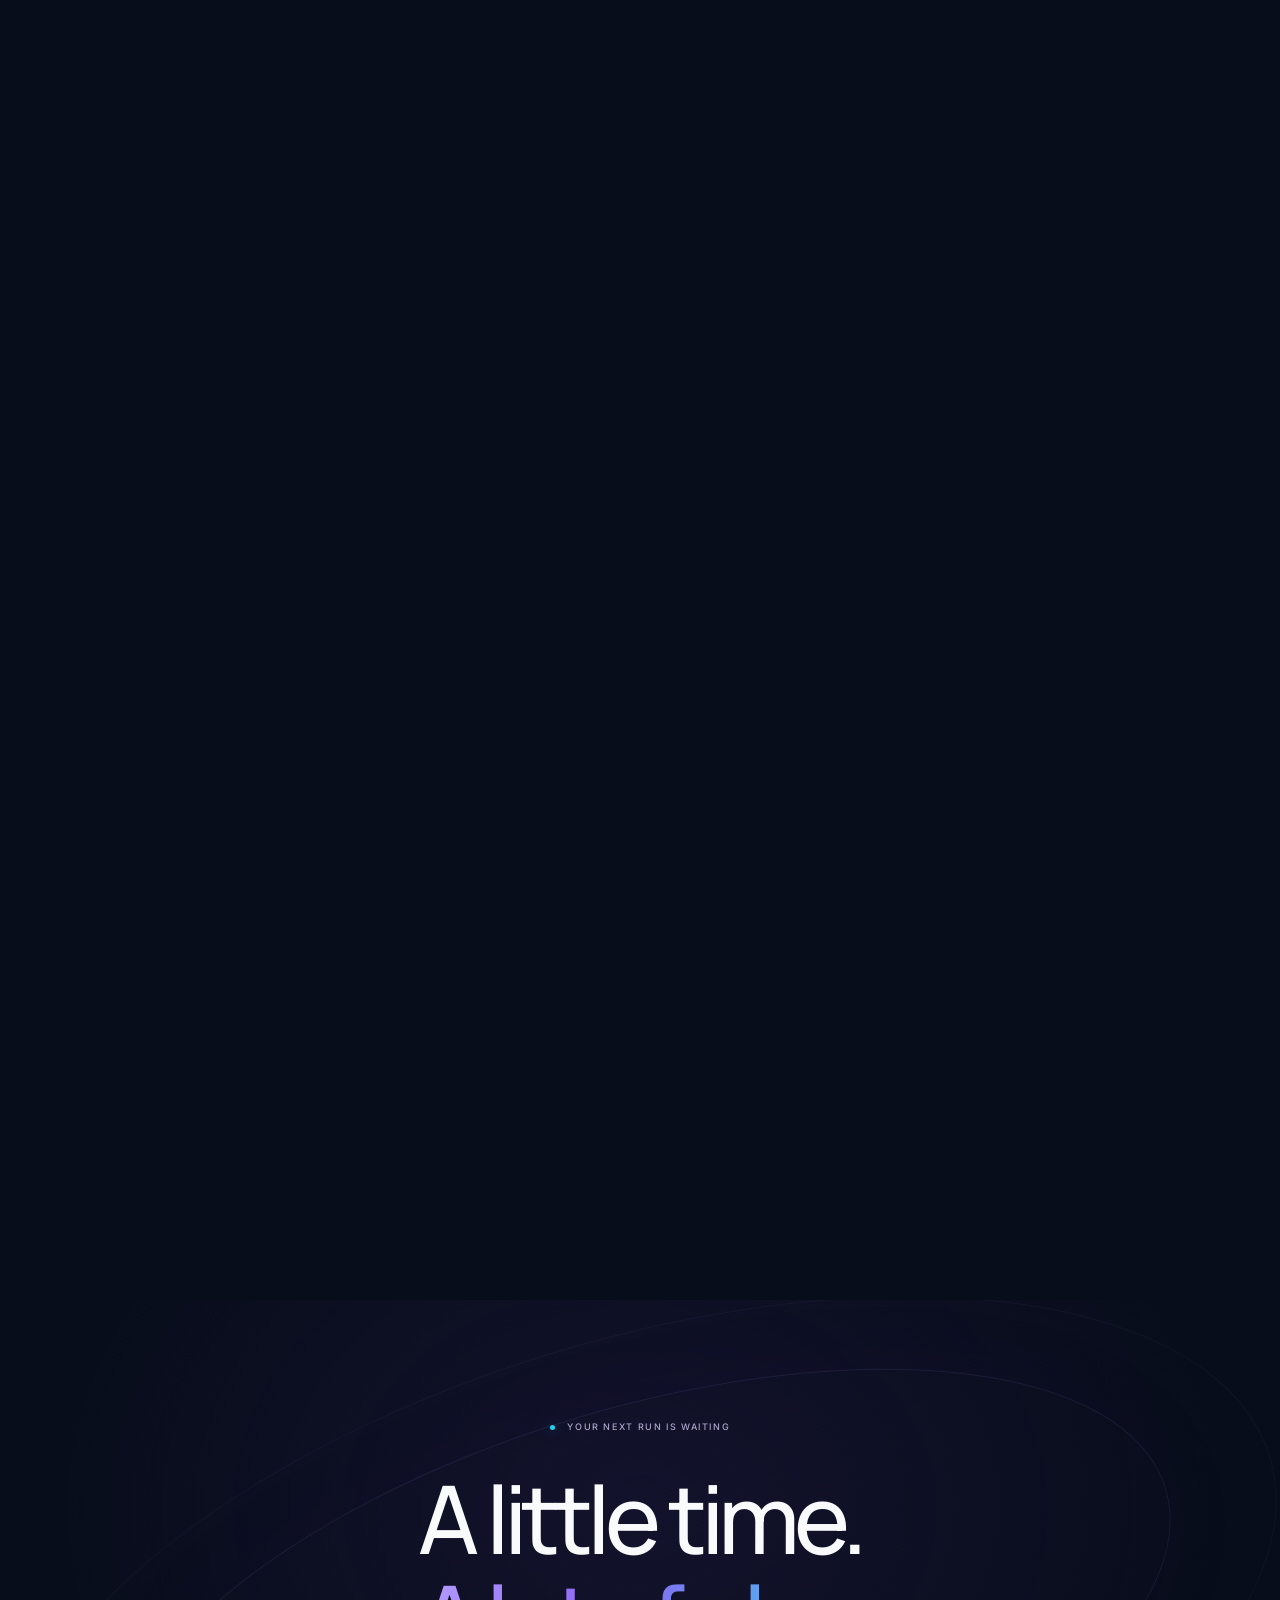
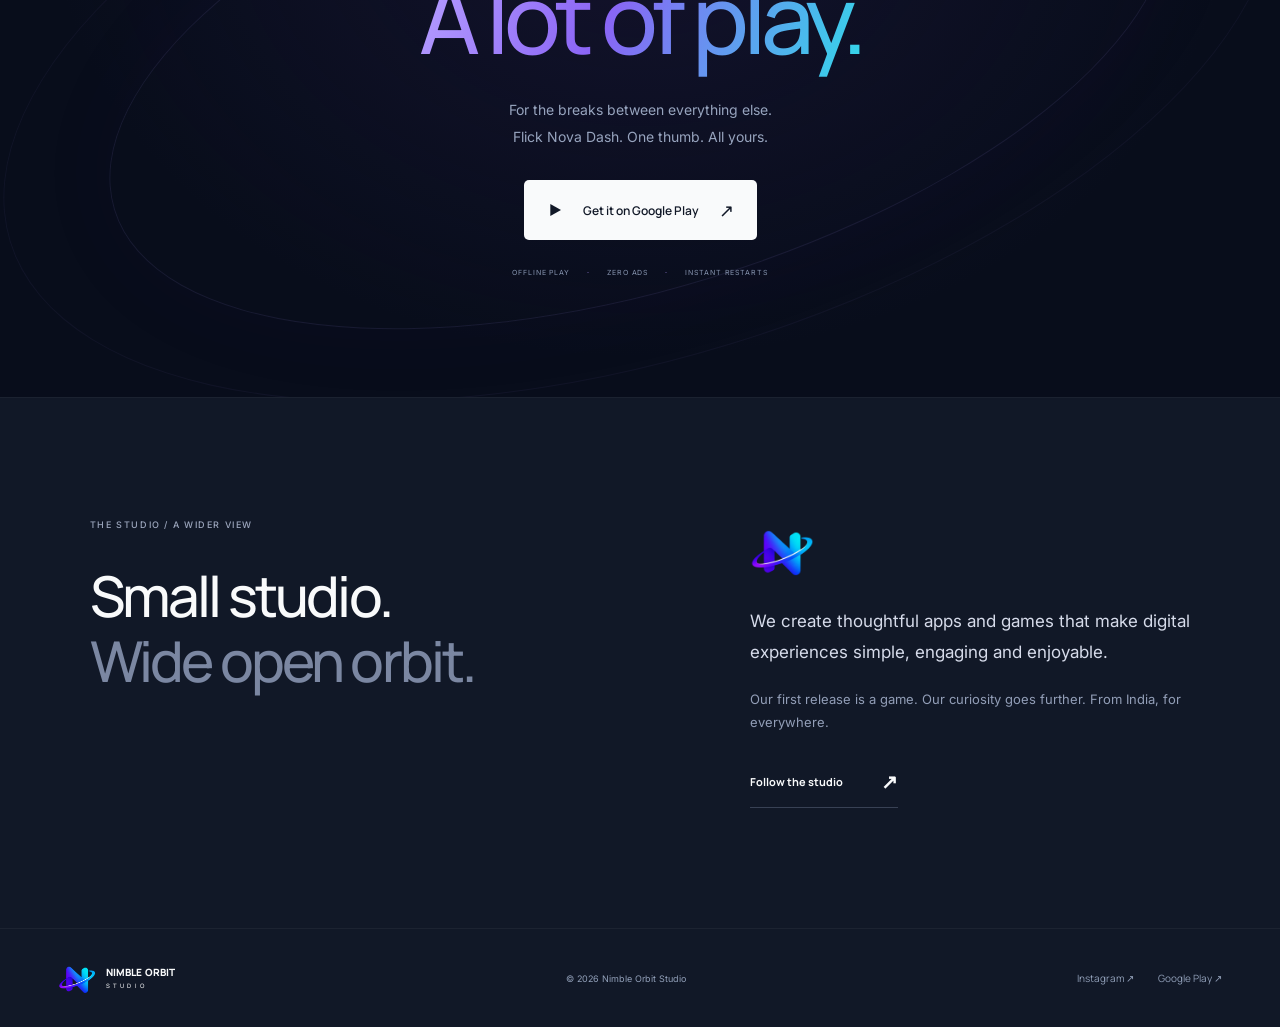
==== commit 8885ddee: "Add search engine indexing metadata" ====
--- a/out/index.html
+++ b/out/index.html
@@ -2,11 +2,24 @@
 <html lang="en">
 <head>
 <meta charset="utf-8"><meta name="viewport" content="width=device-width,initial-scale=1">
-<title>Nimble Orbit Studio — Create. Play. Explore.</title>
-<meta name="description" content="Thoughtful apps. Engaging games. Enter the orbit and discover Flick Nova Dash, our one-thumb offline arcade game for Android.">
+<title>Nimble Orbit Studio | Apps & Games by the Makers of Flick Nova Dash</title>
+<meta name="description" content="Nimble Orbit Studio creates thoughtful apps and engaging games. Discover Flick Nova Dash, a fast one-thumb offline arcade game for Android.">
+<meta name="robots" content="index,follow,max-image-preview:large">
+<link rel="canonical" href="https://nimbleorbitstudio.com/">
+<meta property="og:type" content="website">
+<meta property="og:site_name" content="Nimble Orbit Studio">
+<meta property="og:title" content="Nimble Orbit Studio | Apps & Games">
+<meta property="og:description" content="Discover Flick Nova Dash, a fast one-thumb offline arcade game from Nimble Orbit Studio.">
+<meta property="og:url" content="https://nimbleorbitstudio.com/">
+<meta property="og:image" content="https://nimbleorbitstudio.com/assets/story-poster.jpg">
+<meta name="twitter:card" content="summary_large_image">
+<meta name="twitter:title" content="Nimble Orbit Studio | Apps & Games">
+<meta name="twitter:description" content="Thoughtful apps. Engaging games. Meet Flick Nova Dash for Android.">
+<meta name="twitter:image" content="https://nimbleorbitstudio.com/assets/story-poster.jpg">
 <meta name="theme-color" content="#111827"><link rel="icon" href="assets/orbit-symbol.webp">
 <link rel="preconnect" href="https://fonts.googleapis.com"><link rel="preconnect" href="https://fonts.gstatic.com" crossorigin>
 <link href="https://fonts.googleapis.com/css2?family=Inter:wght@400;500;600&family=Manrope:wght@400;500;600;700;800&display=swap" rel="stylesheet">
+<script type="application/ld+json">{"@context":"https://schema.org","@graph":[{"@type":"Organization","@id":"https://nimbleorbitstudio.com/#organization","name":"Nimble Orbit Studio","url":"https://nimbleorbitstudio.com/","logo":"https://nimbleorbitstudio.com/assets/orbit-symbol.webp","sameAs":["https://www.instagram.com/nimbleorbitstudio/"]},{"@type":"WebSite","@id":"https://nimbleorbitstudio.com/#website","url":"https://nimbleorbitstudio.com/","name":"Nimble Orbit Studio","description":"Thoughtful apps and engaging games by Nimble Orbit Studio.","publisher":{"@id":"https://nimbleorbitstudio.com/#organization"}},{"@type":["SoftwareApplication","VideoGame"],"@id":"https://nimbleorbitstudio.com/#flick-nova-dash","name":"Flick Nova Dash","applicationCategory":"GameApplication","operatingSystem":"Android","url":"https://nimbleorbitstudio.com/","downloadUrl":"https://play.google.com/store/apps/details?id=com.nimbleorbit.flicknovadash","image":"https://nimbleorbitstudio.com/assets/game-icon.jpg","description":"Flick Nova Dash is a fast one-thumb offline arcade game for Android with quick runs, combo streaks, and zero ads.","publisher":{"@id":"https://nimbleorbitstudio.com/#organization"},"offers":{"@type":"Offer","price":"0","priceCurrency":"USD"}}]}</script>
 <link rel="stylesheet" href="styles.css"><script src="app.js" defer></script>
 </head>
 <body class="motion-off">
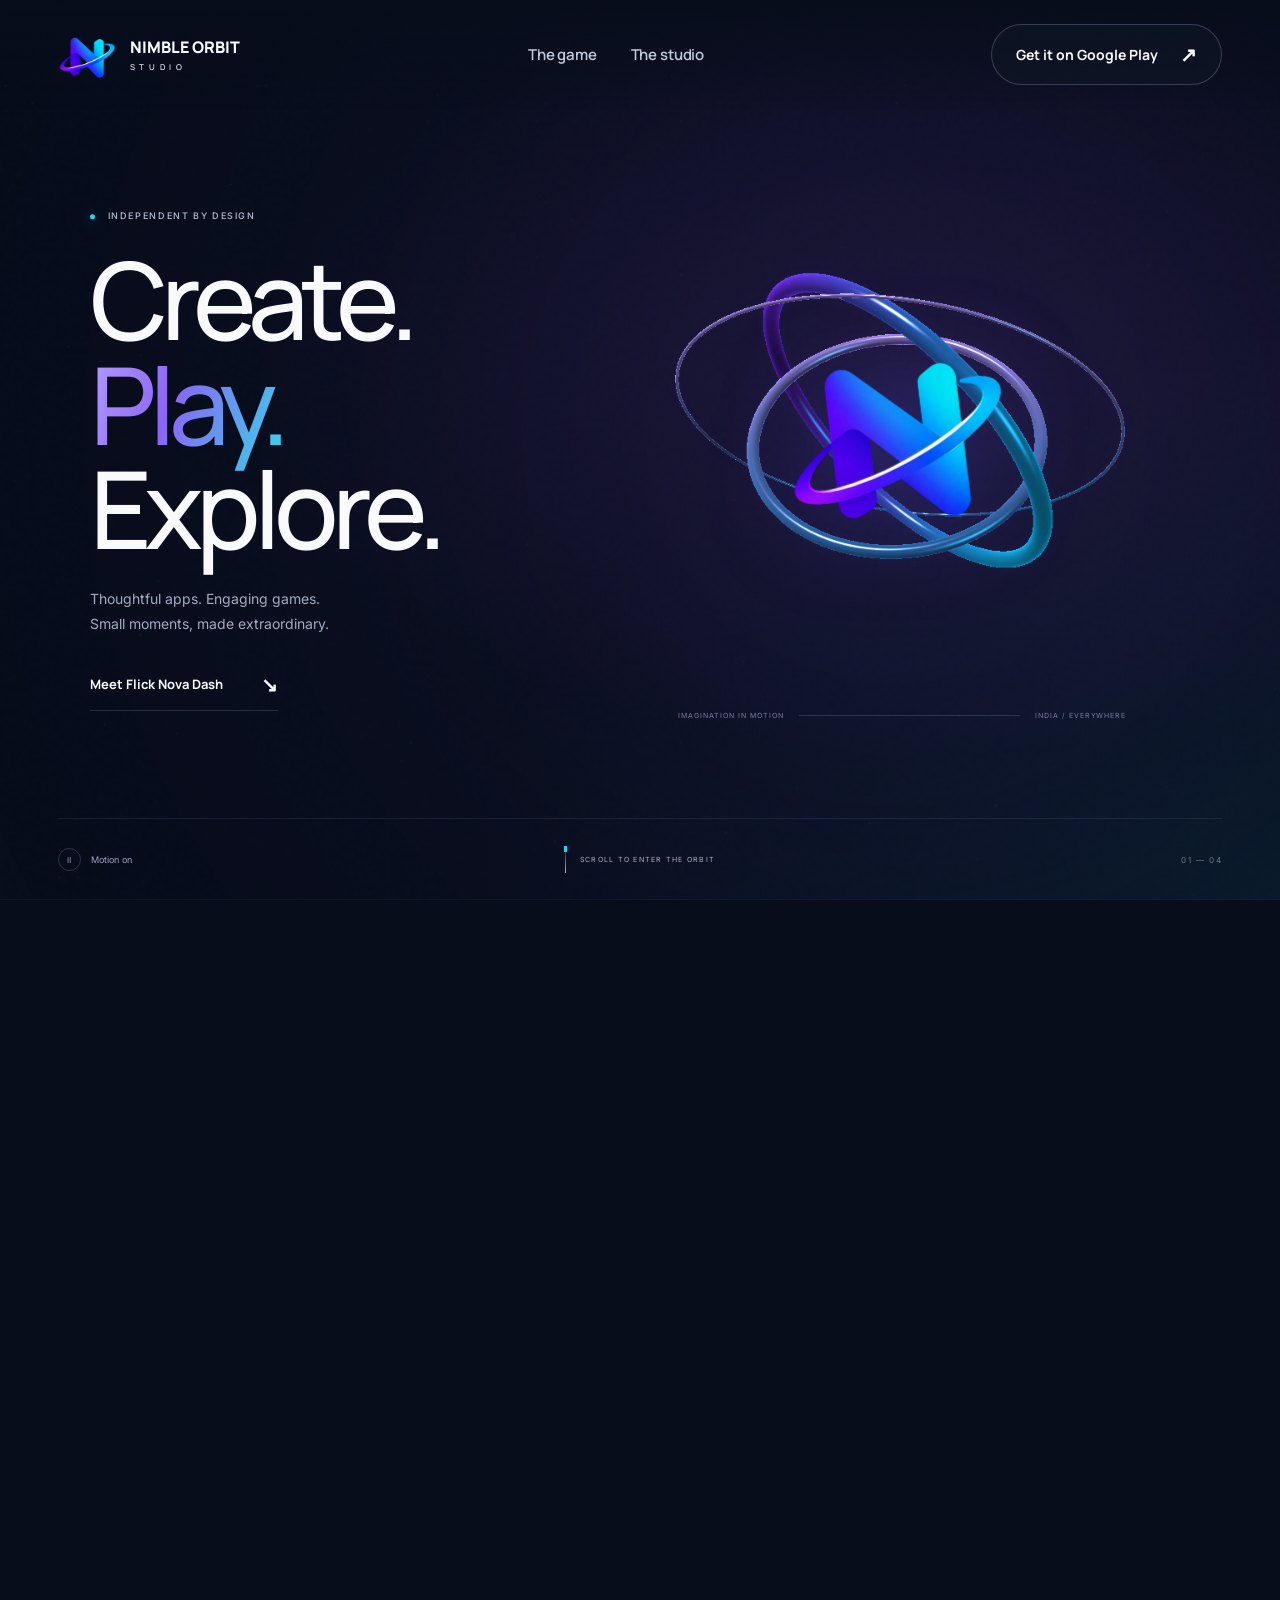
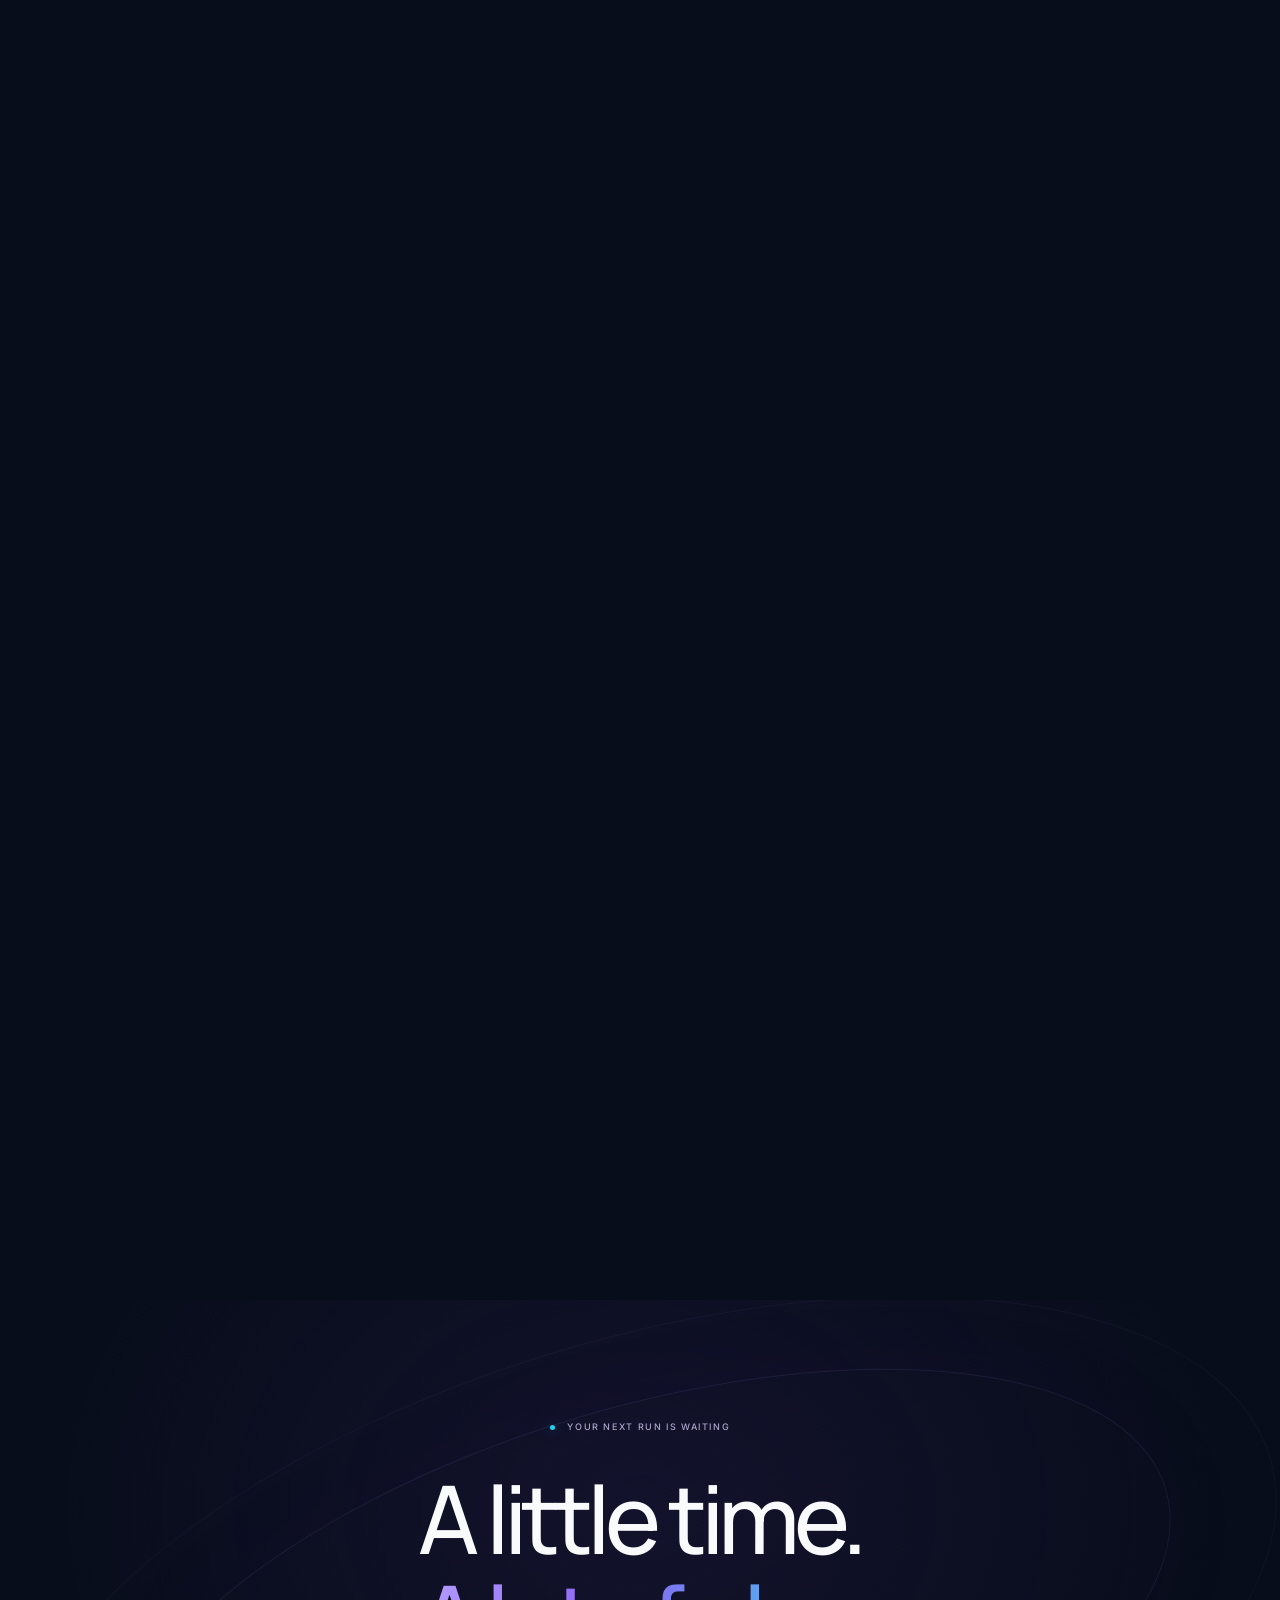
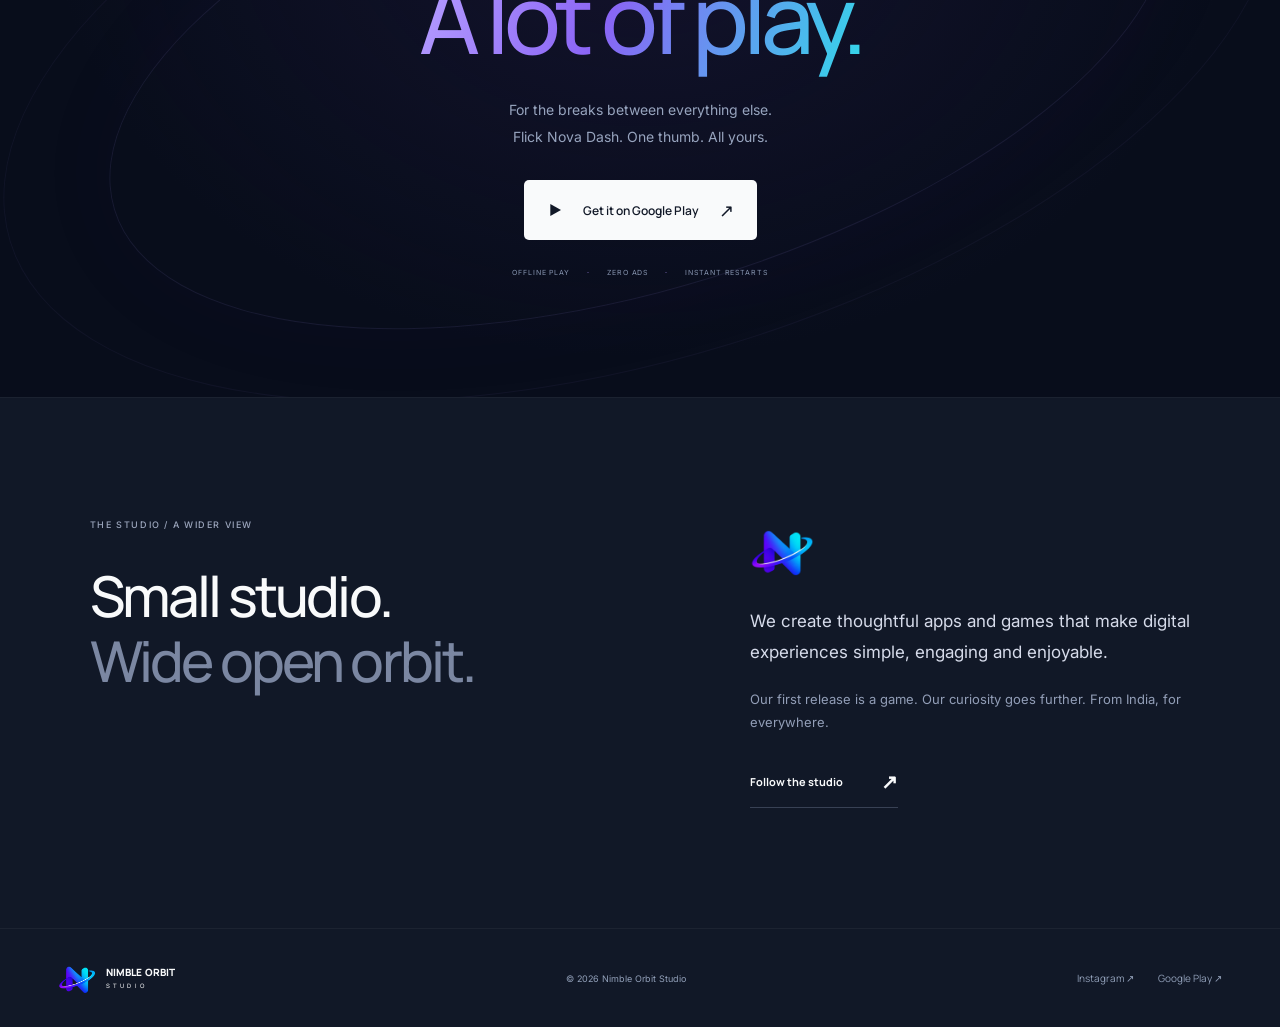
==== commit d0074c25: "Add Google Analytics tag" ====
--- a/out/index.html
+++ b/out/index.html
@@ -19,6 +19,13 @@
 <meta name="theme-color" content="#111827"><link rel="icon" href="assets/orbit-symbol.webp">
 <link rel="preconnect" href="https://fonts.googleapis.com"><link rel="preconnect" href="https://fonts.gstatic.com" crossorigin>
 <link href="https://fonts.googleapis.com/css2?family=Inter:wght@400;500;600&family=Manrope:wght@400;500;600;700;800&display=swap" rel="stylesheet">
+<script async src="https://www.googletagmanager.com/gtag/js?id=G-LNV7FXSP4K"></script>
+<script>
+  window.dataLayer = window.dataLayer || [];
+  function gtag(){dataLayer.push(arguments);}
+  gtag('js', new Date());
+  gtag('config', 'G-LNV7FXSP4K');
+</script>
 <script type="application/ld+json">{"@context":"https://schema.org","@graph":[{"@type":"Organization","@id":"https://nimbleorbitstudio.com/#organization","name":"Nimble Orbit Studio","url":"https://nimbleorbitstudio.com/","logo":"https://nimbleorbitstudio.com/assets/orbit-symbol.webp","sameAs":["https://www.instagram.com/nimbleorbitstudio/"]},{"@type":"WebSite","@id":"https://nimbleorbitstudio.com/#website","url":"https://nimbleorbitstudio.com/","name":"Nimble Orbit Studio","description":"Thoughtful apps and engaging games by Nimble Orbit Studio.","publisher":{"@id":"https://nimbleorbitstudio.com/#organization"}},{"@type":["SoftwareApplication","VideoGame"],"@id":"https://nimbleorbitstudio.com/#flick-nova-dash","name":"Flick Nova Dash","applicationCategory":"GameApplication","operatingSystem":"Android","url":"https://nimbleorbitstudio.com/","downloadUrl":"https://play.google.com/store/apps/details?id=com.nimbleorbit.flicknovadash","image":"https://nimbleorbitstudio.com/assets/game-icon.jpg","description":"Flick Nova Dash is a fast one-thumb offline arcade game for Android with quick runs, combo streaks, and zero ads.","publisher":{"@id":"https://nimbleorbitstudio.com/#organization"},"offers":{"@type":"Offer","price":"0","priceCurrency":"USD"}}]}</script>
 <link rel="stylesheet" href="styles.css"><script src="app.js" defer></script>
 </head>
